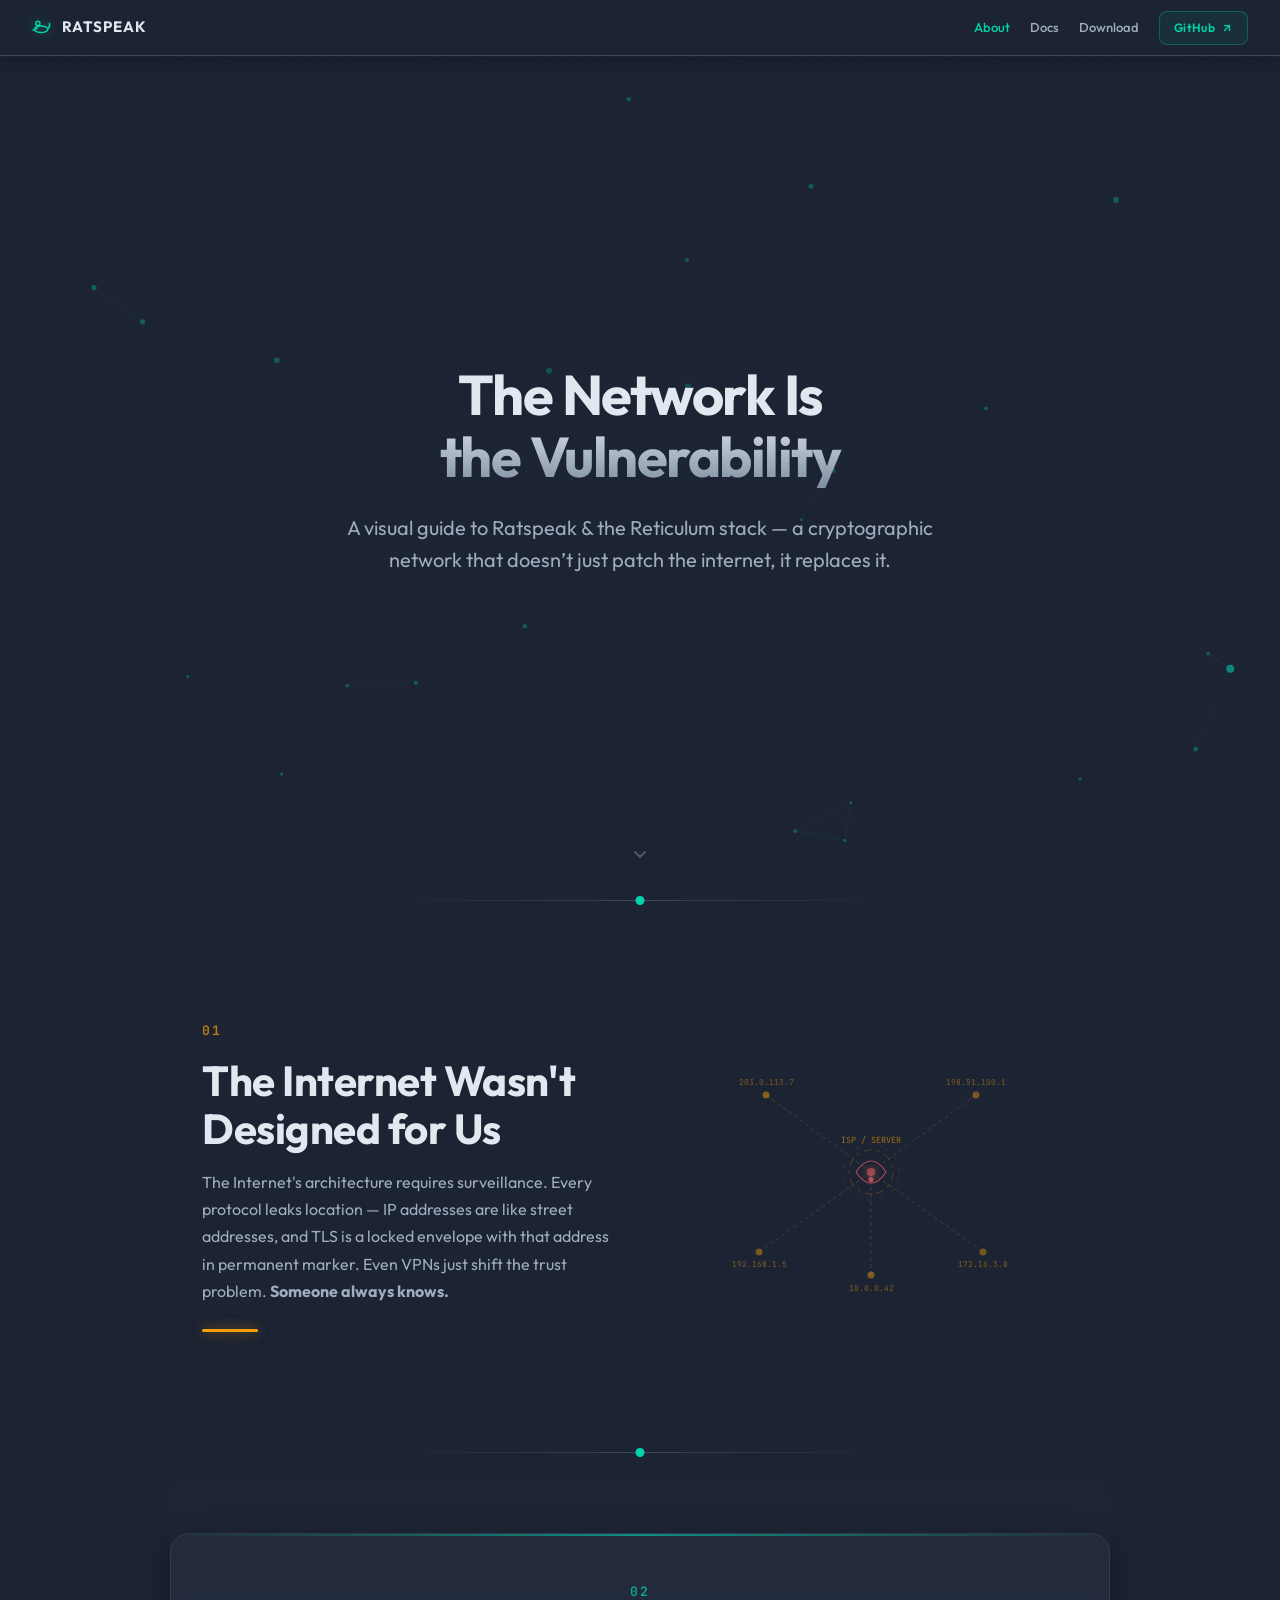
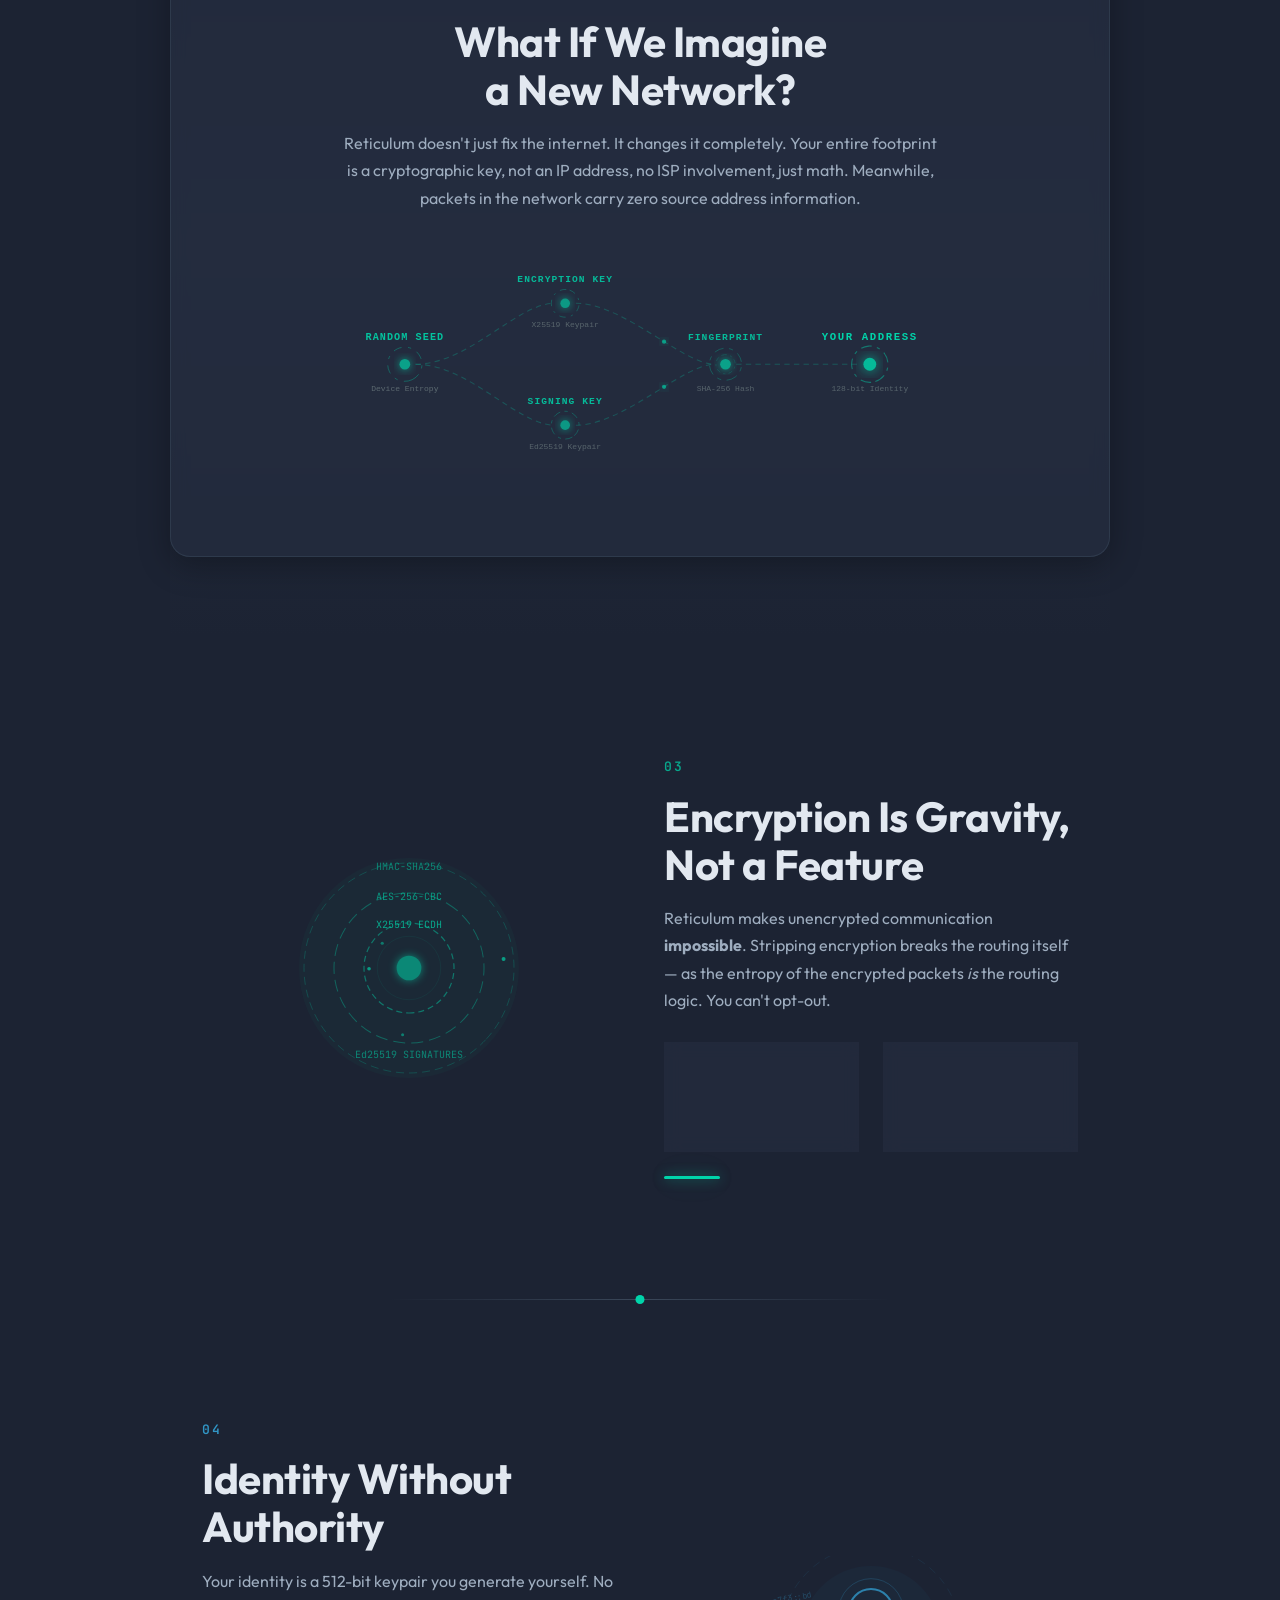
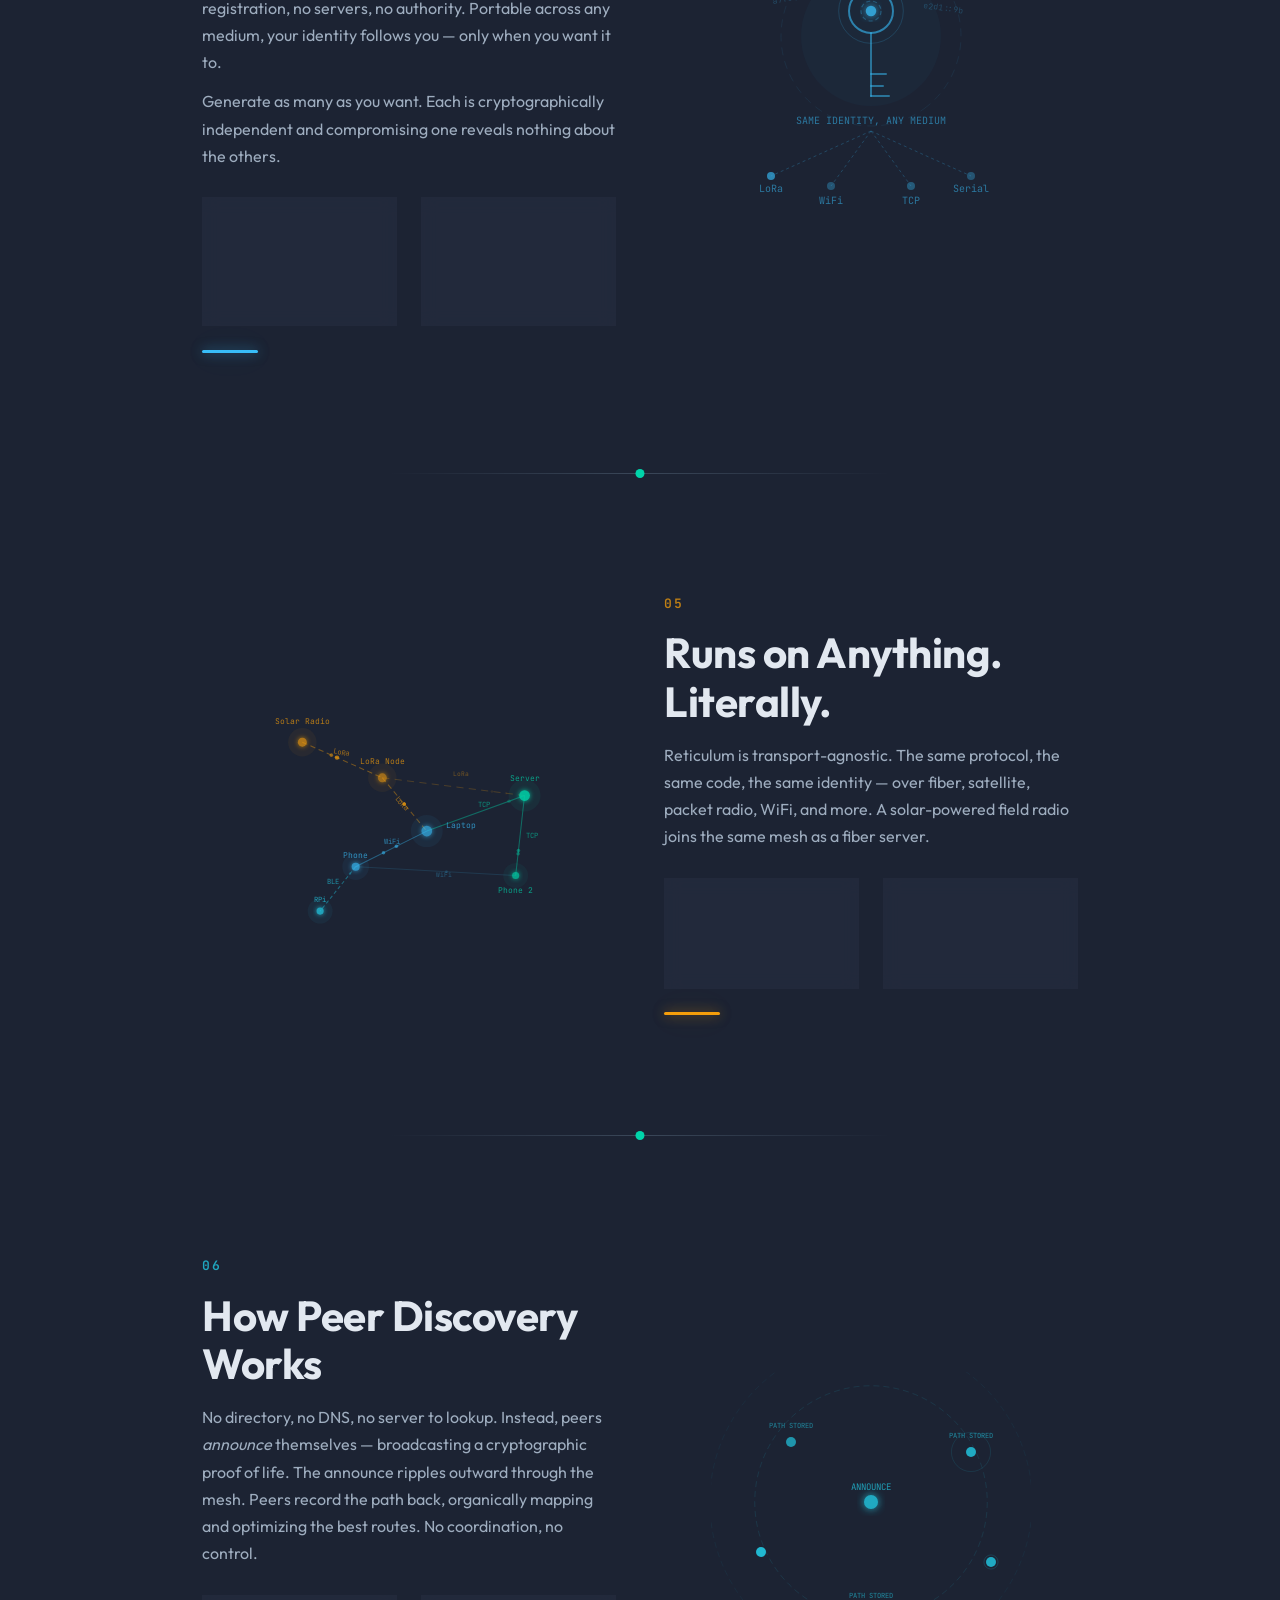
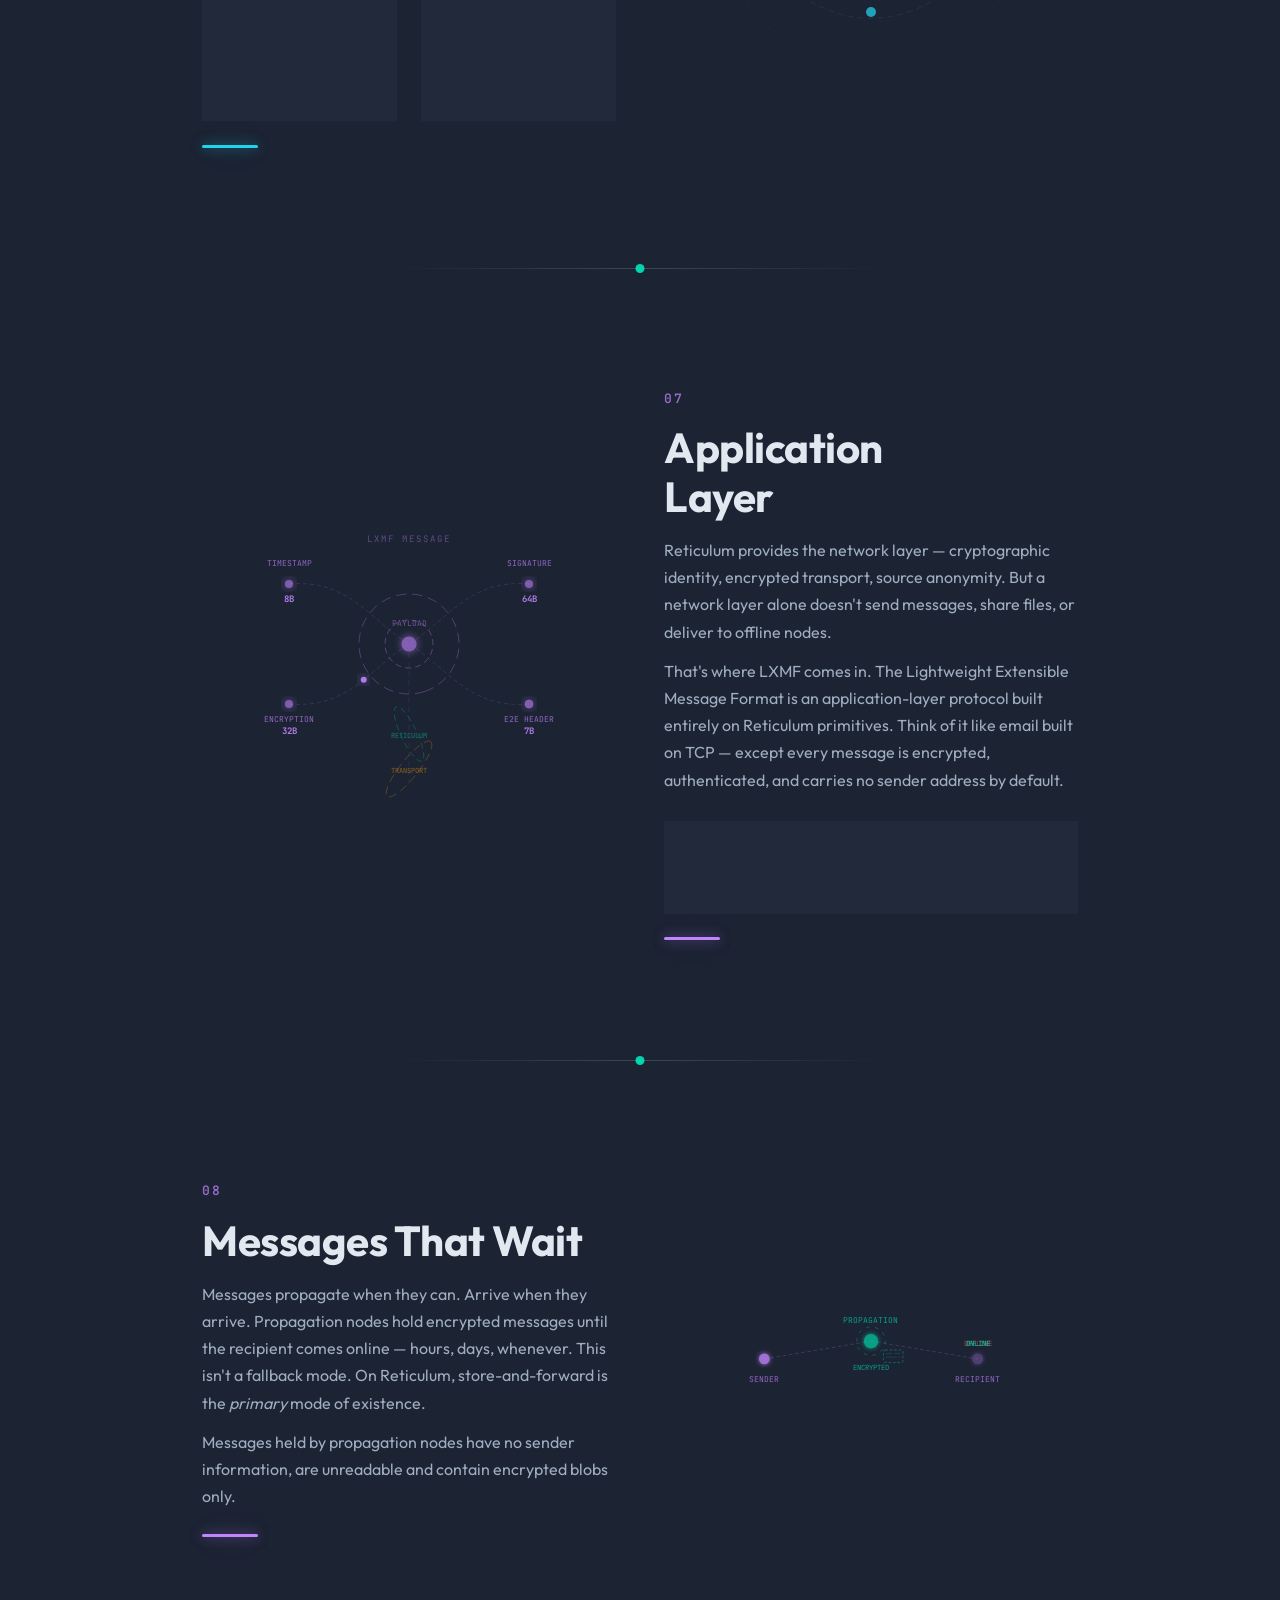
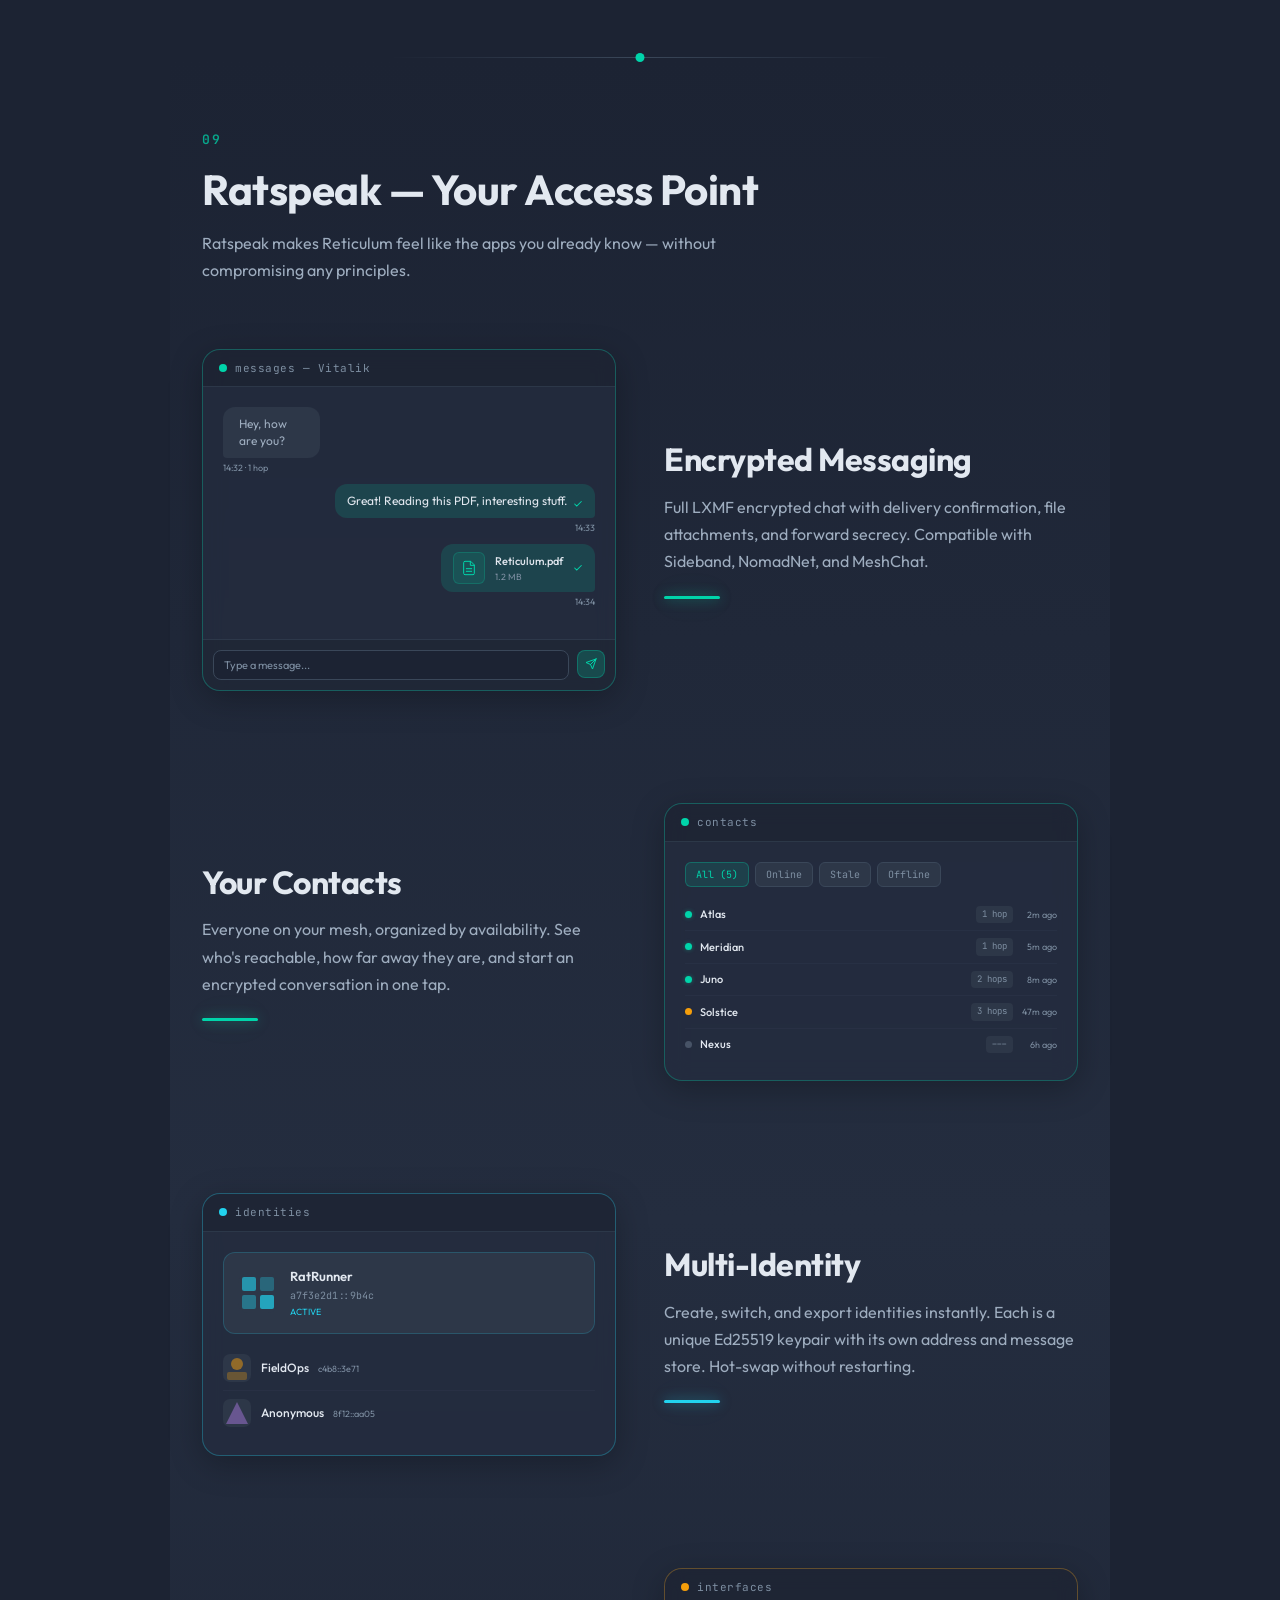
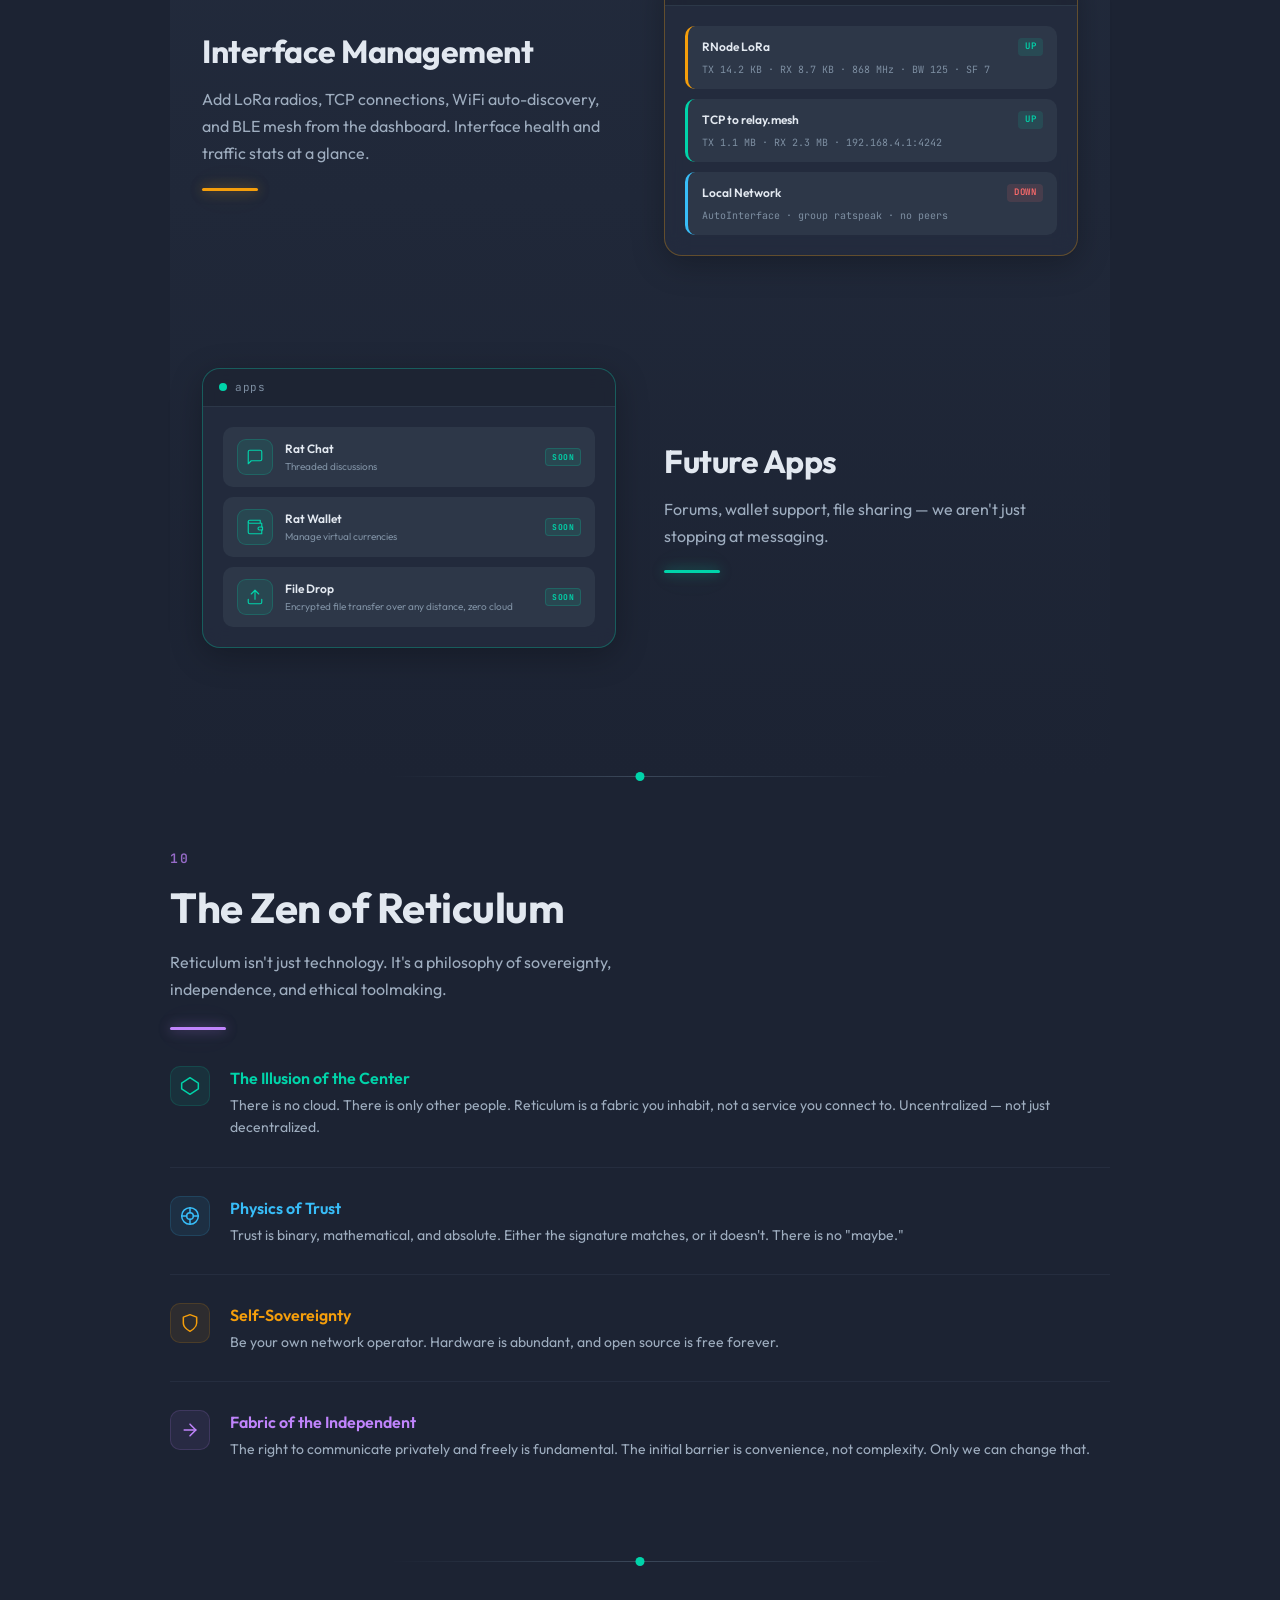
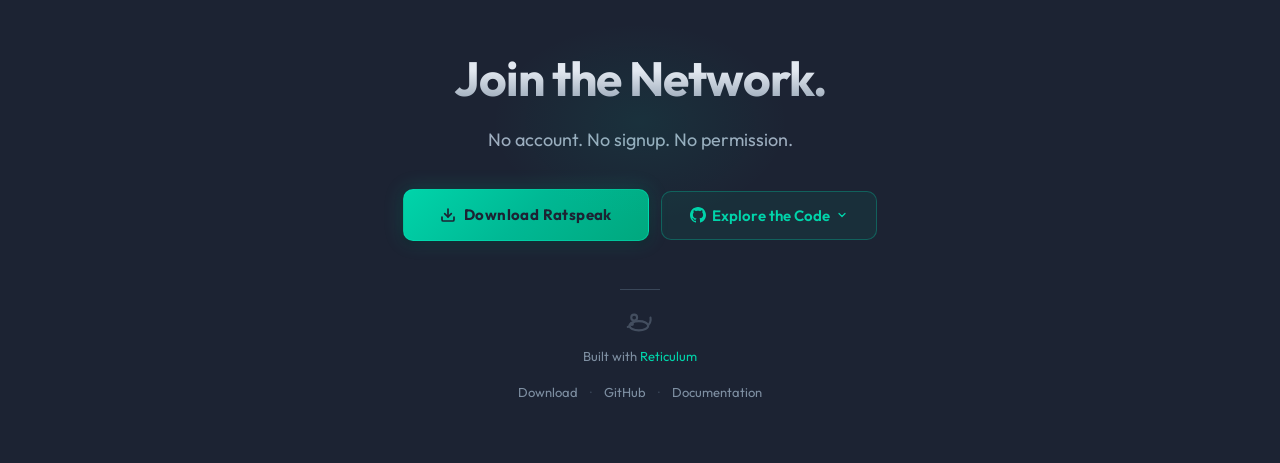
==== about.html @ ed73d6cc "Rename Flash to Download, update navbar and page text" ====
<!DOCTYPE html>
<html lang="en">
<head>
    <meta charset="UTF-8">
    <meta name="viewport" content="width=device-width, initial-scale=1.0">
    <title>The Network Is the Vulnerability — Ratspeak + Reticulum Explainer</title>
    <meta name="description" content="A visual guide to Ratspeak &amp; the Reticulum stack -- a cryptographic network that doesn't just patch the internet, it replaces it.">
    <link rel="preconnect" href="https://fonts.googleapis.com">
    <link rel="preconnect" href="https://fonts.gstatic.com" crossorigin>
    <link href="https://fonts.googleapis.com/css2?family=Outfit:wght@400;500;600;700&family=JetBrains+Mono:wght@400;500;600&display=swap" rel="stylesheet">
    <style>
        :root {
            --bg-primary:    #1c2333;
            --bg-secondary:  #242d3f;
            --bg-tertiary:   #2d3748;
            --border:        #3a4759;
            --border-light:  #4a5a6e;
            --text-primary:  #e2e8f0;
            --text-secondary:#9eadbf;
            --text-muted:    #7e8fa2;
            --green:         #00D4AA;
            --green-dim:     #00A080;
            --red:           #FF6B6B;
            --blue:          #38BDF8;
            --purple:        #C084FC;
            --orange:        #F59E0B;
            --cyan:          #22D3EE;
            --font-mono:     'JetBrains Mono', 'SF Mono', 'Menlo', 'Monaco', 'Consolas', monospace;
            --font-sans:     'Outfit', -apple-system, BlinkMacSystemFont, 'Segoe UI', Helvetica, Arial, sans-serif;
            --glass-bg:      rgba(36, 45, 63, 0.75);
            --glass-border:  rgba(58, 71, 89, 0.55);
        }

        * { box-sizing: border-box; margin: 0; padding: 0; }
        html { scroll-behavior: smooth; }

        body {
            background: var(--bg-primary);
            color: var(--text-primary);
            font-family: var(--font-sans);
            font-size: 14px;
            line-height: 1.5;
            overflow-x: hidden;
        }

        /* Noise texture */
        body::after {
            content: '';
            position: fixed;
            top: 0; left: 0; width: 100%; height: 100%;
            pointer-events: none;
            z-index: 99999;
            opacity: 0.015;
            background-image: url("data:image/svg+xml,%3Csvg viewBox='0 0 256 256' xmlns='http://www.w3.org/2000/svg'%3E%3Cfilter id='noise'%3E%3CfeTurbulence type='fractalNoise' baseFrequency='0.9' numOctaves='4' stitchTiles='stitch'/%3E%3C/filter%3E%3Crect width='100%25' height='100%25' filter='url(%23noise)'/%3E%3C/svg%3E");
            background-repeat: repeat;
            background-size: 256px 256px;
        }

        /* ── Animations ─────────────────────────────── */
        @keyframes glowPulse {
            0%, 100% { box-shadow: 0 0 8px var(--green), 0 0 16px rgba(0, 212, 170, 0.2); }
            50%      { box-shadow: 0 0 12px var(--green), 0 0 24px rgba(0, 212, 170, 0.35); }
        }
        @keyframes fadeSlideUp {
            from { opacity: 0; transform: translateY(24px); }
            to   { opacity: 1; transform: translateY(0); }
        }
        @keyframes breathe {
            0%, 100% { opacity: 0.5; }
            50%      { opacity: 0.9; }
        }

        .fade-in {
            opacity: 0;
            transform: translateY(24px);
            transition: opacity 0.7s cubic-bezier(0.16, 1, 0.3, 1),
                        transform 0.7s cubic-bezier(0.16, 1, 0.3, 1);
        }
        .fade-in.visible {
            opacity: 1;
            transform: translateY(0);
        }

        /* ── Layout ─────────────────────────────────── */
        .container {
            max-width: 940px;
            margin: 0 auto;
            padding: 0 32px;
        }

        .section-divider {
            position: relative;
            height: 1px;
            background: linear-gradient(90deg, transparent 0%, var(--border) 50%, transparent 100%);
            max-width: 500px;
            margin: 0 auto;
        }
        .section-divider::after {
            content: '';
            position: absolute;
            top: -4px; left: 50%;
            transform: translateX(-50%);
            width: 9px; height: 9px;
            border-radius: 50%;
            background: var(--green);
            animation: glowPulse 2.5s ease-in-out infinite;
        }

        /* ── Section Numbers ────────────────────────── */
        .section-num {
            font-family: var(--font-mono);
            font-size: 13px;
            font-weight: 600;
            letter-spacing: 2px;
            display: block;
            margin-bottom: 16px;
            opacity: 0.75;
        }
        .section-num--green  { color: var(--green); }
        .section-num--orange { color: var(--orange); }
        .section-num--blue   { color: var(--blue); }
        .section-num--purple { color: var(--purple); }
        .section-num--cyan   { color: var(--cyan); }
        .section-num--red    { color: var(--red); }

        .section-title {
            font-family: var(--font-sans);
            font-weight: 700;
            font-size: clamp(28px, 4vw, 42px);
            color: var(--text-primary);
            line-height: 1.15;
            margin-bottom: 16px;
            letter-spacing: -0.5px;
        }

        .section-body {
            font-size: 16px;
            color: var(--text-secondary);
            line-height: 1.7;
            max-width: 540px;
        }

        .accent-line {
            width: 56px;
            height: 3px;
            margin-top: 24px;
            border-radius: 2px;
        }
        .accent-line--green  { background: var(--green); box-shadow: 0 0 12px rgba(0, 212, 170, 0.5), 0 0 28px rgba(0, 212, 170, 0.2); }
        .accent-line--orange { background: var(--orange); box-shadow: 0 0 12px rgba(245, 158, 11, 0.5), 0 0 28px rgba(245, 158, 11, 0.2); }
        .accent-line--blue   { background: var(--blue); box-shadow: 0 0 12px rgba(56, 189, 248, 0.5), 0 0 28px rgba(56, 189, 248, 0.2); }
        .accent-line--purple { background: var(--purple); box-shadow: 0 0 12px rgba(192, 132, 252, 0.5), 0 0 28px rgba(192, 132, 252, 0.2); }
        .accent-line--cyan   { background: var(--cyan); box-shadow: 0 0 12px rgba(34, 211, 238, 0.5), 0 0 28px rgba(34, 211, 238, 0.2); }

        /* ── Navbar ────────────────────────────────────── */

        .navbar {
            position: fixed;
            top: 0;
            left: 0;
            right: 0;
            z-index: 100;
            display: flex;
            align-items: center;
            justify-content: space-between;
            padding: 0 32px;
            height: 56px;
            background: linear-gradient(180deg, rgba(28, 35, 51, 0.95) 0%, rgba(28, 35, 51, 0.9) 100%);
            backdrop-filter: blur(16px);
            border-bottom: 1px solid var(--border);
            box-shadow: 0 1px 0 rgba(0, 212, 170, 0.05), 0 4px 24px rgba(0, 0, 0, 0.3);
            transition: border-color 0.3s ease, box-shadow 0.3s ease;
        }

        .navbar.scrolled {
            border-bottom-color: var(--border-light);
            box-shadow: 0 1px 0 rgba(0, 212, 170, 0.08), 0 8px 32px rgba(0, 0, 0, 0.5);
        }

        .navbar-left {
            display: flex;
            align-items: center;
            gap: 10px;
        }

        .navbar-left a {
            display: flex;
            align-items: center;
            gap: 10px;
            text-decoration: none;
        }

        .navbar-logo {
            flex-shrink: 0;
            filter: drop-shadow(0 0 6px rgba(0, 212, 170, 0.4));
        }

        .navbar-title {
            font-size: 15px;
            font-weight: 700;
            color: var(--text-primary);
            letter-spacing: 1px;
            text-transform: uppercase;
        }

        .navbar-right {
            display: flex;
            align-items: center;
            gap: 20px;
        }

        .navbar-link {
            color: var(--text-secondary);
            text-decoration: none;
            font-size: 13px;
            font-weight: 500;
            transition: color 0.2s;
        }

        .navbar-link:hover {
            color: var(--text-primary);
        }

        .navbar-link--active {
            color: var(--green);
        }

        .nr-btn {
            background: rgba(0, 160, 128, 0.1);
            color: var(--green);
            border: 1px solid rgba(0, 212, 170, 0.3);
            border-radius: 8px;
            padding: 7px 14px;
            font-size: 12px;
            font-weight: 600;
            cursor: pointer;
            font-family: var(--font-sans);
            transition: all 0.25s ease;
            white-space: nowrap;
            letter-spacing: 0.3px;
            text-decoration: none;
            display: inline-flex;
            align-items: center;
            gap: 6px;
        }

        .nr-btn:hover {
            background: rgba(0, 160, 128, 0.2);
            border-color: rgba(0, 212, 170, 0.5);
            color: var(--green);
            box-shadow: 0 0 20px rgba(0, 212, 170, 0.15);
        }

        /* ── Hero / Title Banner ────────────────────── */
        .hero-banner {
            position: relative;
            min-height: 100vh;
            display: flex;
            align-items: center;
            justify-content: center;
            text-align: center;
            padding: 120px 32px 80px;
            overflow: hidden;
        }
        .hero-banner canvas {
            position: absolute;
            top: 0; left: 0;
            width: 100%; height: 100%;
            opacity: 0.6;
        }
        .hero-content {
            position: relative;
            z-index: 2;
            max-width: 720px;
            background: radial-gradient(ellipse at center, rgba(28, 35, 51, 0.6) 0%, transparent 70%);
            padding: 48px;
        }
        .hero-title {
            font-family: var(--font-sans);
            font-weight: 700;
            font-size: clamp(36px, 6vw, 56px);
            line-height: 1.1;
            letter-spacing: -1.5px;
            margin-bottom: 24px;
            background: linear-gradient(180deg, var(--text-primary) 40%, var(--text-muted) 100%);
            -webkit-background-clip: text;
            -webkit-text-fill-color: transparent;
            background-clip: text;
        }
        .hero-subtitle {
            font-size: clamp(16px, 2.2vw, 20px);
            color: var(--text-secondary);
            line-height: 1.6;
            max-width: 600px;
            margin: 0 auto;
        }
        .scroll-hint {
            position: absolute;
            bottom: 28px;
            left: 50%;
            transform: translateX(-50%);
            color: var(--text-muted);
            opacity: 0.5;
            animation: scrollBounce 2s ease-in-out infinite;
        }
        .scroll-hint svg { width: 24px; height: 24px; }
        @keyframes scrollBounce {
            0%, 100% { transform: translateX(-50%) translateY(0); }
            50% { transform: translateX(-50%) translateY(6px); }
        }

        /* ── Two-Column Feature ─────────────────────── */
        .feature-row {
            display: grid;
            grid-template-columns: 1fr 1fr;
            gap: 48px;
            align-items: center;
            padding: 72px 0;
        }
        .feature-row--reverse .feature-visual { order: -1; }

        .feature-visual {
            display: flex;
            align-items: center;
            justify-content: center;
            position: relative;
        }
        .feature-visual svg {
            width: 100%;
            max-width: 320px;
            height: auto;
        }

        /* ── Stat Callouts ──────────────────────────── */
        .stat-row {
            display: flex;
            gap: 24px;
            margin-top: 28px;
            flex-wrap: wrap;
        }
        .stat-card {
            background: var(--glass-bg);
            border: 1px solid var(--glass-border);
            border-radius: 12px;
            padding: 16px 20px;
            backdrop-filter: blur(8px);
            flex: 1;
            min-width: 140px;
        }
        .stat-card__num {
            font-family: var(--font-mono);
            font-weight: 600;
            font-size: 32px;
            color: var(--green);
            line-height: 1.1;
        }
        .stat-card__label {
            font-size: 13px;
            color: var(--text-secondary);
            margin-top: 4px;
            line-height: 1.4;
        }

        /* ── Centerpiece Diamond ────────────────────── */
        .centerpiece {
            padding: 80px 0;
        }
        .centerpiece-inner {
            background: var(--glass-bg);
            border: 1px solid var(--glass-border);
            border-radius: 20px;
            padding: 48px;
            backdrop-filter: blur(8px);
            position: relative;
            overflow: hidden;
            box-shadow: 0 8px 32px rgba(0, 0, 0, 0.3);
        }
        .centerpiece-inner::before {
            content: '';
            position: absolute;
            top: -1px; left: 0; right: 0;
            height: 3px;
            background: linear-gradient(90deg, transparent, var(--green), transparent);
            opacity: 0.6;
        }
        .centerpiece-header {
            text-align: center;
            margin-bottom: 40px;
        }
        .centerpiece-flow {
            display: flex;
            align-items: center;
            justify-content: center;
            gap: 16px;
            flex-wrap: nowrap;
            margin: 32px 0;
        }
        .centerpiece-stats {
            display: flex;
            gap: 24px;
            justify-content: center;
            margin-top: 36px;
            flex-wrap: wrap;
        }
        .cp-stat {
            text-align: center;
        }
        .cp-stat__num {
            font-family: var(--font-mono);
            font-weight: 600;
            font-size: 36px;
            color: var(--green);
        }
        .cp-stat__label {
            font-size: 13px;
            color: var(--text-secondary);
            max-width: 160px;
            margin: 4px auto 0;
        }

        /* ── Pull Quote ─────────────────────────────── */
        .pull-quote {
            text-align: center;
            padding: 32px 32px;
            max-width: 700px;
            margin: 0 auto;
        }
        .pull-quote__text {
            font-family: var(--font-sans);
            font-weight: 500;
            font-size: clamp(20px, 3vw, 28px);
            color: var(--text-secondary);
            line-height: 1.5;
            font-style: italic;
        }
        .pull-quote__text em {
            color: var(--green);
            font-style: italic;
        }
        .pull-quote__source {
            font-size: 14px;
            color: var(--text-muted);
            margin-top: 16px;
        }

        /* ── Comparison Table ───────────────────────── */
        .comparison-section {
            padding: 72px 0;
        }
        .comparison-table-wrap {
            overflow-x: auto;
            -webkit-overflow-scrolling: touch;
            margin-top: 32px;
            background: var(--glass-bg);
            border: 1px solid var(--glass-border);
            border-radius: 14px;
            padding: 4px;
            backdrop-filter: blur(8px);
            overflow: hidden;
        }
        .comparison-table {
            width: 100%;
            border-collapse: separate;
            border-spacing: 0;
            font-size: 13px;
            min-width: 600px;
        }
        .comparison-table thead th {
            padding: 14px 16px;
            text-align: left;
            font-weight: 600;
            color: var(--text-primary);
            border-bottom: 2px solid var(--border);
            white-space: nowrap;
            vertical-align: bottom;
        }
        .comparison-table thead th:first-child {
            width: 130px;
        }
        .comparison-table thead th .col-icon {
            display: block;
            margin-bottom: 6px;
            opacity: 0.7;
        }
        .comparison-table thead th.highlight-col {
            background: rgba(0, 212, 170, 0.05);
            border-bottom-color: var(--green);
            color: var(--green);
        }
        .comparison-table tbody td {
            padding: 12px 16px;
            border-bottom: 1px solid rgba(58, 71, 89, 0.3);
            color: var(--text-secondary);
            vertical-align: top;
        }
        .comparison-table tbody td:first-child {
            font-weight: 600;
            color: var(--text-primary);
            font-size: 12px;
        }
        .comparison-table tbody td.highlight-col {
            background: rgba(0, 212, 170, 0.04);
            color: var(--green);
            font-weight: 500;
        }
        .comparison-table tbody tr:last-child td {
            border-bottom: none;
        }
        .comparison-table tbody tr:hover td {
            background: rgba(255, 255, 255, 0.02);
        }
        .cmp-yes { color: var(--green); }
        .cmp-no  { color: var(--red); opacity: 0.7; }
        .cmp-partial { color: var(--orange); }

        /* ── Feature Grid ───────────────────────────── */
        .feature-grid {
            display: grid;
            grid-template-columns: repeat(3, 1fr);
            gap: 16px;
            margin-top: 32px;
        }
        .fcard {
            background: var(--glass-bg);
            border: 1px solid var(--glass-border);
            border-radius: 14px;
            padding: 24px;
            backdrop-filter: blur(8px);
            position: relative;
            overflow: hidden;
            transition: border-color 0.3s, box-shadow 0.3s;
        }
        .fcard:hover {
            border-color: var(--border-light);
            box-shadow: 0 4px 24px rgba(0, 0, 0, 0.2);
        }
        .fcard::before {
            content: '';
            position: absolute;
            top: -1px; left: 20%; right: 20%;
            height: 2px;
            border-radius: 0 0 2px 2px;
            opacity: 0.7;
        }
        .fcard--green::before  { background: var(--green); box-shadow: 0 0 8px rgba(0, 212, 170, 0.3); }
        .fcard--blue::before   { background: var(--blue); box-shadow: 0 0 8px rgba(56, 189, 248, 0.3); }
        .fcard--purple::before { background: var(--purple); box-shadow: 0 0 8px rgba(192, 132, 252, 0.3); }
        .fcard--orange::before { background: var(--orange); box-shadow: 0 0 8px rgba(245, 158, 11, 0.3); }
        .fcard--cyan::before   { background: var(--cyan); box-shadow: 0 0 8px rgba(34, 211, 238, 0.3); }
        .fcard--red::before    { background: var(--red); box-shadow: 0 0 8px rgba(255, 107, 107, 0.3); }

        .fcard__icon {
            width: 36px;
            height: 36px;
            margin-bottom: 14px;
            opacity: 0.85;
        }
        .fcard--green  .fcard__icon { color: var(--green); }
        .fcard--blue   .fcard__icon { color: var(--blue); }
        .fcard--purple .fcard__icon { color: var(--purple); }
        .fcard--orange .fcard__icon { color: var(--orange); }
        .fcard--cyan   .fcard__icon { color: var(--cyan); }
        .fcard--red    .fcard__icon { color: var(--red); }

        .fcard__title {
            font-weight: 700;
            font-size: 15px;
            color: var(--text-primary);
            margin-bottom: 6px;
        }
        .fcard__desc {
            font-size: 13px;
            color: var(--text-secondary);
            line-height: 1.5;
        }

        /* ── Zen Pillars ────────────────────────────── */
        .zen-section {
            padding: 72px 0;
        }
        .zen-pillar {
            display: flex;
            align-items: flex-start;
            gap: 20px;
            padding: 28px 0;
            border-bottom: 1px solid rgba(58, 71, 89, 0.3);
        }
        .zen-pillar:last-child { border-bottom: none; }
        .zen-pillar__icon {
            flex-shrink: 0;
            width: 40px;
            height: 40px;
            display: flex;
            align-items: center;
            justify-content: center;
            border-radius: 10px;
            background: rgba(0, 212, 170, 0.08);
            border: 1px solid rgba(0, 212, 170, 0.15);
            color: var(--green);
        }
        .zen-pillar__icon svg { width: 20px; height: 20px; }
        /* Zen pillar color differentiation */
        .zen-pillar--green .zen-pillar__icon { background: rgba(0, 212, 170, 0.08); border-color: rgba(0, 212, 170, 0.15); color: var(--green); }
        .zen-pillar--green .zen-pillar__title { color: var(--green); }
        .zen-pillar--blue .zen-pillar__icon { background: rgba(56, 189, 248, 0.08); border-color: rgba(56, 189, 248, 0.15); color: var(--blue); }
        .zen-pillar--blue .zen-pillar__title { color: var(--blue); }
        .zen-pillar--orange .zen-pillar__icon { background: rgba(245, 158, 11, 0.08); border-color: rgba(245, 158, 11, 0.15); color: var(--orange); }
        .zen-pillar--orange .zen-pillar__title { color: var(--orange); }
        .zen-pillar--purple .zen-pillar__icon { background: rgba(192, 132, 252, 0.08); border-color: rgba(192, 132, 252, 0.15); color: var(--purple); }
        .zen-pillar--purple .zen-pillar__title { color: var(--purple); }
        .zen-pillar__title {
            font-weight: 600;
            font-size: 16px;
            color: var(--green);
            margin-bottom: 4px;
        }
        .zen-pillar__desc {
            font-size: 14px;
            color: var(--text-secondary);
            line-height: 1.6;
        }

        /* ── CTA Footer ─────────────────────────────── */
        .cta-footer {
            text-align: center;
            padding: 80px 32px 60px;
        }
        .cta-dot {
            width: 9px; height: 9px;
            border-radius: 50%;
            background: var(--green);
            margin: 0 auto 28px;
            animation: glowPulse 2.5s ease-in-out infinite;
        }
        .cta-title {
            font-family: var(--font-sans);
            font-weight: 700;
            font-size: clamp(32px, 5vw, 48px);
            letter-spacing: -1px;
            margin-bottom: 12px;
            background: linear-gradient(180deg, var(--text-primary) 40%, var(--text-muted) 100%);
            -webkit-background-clip: text;
            -webkit-text-fill-color: transparent;
            background-clip: text;
            position: relative;
        }
        .cta-footer::before {
            content: '';
            position: absolute;
            top: 60px; left: 50%;
            transform: translateX(-50%);
            width: 300px; height: 200px;
            background: radial-gradient(ellipse, rgba(0, 212, 170, 0.08) 0%, transparent 70%);
            pointer-events: none;
        }
        .cta-footer { position: relative; }
        .cta-subtitle {
            font-size: 18px;
            color: var(--text-secondary);
            margin-bottom: 36px;
        }
        .cta-buttons {
            display: flex;
            align-items: center;
            justify-content: center;
            gap: 12px;
            flex-wrap: wrap;
            margin-bottom: 48px;
        }
        .btn-primary {
            display: inline-flex;
            align-items: center;
            gap: 8px;
            padding: 14px 36px;
            font-size: 15px;
            font-weight: 700;
            font-family: var(--font-sans);
            border-radius: 10px;
            background: linear-gradient(135deg, #00D4AA 0%, #00B894 50%, #00A87E 100%);
            color: var(--bg-primary);
            border: 1px solid rgba(0, 232, 186, 0.4);
            cursor: pointer;
            text-decoration: none;
            letter-spacing: 0.4px;
            box-shadow: 0 0 20px rgba(0, 212, 170, 0.2), 0 2px 8px rgba(0, 0, 0, 0.3);
            transition: all 0.25s ease;
        }
        .btn-primary:hover {
            background: linear-gradient(135deg, #00e8ba 0%, #00D4AA 50%, #00B894 100%);
            box-shadow: 0 0 32px rgba(0, 212, 170, 0.35), 0 4px 16px rgba(0, 0, 0, 0.3);
            transform: translateY(-2px);
        }
        .btn-secondary {
            display: inline-flex;
            align-items: center;
            gap: 6px;
            background: rgba(0, 160, 128, 0.1);
            color: var(--green);
            border: 1px solid rgba(0, 212, 170, 0.3);
            border-radius: 10px;
            padding: 14px 28px;
            font-size: 15px;
            font-weight: 600;
            font-family: var(--font-sans);
            cursor: pointer;
            text-decoration: none;
            transition: all 0.25s ease;
        }
        .btn-secondary:hover {
            background: rgba(0, 160, 128, 0.2);
            border-color: rgba(0, 212, 170, 0.5);
            box-shadow: 0 0 20px rgba(0, 212, 170, 0.15);
        }

        .repo-dropdown {
            position: relative;
            display: inline-block;
        }
        .repo-dropdown .btn-secondary {
            font-family: var(--font-sans);
        }
        .repo-dropdown__menu {
            position: absolute;
            top: calc(100% + 6px);
            left: 50%;
            transform: translateX(-50%);
            min-width: 180px;
            background: var(--glass-bg);
            border: 1px solid var(--glass-border);
            border-radius: 10px;
            padding: 6px;
            backdrop-filter: blur(16px);
            opacity: 0;
            visibility: hidden;
            transition: opacity 0.2s ease, visibility 0.2s ease;
        }
        .repo-dropdown.open .repo-dropdown__menu {
            opacity: 1;
            visibility: visible;
        }
        .repo-dropdown.open .btn-secondary svg:last-child {
            transform: rotate(180deg);
        }
        .repo-dropdown__item {
            display: flex;
            align-items: center;
            gap: 8px;
            padding: 10px 14px;
            font-family: var(--font-mono);
            font-size: 13px;
            color: var(--green);
            text-decoration: none;
            border-radius: 6px;
            transition: background 0.15s ease;
        }
        .repo-dropdown__item:hover {
            background: rgba(0, 212, 170, 0.1);
        }
        .footer-divider {
            width: 40px;
            height: 1px;
            background: var(--border);
            margin: 40px auto 20px;
        }
        .footer-logo {
            display: block;
            width: 28px;
            height: 28px;
            margin: 0 auto 8px;
            opacity: 0.4;
        }
        .footer-built {
            font-size: 13px;
            color: var(--text-muted);
        }
        .footer-built a {
            color: var(--green);
            text-decoration: none;
            border-bottom: 1px solid transparent;
            transition: border-color 0.2s;
        }
        .footer-built a:hover { border-bottom-color: var(--green); }
        .footer-links {
            margin-top: 16px;
            display: flex;
            align-items: center;
            justify-content: center;
            gap: 12px;
            font-size: 13px;
        }
        .footer-links a {
            color: var(--text-muted);
            text-decoration: none;
            transition: color 0.2s;
        }
        .footer-links a:hover { color: var(--text-primary); }
        .dot-sep { color: var(--border); }

        /* ── Gradient Background Bands ─────────────── */
        .gradient-band {
            background: linear-gradient(180deg, var(--bg-primary) 0%, var(--bg-secondary) 50%, var(--bg-primary) 100%);
        }

        /* ── Staggered Fade-in ─────────────────────── */
        .fade-in-stagger .fcard,
        .fade-in-stagger .zen-pillar {
            opacity: 0;
            transform: translateY(24px);
            transition: opacity 0.7s cubic-bezier(0.16, 1, 0.3, 1),
                        transform 0.7s cubic-bezier(0.16, 1, 0.3, 1);
            transition-delay: calc(var(--step-index, 0) * 0.08s);
        }
        .fade-in-stagger.visible .fcard,
        .fade-in-stagger.visible .zen-pillar {
            opacity: 1;
            transform: translateY(0);
        }

        /* ── Showcase Segments ──────────────────────── */
        .showcase-row {
            display: grid;
            grid-template-columns: 1fr 1fr;
            gap: 48px;
            align-items: center;
            padding: 56px 0;
        }
        .showcase-row--reverse .showcase-frame { order: -1; }

        .showcase-frame {
            background: var(--glass-bg);
            border: 1px solid var(--glass-border);
            border-radius: 18px;
            backdrop-filter: blur(10px);
            overflow: hidden;
            box-shadow: 0 8px 32px rgba(0, 0, 0, 0.25);
        }
        .showcase-frame--green  { border-color: rgba(0, 212, 170, 0.3); }
        .showcase-frame--purple { border-color: rgba(192, 132, 252, 0.3); }
        .showcase-frame--blue   { border-color: rgba(56, 189, 248, 0.3); }
        .showcase-frame--cyan   { border-color: rgba(34, 211, 238, 0.3); }
        .showcase-frame--orange { border-color: rgba(245, 158, 11, 0.3); }

        .showcase-titlebar {
            display: flex;
            align-items: center;
            gap: 8px;
            padding: 10px 16px;
            border-bottom: 1px solid var(--glass-border);
            background: rgba(0, 0, 0, 0.15);
        }
        .showcase-titlebar__dot {
            width: 8px; height: 8px;
            border-radius: 50%;
        }
        .showcase-titlebar__title {
            font-family: var(--font-mono);
            font-size: 11px;
            color: var(--text-muted);
            letter-spacing: 0.5px;
        }
        .showcase-body {
            padding: 20px;
        }

        /* Mock chat messages */
        .mock-msg {
            display: flex;
            gap: 8px;
            margin-bottom: 10px;
            align-items: flex-end;
        }
        .mock-msg--out { justify-content: flex-end; }
        .mock-msg__bubble {
            padding: 8px 12px;
            border-radius: 12px;
            font-size: 12px;
            line-height: 1.45;
            max-width: 75%;
        }
        .mock-msg--in .mock-msg__bubble {
            background: var(--bg-tertiary);
            color: var(--text-secondary);
            border-bottom-left-radius: 4px;
        }
        .mock-msg--out .mock-msg__bubble {
            background: rgba(0, 212, 170, 0.15);
            color: var(--text-primary);
            border-bottom-right-radius: 4px;
        }
        .mock-msg__meta {
            font-size: 9px;
            color: var(--text-muted);
            margin-top: 3px;
            display: flex;
            align-items: center;
            gap: 4px;
        }
        .mock-input-bar {
            display: flex;
            gap: 8px;
            padding: 10px;
            border-top: 1px solid var(--glass-border);
            background: rgba(0, 0, 0, 0.1);
        }
        .mock-input-field {
            flex: 1;
            background: var(--bg-primary);
            border: 1px solid var(--border);
            border-radius: 8px;
            padding: 6px 10px;
            font-size: 11px;
            color: var(--text-muted);
        }
        .mock-send-btn {
            width: 28px; height: 28px;
            border-radius: 8px;
            background: rgba(0, 212, 170, 0.2);
            border: 1px solid rgba(0, 212, 170, 0.3);
            display: flex;
            align-items: center;
            justify-content: center;
        }

        /* Mock connection rows */
        .mock-filter-bar {
            display: flex;
            gap: 6px;
            margin-bottom: 12px;
        }
        .mock-filter-pill {
            padding: 4px 10px;
            border-radius: 6px;
            font-size: 10px;
            font-family: var(--font-mono);
            background: var(--bg-tertiary);
            color: var(--text-muted);
            border: 1px solid var(--border);
        }
        .mock-filter-pill--active {
            background: rgba(0, 212, 170, 0.12);
            color: var(--green);
            border-color: rgba(0, 212, 170, 0.3);
        }
        .mock-conn-row {
            display: flex;
            align-items: center;
            gap: 8px;
            padding: 7px 0;
            border-bottom: 1px solid rgba(58, 71, 89, 0.2);
            font-size: 11px;
        }
        .mock-conn-row:last-child { border-bottom: none; }
        .mock-conn-dot {
            width: 7px; height: 7px;
            border-radius: 50%;
            flex-shrink: 0;
        }
        .mock-conn-dot--online  { background: var(--green); box-shadow: 0 0 4px rgba(0,212,170,0.4); }
        .mock-conn-dot--stale   { background: var(--orange); }
        .mock-conn-dot--offline { background: var(--text-muted); opacity: 0.4; }
        .mock-conn-name {
            flex: 1;
            color: var(--text-secondary);
            font-family: var(--font-mono);
            font-size: 11px;
        }
        .mock-conn-hops {
            font-size: 9px;
            padding: 2px 6px;
            border-radius: 4px;
            background: var(--bg-tertiary);
            color: var(--text-muted);
            font-family: var(--font-mono);
        }
        .mock-conn-time {
            font-size: 9px;
            color: var(--text-muted);
            min-width: 36px;
            text-align: right;
        }

        /* Mock identity cards */
        .mock-identity-card {
            display: flex;
            align-items: center;
            gap: 12px;
            padding: 14px;
            background: var(--bg-tertiary);
            border-radius: 12px;
            margin-bottom: 12px;
            border: 1px solid rgba(34, 211, 238, 0.2);
        }
        .mock-identity-avatar {
            width: 40px; height: 40px;
            border-radius: 10px;
            flex-shrink: 0;
            overflow: hidden;
        }
        .mock-identity-name {
            font-weight: 600;
            font-size: 13px;
            color: var(--text-primary);
        }
        .mock-identity-hash {
            font-family: var(--font-mono);
            font-size: 10px;
            color: var(--text-muted);
            margin-top: 2px;
        }
        .mock-identity-list-item {
            display: flex;
            align-items: center;
            gap: 10px;
            padding: 8px 0;
            border-bottom: 1px solid rgba(58, 71, 89, 0.2);
            font-size: 12px;
        }
        .mock-identity-list-item:last-child { border-bottom: none; }
        .mock-identity-list-avatar {
            width: 28px; height: 28px;
            border-radius: 7px;
            flex-shrink: 0;
            overflow: hidden;
        }

        /* Mock interface cards */
        .mock-iface-card {
            background: var(--bg-tertiary);
            border-radius: 10px;
            padding: 12px 14px;
            margin-bottom: 10px;
            border-left: 3px solid var(--border);
        }
        .mock-iface-card:last-child { margin-bottom: 0; }
        .mock-iface-card--lora  { border-left-color: var(--orange); }
        .mock-iface-card--tcp   { border-left-color: var(--green); }
        .mock-iface-card--auto  { border-left-color: var(--blue); }
        .mock-iface-header {
            display: flex;
            align-items: center;
            justify-content: space-between;
            margin-bottom: 6px;
        }
        .mock-iface-name {
            font-weight: 600;
            font-size: 12px;
            color: var(--text-primary);
        }
        .mock-iface-status {
            font-size: 9px;
            padding: 2px 7px;
            border-radius: 4px;
            font-weight: 600;
            font-family: var(--font-mono);
            letter-spacing: 0.5px;
        }
        .mock-iface-status--up {
            background: rgba(0, 212, 170, 0.12);
            color: var(--green);
        }
        .mock-iface-status--down {
            background: rgba(255, 107, 107, 0.12);
            color: var(--red);
        }
        .mock-iface-stats {
            font-size: 10px;
            color: var(--text-muted);
            font-family: var(--font-mono);
        }

        /* ── Sparklines (Network Health) ───────────── */
        .mock-sparkline {
            width: 48px;
            height: 16px;
            flex-shrink: 0;
        }

        /* ── App Cards (Future Apps) ──────────────── */
        .mock-app-card { display: flex; align-items: center; gap: 12px; padding: 12px 14px; background: var(--bg-tertiary); border-radius: 10px; margin-bottom: 10px; }
        .mock-app-card__icon { width: 36px; height: 36px; border-radius: 9px; border: 1px solid; display: flex; align-items: center; justify-content: center; flex-shrink: 0; }
        .mock-app-card__info { flex: 1; }
        .mock-app-card__name { font-weight: 600; font-size: 12px; color: var(--text-primary); margin-bottom: 2px; }
        .mock-app-card__desc { font-size: 10px; color: var(--text-muted); line-height: 1.4; }
        .mock-app-card__badge { font-family: var(--font-mono); font-size: 8px; font-weight: 700; letter-spacing: 0.5px; color: var(--green); background: rgba(0, 212, 170, 0.1); border: 1px solid rgba(0, 212, 170, 0.2); border-radius: 4px; padding: 2px 6px; flex-shrink: 0; }

        /* ── Announce Visual ───────────────────────── */
        .announce-visual svg {
            max-width: 320px;
        }

        /* ── Responsive ─────────────────────────────── */
        @media (max-width: 768px) {
            .container { padding: 0 20px; }
            .feature-row {
                grid-template-columns: 1fr;
                gap: 32px;
                padding: 48px 0;
            }
            .feature-row--reverse .feature-visual { order: 0; }
            .feature-visual { order: -1 !important; }
            .feature-visual svg { max-width: 240px; }
            .centerpiece-inner { padding: 28px 20px; }
            .feature-grid {
                grid-template-columns: 1fr;
            }
            .stat-row { flex-direction: column; }
            .stat-card { min-width: unset; }
            .comparison-table { font-size: 12px; }
            .showcase-row {
                grid-template-columns: 1fr;
                gap: 28px;
                padding: 40px 0;
            }
            .showcase-row--reverse .showcase-frame { order: 0; }
            .showcase-frame { order: -1 !important; }

            .hero-title { letter-spacing: -0.5px; }
        }
        @media (min-width: 481px) and (max-width: 768px) {
            .feature-grid {
                grid-template-columns: repeat(2, 1fr);
            }
        }
        @media (max-width: 480px) {
            .hero-banner { padding: 100px 20px 60px; }
            .centerpiece-stats { flex-direction: column; align-items: center; }
        }
    </style>
</head>
<body>

<!-- ══════════════════════════════════════════════════════
     SECTION 0: TITLE BANNER
     ══════════════════════════════════════════════════════ -->
<nav class="navbar" id="navbar">
    <div class="navbar-left">
        <a href="index.html">
            <svg class="navbar-logo" viewBox="0 0 24 24" fill="none" stroke="var(--green)" stroke-width="1.8" stroke-linecap="round" stroke-linejoin="round" width="20" height="20">
                <ellipse cx="11" cy="13.5" rx="8" ry="4"/>
                <circle cx="7" cy="6.5" r="2.5"/>
                <circle cx="5" cy="12" r="0.9"/>
                <path d="M3 14l-1.5.5"/>
                <path d="M19 13c1.5-1 2.5-4 2-6.5"/>
            </svg>
            <span class="navbar-title">Ratspeak</span>
        </a>
    </div>
    <div class="navbar-right">
        <a href="about.html" class="navbar-link navbar-link--active">About</a>
        <a href="docs.html" class="navbar-link">Docs</a>
        <a href="download.html" class="navbar-link">Download</a>
        <a href="#" class="nr-btn" target="_blank" rel="noopener noreferrer">
            GitHub
            <svg width="12" height="12" viewBox="0 0 24 24" fill="none" stroke="currentColor" stroke-width="2.5" stroke-linecap="round" stroke-linejoin="round"><path d="M7 17l10-10"/><path d="M7 7h10v10"/></svg>
        </a>
    </div>
</nav>

<section class="hero-banner" id="top">
    <canvas id="meshCanvas"></canvas>
    <div class="hero-content">
        <h1 class="hero-title">The Network Is<br>the Vulnerability</h1>
        <p class="hero-subtitle">A visual guide to Ratspeak &amp; the Reticulum stack &mdash; a cryptographic network that doesn&rsquo;t just patch the internet, it replaces it.</p>
    </div>
    <div class="scroll-hint">
        <svg viewBox="0 0 24 24" fill="none" stroke="currentColor" stroke-width="2" stroke-linecap="round" stroke-linejoin="round"><path d="M7 10l5 5 5-5"/></svg>
    </div>
</section>

<div class="section-divider"></div>

<!-- ══════════════════════════════════════════════════════
     SECTION 1: THE INTERNET WAS NEVER DESIGNED FOR YOU
     ══════════════════════════════════════════════════════ -->
<section class="container" style="padding-top: 48px; padding-bottom: 48px;">
    <div class="feature-row fade-in">
        <div>
            <span class="section-num section-num--orange">01</span>
            <h2 class="section-title">The Internet Wasn't<br>Designed for Us</h2>
            <p class="section-body">The Internet's architecture requires surveillance. Every protocol leaks location &mdash; IP addresses are like street addresses, and TLS is a locked envelope with that address in permanent marker. Even VPNs just shift the trust problem. <strong>Someone always knows.</strong></p>
            <div class="accent-line accent-line--orange"></div>
        </div>
        <div class="feature-visual">
            <!-- Hub-and-spoke surveillance diagram -->
            <svg viewBox="0 0 320 240" fill="none" xmlns="http://www.w3.org/2000/svg">
                <defs>
                    <filter id="glow-s1" x="-50%" y="-50%" width="200%" height="200%">
                        <feGaussianBlur stdDeviation="3" result="blur"/>
                        <feMerge><feMergeNode in="blur"/><feMergeNode in="SourceGraphic"/></feMerge>
                    </filter>
                    <filter id="glow-s1-bright" x="-50%" y="-50%" width="200%" height="200%">
                        <feGaussianBlur stdDeviation="5" result="blur"/>
                        <feMerge><feMergeNode in="blur"/><feMergeNode in="SourceGraphic"/></feMerge>
                    </filter>
                    <!-- Particle paths: curved Béziers from each user toward hub -->
                    <path id="spoke-tl" d="M55,38 C80,65 120,90 160,115"/>
                    <path id="spoke-tr" d="M265,38 C240,65 200,90 160,115"/>
                    <path id="spoke-bl" d="M48,195 C78,170 118,140 160,115"/>
                    <path id="spoke-bc" d="M160,218 C160,180 160,150 160,115"/>
                    <path id="spoke-br" d="M272,195 C242,170 202,140 160,115"/>
                </defs>

                <!-- Dashed spoke lines -->
                <line x1="55" y1="38" x2="160" y2="115" stroke="var(--orange)" stroke-width="0.8" stroke-dasharray="4,3" opacity="0.25"/>
                <line x1="265" y1="38" x2="160" y2="115" stroke="var(--orange)" stroke-width="0.8" stroke-dasharray="4,3" opacity="0.25"/>
                <line x1="48" y1="195" x2="160" y2="115" stroke="var(--orange)" stroke-width="0.8" stroke-dasharray="4,3" opacity="0.25"/>
                <line x1="160" y1="218" x2="160" y2="115" stroke="var(--orange)" stroke-width="0.8" stroke-dasharray="4,3" opacity="0.25"/>
                <line x1="272" y1="195" x2="160" y2="115" stroke="var(--orange)" stroke-width="0.8" stroke-dasharray="4,3" opacity="0.25"/>

                <!-- Rotating surveillance rings -->
                <circle cx="160" cy="115" r="22" fill="none" stroke="var(--orange)" stroke-width="0.8" stroke-dasharray="8,5,3,5" opacity="0.3">
                    <animateTransform attributeName="transform" type="rotate" from="0 160 115" to="360 160 115" dur="15s" repeatCount="indefinite"/>
                </circle>
                <circle cx="160" cy="115" r="28" fill="none" stroke="var(--orange)" stroke-width="0.6" stroke-dasharray="5,8,3,8" opacity="0.2">
                    <animateTransform attributeName="transform" type="rotate" from="360 160 115" to="0 160 115" dur="22s" repeatCount="indefinite"/>
                </circle>

                <!-- Hub eye — almond outline + pulsing pupil -->
                <path d="M145,115 Q152,104 160,104 Q168,104 175,115 Q168,126 160,126 Q152,126 145,115" stroke="var(--red)" stroke-width="1.2" fill="none" opacity="0.6"/>
                <circle cx="160" cy="115" r="4" fill="var(--red)" filter="url(#glow-s1)" opacity="0.5">
                    <animate attributeName="opacity" values="0.5;1;0.5" dur="1.8s" repeatCount="indefinite"/>
                    <animate attributeName="r" values="4;5.5;4" dur="1.8s" repeatCount="indefinite"/>
                </circle>

                <!-- Hub reception flash -->
                <circle cx="160" cy="115" r="4" fill="none" stroke="var(--red)" stroke-width="1" opacity="0">
                    <animate attributeName="r" values="4;18;18" keyTimes="0;0.25;1" dur="2.2s" repeatCount="indefinite"/>
                    <animate attributeName="opacity" values="0.35;0;0" keyTimes="0;0.25;1" dur="2.2s" repeatCount="indefinite"/>
                </circle>

                <!-- Flowing data particles (user → hub, independent random timing) -->
                <!-- TL particle: fires every 4.7s -->
                <circle r="2.5" fill="var(--red)" filter="url(#glow-s1-bright)" opacity="0">
                    <animateMotion dur="4.7s" repeatCount="indefinite" calcMode="linear"
                        keyPoints="0;1;1" keyTimes="0;0.32;1">
                        <mpath href="#spoke-tl"/>
                    </animateMotion>
                    <animate attributeName="opacity" dur="4.7s" repeatCount="indefinite"
                        values="0;0.9;0.9;0;0" keyTimes="0;0.02;0.29;0.34;1"/>
                </circle>
                <!-- TR particle: fires every 6.3s -->
                <circle r="2.5" fill="var(--red)" filter="url(#glow-s1-bright)" opacity="0">
                    <animateMotion dur="6.3s" begin="1.3s" repeatCount="indefinite" calcMode="linear"
                        keyPoints="0;1;1" keyTimes="0;0.29;1">
                        <mpath href="#spoke-tr"/>
                    </animateMotion>
                    <animate attributeName="opacity" dur="6.3s" begin="1.3s" repeatCount="indefinite"
                        values="0;0.9;0.9;0;0" keyTimes="0;0.02;0.26;0.31;1"/>
                </circle>
                <!-- BL particle: fires every 3.8s -->
                <circle r="2.5" fill="var(--red)" filter="url(#glow-s1-bright)" opacity="0">
                    <animateMotion dur="3.8s" begin="0.7s" repeatCount="indefinite" calcMode="linear"
                        keyPoints="0;1;1" keyTimes="0;0.37;1">
                        <mpath href="#spoke-bl"/>
                    </animateMotion>
                    <animate attributeName="opacity" dur="3.8s" begin="0.7s" repeatCount="indefinite"
                        values="0;0.9;0.9;0;0" keyTimes="0;0.02;0.34;0.39;1"/>
                </circle>
                <!-- BC particle: fires every 7.1s -->
                <circle r="2.5" fill="var(--red)" filter="url(#glow-s1-bright)" opacity="0">
                    <animateMotion dur="7.1s" begin="2.0s" repeatCount="indefinite" calcMode="linear"
                        keyPoints="0;1;1" keyTimes="0;0.24;1">
                        <mpath href="#spoke-bc"/>
                    </animateMotion>
                    <animate attributeName="opacity" dur="7.1s" begin="2.0s" repeatCount="indefinite"
                        values="0;0.9;0.9;0;0" keyTimes="0;0.02;0.21;0.26;1"/>
                </circle>
                <!-- BR particle: fires every 5.2s -->
                <circle r="2.5" fill="var(--red)" filter="url(#glow-s1-bright)" opacity="0">
                    <animateMotion dur="5.2s" begin="1.8s" repeatCount="indefinite" calcMode="linear"
                        keyPoints="0;1;1" keyTimes="0;0.31;1">
                        <mpath href="#spoke-br"/>
                    </animateMotion>
                    <animate attributeName="opacity" dur="5.2s" begin="1.8s" repeatCount="indefinite"
                        values="0;0.9;0.9;0;0" keyTimes="0;0.02;0.28;0.33;1"/>
                </circle>

                <!-- User nodes — passive victims with gentle idle pulse -->
                <circle cx="55" cy="38" r="3.5" fill="var(--orange)" opacity="0.5">
                    <animate attributeName="opacity" values="0.4;0.6;0.4" dur="3s" repeatCount="indefinite"/>
                </circle>
                <circle cx="265" cy="38" r="3.5" fill="var(--orange)" opacity="0.5">
                    <animate attributeName="opacity" values="0.4;0.6;0.4" dur="3.4s" repeatCount="indefinite"/>
                </circle>
                <circle cx="48" cy="195" r="3.5" fill="var(--orange)" opacity="0.5">
                    <animate attributeName="opacity" values="0.4;0.6;0.4" dur="3.7s" repeatCount="indefinite"/>
                </circle>
                <circle cx="160" cy="218" r="3.5" fill="var(--orange)" opacity="0.5">
                    <animate attributeName="opacity" values="0.4;0.6;0.4" dur="3.2s" repeatCount="indefinite"/>
                </circle>
                <circle cx="272" cy="195" r="3.5" fill="var(--orange)" opacity="0.5">
                    <animate attributeName="opacity" values="0.4;0.6;0.4" dur="3.5s" repeatCount="indefinite"/>
                </circle>

                <!-- IP address labels -->
                <text x="55" y="28" font-family="var(--font-mono)" font-size="8" fill="var(--orange)" text-anchor="middle" opacity="0.45">203.0.113.7</text>
                <text x="265" y="28" font-family="var(--font-mono)" font-size="8" fill="var(--orange)" text-anchor="middle" opacity="0.45">198.51.100.1</text>
                <text x="48" y="210" font-family="var(--font-mono)" font-size="8" fill="var(--orange)" text-anchor="middle" opacity="0.45">192.168.1.5</text>
                <text x="160" y="234" font-family="var(--font-mono)" font-size="8" fill="var(--orange)" text-anchor="middle" opacity="0.45">10.0.0.42</text>
                <text x="272" y="210" font-family="var(--font-mono)" font-size="8" fill="var(--orange)" text-anchor="middle" opacity="0.45">172.16.3.8</text>

                <!-- ISP / SERVER label -->
                <text x="160" y="86" font-family="var(--font-mono)" font-size="8.5" fill="var(--orange)" text-anchor="middle" opacity="0.6">ISP / SERVER</text>
            </svg>
        </div>
    </div>
</section>

<div class="section-divider"></div>

<!-- ══════════════════════════════════════════════════════
     SECTION 2: WHAT IF THE NETWORK WAS DIFFERENT?
     ══════════════════════════════════════════════════════ -->
<section class="container centerpiece gradient-band">
    <div class="centerpiece-inner fade-in">
        <div class="centerpiece-header">
            <span class="section-num section-num--green">02</span>
            <h2 class="section-title" style="text-align: center;">What If We Imagine<br>a New Network?</h2>
            <p class="section-body" style="text-align: center; max-width: 600px; margin: 0 auto;">Reticulum doesn't just fix the internet. It changes it completely. Your entire footprint is a cryptographic key, not an IP address, no ISP involvement, just math. Meanwhile, packets in the network carry zero source address information.</p>
        </div>

        <!-- Identity Forge: horizontal diamond-flow SVG animation
             8s cycle: seed(0s) → keys(2s) → hash(4.5s) → address(6s) → rest(8s)
             Particles fade in/out at nodes; nodes flash only on arrival -->
        <div class="centerpiece-flow">
        <svg viewBox="0 0 580 210" xmlns="http://www.w3.org/2000/svg" style="width:100%;max-width:620px;height:auto;display:block;margin:0 auto;">
            <defs>
                <filter id="glow-id" x="-50%" y="-50%" width="200%" height="200%">
                    <feGaussianBlur stdDeviation="4" result="blur"/>
                    <feMerge><feMergeNode in="blur"/><feMergeNode in="SourceGraphic"/></feMerge>
                </filter>
                <filter id="glow-id-bright" x="-50%" y="-50%" width="200%" height="200%">
                    <feGaussianBlur stdDeviation="6" result="blur"/>
                    <feMerge><feMergeNode in="blur"/><feMergeNode in="SourceGraphic"/></feMerge>
                </filter>
                <path id="path-e-x"  d="M80,105 C130,105 175,48 210,48"/>
                <path id="path-e-ed" d="M80,105 C130,105 175,162 210,162"/>
                <path id="path-x-s"  d="M230,48 C275,48 330,105 360,105"/>
                <path id="path-ed-s" d="M230,162 C275,162 330,105 360,105"/>
                <path id="path-s-a"  d="M380,105 L495,105"/>
            </defs>

            <!-- ═══ Dashed connection paths ═══ -->
            <path d="M80,105 C130,105 175,48 210,48" fill="none" stroke="#00D4AA" stroke-width="1" stroke-dasharray="5 4" opacity="0.25"/>
            <path d="M80,105 C130,105 175,162 210,162" fill="none" stroke="#00D4AA" stroke-width="1" stroke-dasharray="5 4" opacity="0.25"/>
            <path d="M230,48 C275,48 330,105 360,105" fill="none" stroke="#00D4AA" stroke-width="1" stroke-dasharray="5 4" opacity="0.25"/>
            <path d="M230,162 C275,162 330,105 360,105" fill="none" stroke="#00D4AA" stroke-width="1" stroke-dasharray="5 4" opacity="0.25"/>
            <line x1="380" y1="105" x2="495" y2="105" stroke="#00D4AA" stroke-width="1" stroke-dasharray="5 4" opacity="0.25"/>

            <!-- ═══ Rotating rings (independent decorative timing) ═══ -->
            <circle cx="70" cy="105" r="16" fill="none" stroke="#00D4AA" stroke-width="0.8" stroke-dasharray="8 6 3 6" opacity="0.35">
                <animateTransform attributeName="transform" type="rotate" from="0 70 105" to="360 70 105" dur="20s" repeatCount="indefinite"/>
            </circle>
            <circle cx="220" cy="48" r="13" fill="none" stroke="#00D4AA" stroke-width="0.8" stroke-dasharray="6 5 2 5" opacity="0.3">
                <animateTransform attributeName="transform" type="rotate" from="360 220 48" to="0 220 48" dur="18s" repeatCount="indefinite"/>
            </circle>
            <circle cx="220" cy="162" r="13" fill="none" stroke="#00D4AA" stroke-width="0.8" stroke-dasharray="7 4 3 4" opacity="0.3">
                <animateTransform attributeName="transform" type="rotate" from="0 220 162" to="360 220 162" dur="22s" repeatCount="indefinite"/>
            </circle>
            <circle cx="370" cy="105" r="15" fill="none" stroke="#00D4AA" stroke-width="0.8" stroke-dasharray="9 5 4 5" opacity="0.3">
                <animateTransform attributeName="transform" type="rotate" from="0 370 105" to="360 370 105" dur="25s" repeatCount="indefinite"/>
            </circle>
            <circle cx="370" cy="105" r="9" fill="none" stroke="#00D4AA" stroke-width="0.6" stroke-dasharray="4 3 2 3" opacity="0.25">
                <animateTransform attributeName="transform" type="rotate" from="360 370 105" to="0 370 105" dur="12s" repeatCount="indefinite"/>
            </circle>
            <circle cx="505" cy="105" r="17" fill="none" stroke="#00D4AA" stroke-width="1" stroke-dasharray="10 5 3 5" opacity="0.45">
                <animateTransform attributeName="transform" type="rotate" from="0 505 105" to="360 505 105" dur="15s" repeatCount="indefinite"/>
            </circle>

            <!-- ═══ Cascading particles (8s cycle, keyPoints control)
                 Seed emits at 0s → Keys at 2s → SHA at 4.5s → Address at 6s → rest → repeat
                 Particles fade out at destination, fade in at source — no teleport ═══ -->

            <!-- Seed → X25519: transit 0–2s -->
            <circle r="2" fill="#00D4AA" filter="url(#glow-id)">
                <animateMotion dur="8s" repeatCount="indefinite" calcMode="linear"
                    keyPoints="0;1;1" keyTimes="0;0.25;1">
                    <mpath href="#path-e-x"/>
                </animateMotion>
                <animate attributeName="opacity" dur="8s" repeatCount="indefinite"
                    values="0.7;0.7;0;0" keyTimes="0;0.23;0.27;1"/>
            </circle>

            <!-- Seed → Ed25519: transit 0–2s (parallel with above) -->
            <circle r="2" fill="#00D4AA" filter="url(#glow-id)">
                <animateMotion dur="8s" repeatCount="indefinite" calcMode="linear"
                    keyPoints="0;1;1" keyTimes="0;0.25;1">
                    <mpath href="#path-e-ed"/>
                </animateMotion>
                <animate attributeName="opacity" dur="8s" repeatCount="indefinite"
                    values="0.7;0.7;0;0" keyTimes="0;0.23;0.27;1"/>
            </circle>

            <!-- X25519 → SHA: transit 2–4.5s (slightly slower) -->
            <circle r="2" fill="#00D4AA" filter="url(#glow-id)">
                <animateMotion dur="8s" repeatCount="indefinite" calcMode="linear"
                    keyPoints="0;0;1;1" keyTimes="0;0.25;0.5625;1">
                    <mpath href="#path-x-s"/>
                </animateMotion>
                <animate attributeName="opacity" dur="8s" repeatCount="indefinite"
                    values="0;0;0.65;0.65;0;0" keyTimes="0;0.23;0.26;0.54;0.58;1"/>
            </circle>

            <!-- Ed25519 → SHA: transit 2–4.5s (parallel, converging) -->
            <circle r="2" fill="#00D4AA" filter="url(#glow-id)">
                <animateMotion dur="8s" repeatCount="indefinite" calcMode="linear"
                    keyPoints="0;0;1;1" keyTimes="0;0.25;0.5625;1">
                    <mpath href="#path-ed-s"/>
                </animateMotion>
                <animate attributeName="opacity" dur="8s" repeatCount="indefinite"
                    values="0;0;0.65;0.65;0;0" keyTimes="0;0.23;0.26;0.54;0.58;1"/>
            </circle>

            <!-- SHA → Address: transit 4.5–6s (fastest, straight line) -->
            <circle r="2" fill="#00D4AA" filter="url(#glow-id)">
                <animateMotion dur="8s" repeatCount="indefinite" calcMode="linear"
                    keyPoints="0;0;1;1" keyTimes="0;0.5625;0.75;1">
                    <mpath href="#path-s-a"/>
                </animateMotion>
                <animate attributeName="opacity" dur="8s" repeatCount="indefinite"
                    values="0;0;0.8;0.8;0;0" keyTimes="0;0.54;0.57;0.73;0.77;1"/>
            </circle>

            <!-- ═══ Reception rings (staggered — each fires only when its particle arrives) ═══ -->

            <!-- Seed: fires at t=0 (departure) -->
            <circle cx="70" cy="105" r="6" fill="none" stroke="#00D4AA" stroke-width="1.5" opacity="0">
                <animate attributeName="r" values="6;22;22" keyTimes="0;0.1;1" dur="8s" repeatCount="indefinite"/>
                <animate attributeName="opacity" values="0.4;0;0" keyTimes="0;0.1;1" dur="8s" repeatCount="indefinite"/>
            </circle>

            <!-- X25519: fires at t=2s -->
            <circle cx="220" cy="48" r="5" fill="none" stroke="#00D4AA" stroke-width="1.2" opacity="0">
                <animate attributeName="r" values="5;5;5;18;18" keyTimes="0;0.24;0.25;0.35;1" dur="8s" repeatCount="indefinite"/>
                <animate attributeName="opacity" values="0;0;0.35;0;0" keyTimes="0;0.24;0.25;0.35;1" dur="8s" repeatCount="indefinite"/>
            </circle>

            <!-- Ed25519: fires at t=2s -->
            <circle cx="220" cy="162" r="5" fill="none" stroke="#00D4AA" stroke-width="1.2" opacity="0">
                <animate attributeName="r" values="5;5;5;18;18" keyTimes="0;0.24;0.25;0.35;1" dur="8s" repeatCount="indefinite"/>
                <animate attributeName="opacity" values="0;0;0.35;0;0" keyTimes="0;0.24;0.25;0.35;1" dur="8s" repeatCount="indefinite"/>
            </circle>

            <!-- SHA-256: fires at t=4.5s -->
            <circle cx="370" cy="105" r="6" fill="none" stroke="#00D4AA" stroke-width="1.2" opacity="0">
                <animate attributeName="r" values="6;6;6;22;22" keyTimes="0;0.55;0.5625;0.66;1" dur="8s" repeatCount="indefinite"/>
                <animate attributeName="opacity" values="0;0;0.4;0;0" keyTimes="0;0.55;0.5625;0.66;1" dur="8s" repeatCount="indefinite"/>
            </circle>

            <!-- Address: fires at t=6s -->
            <circle cx="505" cy="105" r="7" fill="none" stroke="#00D4AA" stroke-width="1.5" opacity="0">
                <animate attributeName="r" values="7;7;7;24;24" keyTimes="0;0.74;0.75;0.85;1" dur="8s" repeatCount="indefinite"/>
                <animate attributeName="opacity" values="0;0;0.5;0;0" keyTimes="0;0.74;0.75;0.85;1" dur="8s" repeatCount="indefinite"/>
            </circle>

            <!-- ═══ Core nodes (each flashes only at its moment in the cascade) ═══ -->

            <!-- Seed: flashes at t=0 -->
            <circle cx="70" cy="105" r="5" fill="#00D4AA" filter="url(#glow-id)">
                <animate attributeName="r" values="5;9;5;5" keyTimes="0;0.03;0.1;1" dur="8s" repeatCount="indefinite"/>
                <animate attributeName="opacity" values="0.7;1;0.7;0.7" keyTimes="0;0.03;0.1;1" dur="8s" repeatCount="indefinite"/>
            </circle>

            <!-- X25519: flashes at t=2s -->
            <circle cx="220" cy="48" r="4.5" fill="#00D4AA" filter="url(#glow-id)">
                <animate attributeName="r" values="4.5;4.5;8;4.5;4.5" keyTimes="0;0.24;0.28;0.34;1" dur="8s" repeatCount="indefinite"/>
                <animate attributeName="opacity" values="0.65;0.65;1;0.65;0.65" keyTimes="0;0.24;0.28;0.34;1" dur="8s" repeatCount="indefinite"/>
            </circle>

            <!-- Ed25519: flashes at t=2s -->
            <circle cx="220" cy="162" r="4.5" fill="#00D4AA" filter="url(#glow-id)">
                <animate attributeName="r" values="4.5;4.5;8;4.5;4.5" keyTimes="0;0.24;0.28;0.34;1" dur="8s" repeatCount="indefinite"/>
                <animate attributeName="opacity" values="0.65;0.65;1;0.65;0.65" keyTimes="0;0.24;0.28;0.34;1" dur="8s" repeatCount="indefinite"/>
            </circle>

            <!-- SHA-256: flashes at t=4.5s -->
            <circle cx="370" cy="105" r="5" fill="#00D4AA" filter="url(#glow-id)">
                <animate attributeName="r" values="5;5;9;5;5" keyTimes="0;0.55;0.59;0.65;1" dur="8s" repeatCount="indefinite"/>
                <animate attributeName="opacity" values="0.7;0.7;1;0.7;0.7" keyTimes="0;0.55;0.59;0.65;1" dur="8s" repeatCount="indefinite"/>
            </circle>

            <!-- Address: flashes at t=6s -->
            <circle cx="505" cy="105" r="6" fill="#00D4AA" filter="url(#glow-id-bright)">
                <animate attributeName="r" values="6;6;10;6;6" keyTimes="0;0.74;0.78;0.84;1" dur="8s" repeatCount="indefinite"/>
                <animate attributeName="opacity" values="0.85;0.85;1;0.85;0.85" keyTimes="0;0.74;0.78;0.84;1" dur="8s" repeatCount="indefinite"/>
            </circle>

            <!-- ═══ Text labels ═══ -->
            <text x="70" y="82" text-anchor="middle" fill="#00D4AA" font-family="'IBM Plex Mono',monospace" font-size="9.5" font-weight="600" letter-spacing="1" opacity="0.9">RANDOM SEED</text>
            <text x="70" y="130" text-anchor="middle" fill="#7a8a8a" font-family="'IBM Plex Mono',monospace" font-size="7.5" opacity="0.65">Device Entropy</text>

            <text x="220" y="28" text-anchor="middle" fill="#00D4AA" font-family="'IBM Plex Mono',monospace" font-size="9" font-weight="600" letter-spacing="1" opacity="0.85">ENCRYPTION KEY</text>
            <text x="220" y="70" text-anchor="middle" fill="#7a8a8a" font-family="'IBM Plex Mono',monospace" font-size="7.5" opacity="0.6">X25519 Keypair</text>

            <text x="220" y="142" text-anchor="middle" fill="#00D4AA" font-family="'IBM Plex Mono',monospace" font-size="9" font-weight="600" letter-spacing="1" opacity="0.85">SIGNING KEY</text>
            <text x="220" y="184" text-anchor="middle" fill="#7a8a8a" font-family="'IBM Plex Mono',monospace" font-size="7.5" opacity="0.6">Ed25519 Keypair</text>

            <text x="370" y="82" text-anchor="middle" fill="#00D4AA" font-family="'IBM Plex Mono',monospace" font-size="9" font-weight="600" letter-spacing="1" opacity="0.85">FINGERPRINT</text>
            <text x="370" y="130" text-anchor="middle" fill="#7a8a8a" font-family="'IBM Plex Mono',monospace" font-size="7.5" opacity="0.6">SHA-256 Hash</text>

            <text x="505" y="82" text-anchor="middle" fill="#00D4AA" font-family="'IBM Plex Mono',monospace" font-size="10" font-weight="600" letter-spacing="1.5" opacity="1">YOUR ADDRESS</text>
            <text x="505" y="130" text-anchor="middle" fill="#7a8a8a" font-family="'IBM Plex Mono',monospace" font-size="7.5" opacity="0.6">128-bit Identity</text>
        </svg>
        </div>
    </div>
</section>

<!-- ══════════════════════════════════════════════════════
     SECTION 3: ENCRYPTION IS GRAVITY
     ══════════════════════════════════════════════════════ -->
<section class="container" style="padding-top: 48px; padding-bottom: 48px;">
    <div class="feature-row feature-row--reverse fade-in">
        <div>
            <span class="section-num section-num--green">03</span>
            <h2 class="section-title">Encryption Is Gravity,<br>Not a Feature</h2>
            <p class="section-body">Reticulum makes unencrypted communication <strong>impossible</strong>. Stripping encryption breaks the routing itself &mdash; as the entropy of the encrypted packets <em>is</em> the routing logic. You can't opt-out.</p>
            <div class="stat-row">
                <div class="stat-card">
                    <div class="stat-card__num">3</div>
                    <div class="stat-card__label">Packets to establish a fully encrypted link</div>
                </div>
                <div class="stat-card">
                    <div class="stat-card__num">297</div>
                    <div class="stat-card__label">Total bytes for link establishment</div>
                </div>
            </div>
            <div class="accent-line accent-line--green"></div>
        </div>
        <div class="feature-visual">
            <!-- Concentric encryption rings -->
            <svg viewBox="0 0 320 280" fill="none" xmlns="http://www.w3.org/2000/svg">
                <defs>
                    <filter id="glow-g" x="-50%" y="-50%" width="200%" height="200%">
                        <feGaussianBlur stdDeviation="4" result="blur"/>
                        <feComposite in="SourceGraphic" in2="blur" operator="over"/>
                    </filter>
                </defs>
                <circle cx="160" cy="140" r="110" fill="var(--green)" opacity="0.03"/>
                <!-- Outer ring: HMAC -->
                <circle cx="160" cy="140" r="105" stroke="var(--green)" stroke-width="0.8" fill="none" opacity="0.25" stroke-dasharray="8,5">
                    <animateTransform attributeName="transform" type="rotate" values="0 160 140;360 160 140" dur="30s" repeatCount="indefinite"/>
                </circle>
                <text x="160" y="42" font-family="var(--font-mono)" font-size="10" fill="var(--green)" text-anchor="middle" opacity="0.55">HMAC-SHA256</text>
                <!-- Middle ring: AES -->
                <circle cx="160" cy="140" r="75" stroke="var(--green)" stroke-width="1" fill="none" opacity="0.35" stroke-dasharray="12,6">
                    <animateTransform attributeName="transform" type="rotate" values="360 160 140;0 160 140" dur="22s" repeatCount="indefinite"/>
                </circle>
                <text x="160" y="72" font-family="var(--font-mono)" font-size="10" fill="var(--green)" text-anchor="middle" opacity="0.65">AES-256-CBC</text>
                <!-- Inner ring: ECDH -->
                <circle cx="160" cy="140" r="45" stroke="var(--green)" stroke-width="1.2" fill="none" opacity="0.45" stroke-dasharray="6,4">
                    <animateTransform attributeName="transform" type="rotate" values="0 160 140;360 160 140" dur="15s" repeatCount="indefinite"/>
                </circle>
                <text x="160" y="100" font-family="var(--font-mono)" font-size="10" fill="var(--green)" text-anchor="middle" opacity="0.75">X25519 ECDH</text>
                <!-- Gravity-well ring -->
                <circle cx="160" cy="140" r="30" stroke="var(--green)" stroke-width="0.6" fill="none">
                    <animate attributeName="r" values="33;27;33" dur="4s" repeatCount="indefinite"/>
                    <animate attributeName="opacity" values="0.08;0.20;0.08" dur="4s" repeatCount="indefinite"/>
                </circle>
                <!-- Center glow pulse -->
                <circle cx="160" cy="140" r="12" fill="var(--green)" filter="url(#glow-g)">
                    <animate attributeName="r" values="10;16;10" dur="3s" repeatCount="indefinite"/>
                    <animate attributeName="opacity" values="0.4;0.8;0.4" dur="3s" repeatCount="indefinite"/>
                </circle>
                <!-- Ed25519 signature label -->
                <text x="160" y="230" font-family="var(--font-mono)" font-size="10" fill="var(--green)" text-anchor="middle" opacity="0.55">Ed25519 SIGNATURES</text>
                <!-- Inward particles (curved paths — gravitational pull) -->
                <circle r="2" fill="var(--green)" opacity="0.8">
                    <animateMotion dur="3.2s" repeatCount="indefinite" path="M265,140 C230,100 190,165 160,140"/>
                    <animate attributeName="opacity" values="0.8;0.3;0" dur="3.2s" repeatCount="indefinite"/>
                </circle>
                <circle r="1.8" fill="var(--green)" opacity="0">
                    <animateMotion dur="3.8s" repeatCount="indefinite" begin="1.2s" path="M55,140 C90,180 130,115 160,140"/>
                    <animate attributeName="opacity" values="0;0.8;0.3" dur="3.8s" repeatCount="indefinite" begin="1.2s"/>
                </circle>
                <circle r="1.5" fill="var(--green)" opacity="0">
                    <animateMotion dur="3.0s" repeatCount="indefinite" begin="2.5s" path="M160,245 C130,210 190,165 160,140"/>
                    <animate attributeName="opacity" values="0;0.7;0.2" dur="3.0s" repeatCount="indefinite" begin="2.5s"/>
                </circle>
                <circle r="1.6" fill="var(--green)" opacity="0">
                    <animateMotion dur="4.0s" repeatCount="indefinite" begin="0.7s" path="M70,45 C105,85 140,125 160,140"/>
                    <animate attributeName="opacity" values="0;0.7;0.2" dur="4.0s" repeatCount="indefinite" begin="0.7s"/>
                </circle>
            </svg>
        </div>
    </div>
</section>

<div class="section-divider"></div>

<!-- ══════════════════════════════════════════════════════
     SECTION 4: IDENTITY WITHOUT AUTHORITY
     ══════════════════════════════════════════════════════ -->
<section class="container" style="padding-top: 48px; padding-bottom: 48px;">
    <div class="feature-row fade-in">
        <div>
            <span class="section-num section-num--blue">04</span>
            <h2 class="section-title">Identity Without Authority</h2>
            <p class="section-body">Your identity is a 512-bit keypair you generate yourself. No registration, no servers, no authority. Portable across any medium, your identity follows you &mdash; only when you want it to.</p>
            <p class="section-body" style="margin-top: 12px;">Generate as many as you want. Each is cryptographically independent and compromising one reveals nothing about the others.</p>
            <div class="stat-row">
                <div class="stat-card">
                    <div class="stat-card__num">0</div>
                    <div class="stat-card__label">Servers, tokens, or accounts required</div>
                </div>
                <div class="stat-card">
                    <div class="stat-card__num">&infin;</div>
                    <div class="stat-card__label">Identities &mdash; like wallets, use different ones for different purposes</div>
                </div>
            </div>
            <div class="accent-line accent-line--blue"></div>
        </div>
        <div class="feature-visual">
            <!-- Key + portability diagram -->
            <svg viewBox="0 0 320 260" fill="none" xmlns="http://www.w3.org/2000/svg">
                <defs>
                    <filter id="glow-b" x="-50%" y="-50%" width="200%" height="200%">
                        <feGaussianBlur stdDeviation="4" result="blur"/>
                        <feComposite in="SourceGraphic" in2="blur" operator="over"/>
                    </filter>
                </defs>
                <circle cx="160" cy="80" r="70" fill="var(--blue)" opacity="0.03"/>
                <!-- Key bow -->
                <circle cx="160" cy="55" r="22" stroke="var(--blue)" stroke-width="2" fill="none" opacity="0.6"/>
                <circle cx="160" cy="55" r="10" stroke="var(--blue)" stroke-width="1.2" fill="none" opacity="0.3" stroke-dasharray="4,3"/>
                <circle cx="160" cy="55" r="4" fill="var(--blue)" opacity="0.8" filter="url(#glow-b)">
                    <animate attributeName="r" values="3.5;5.5;3.5" dur="2.5s" repeatCount="indefinite"/>
                </circle>
                <!-- Key shaft -->
                <line x1="160" y1="77" x2="160" y2="140" stroke="var(--blue)" stroke-width="2" opacity="0.5" stroke-linecap="round"/>
                <line x1="160" y1="118" x2="175" y2="118" stroke="var(--blue)" stroke-width="2" opacity="0.5" stroke-linecap="round"/>
                <line x1="160" y1="130" x2="172" y2="130" stroke="var(--blue)" stroke-width="2" opacity="0.5" stroke-linecap="round"/>
                <line x1="160" y1="140" x2="178" y2="140" stroke="var(--blue)" stroke-width="2" opacity="0.5" stroke-linecap="round"/>
                <!-- Hash fragments -->
                <text x="62" y="48" font-family="var(--font-mono)" font-size="8" fill="var(--blue)" opacity="0.25" transform="rotate(-10, 62, 48)">a7f3::bd</text>
                <text x="212" y="52" font-family="var(--font-mono)" font-size="8" fill="var(--blue)" opacity="0.25" transform="rotate(8, 212, 52)">e2d1::9b</text>
                <!-- Pulsing identity ring -->
                <circle cx="160" cy="55" r="32" stroke="var(--blue)" stroke-width="0.8" fill="none" opacity="0.15">
                    <animate attributeName="r" values="30;36;30" dur="3s" repeatCount="indefinite"/>
                    <animate attributeName="opacity" values="0.15;0.35;0.15" dur="3s" repeatCount="indefinite"/>
                </circle>
                <!-- Scanning ring -->
                <circle cx="160" cy="80" r="90" stroke="var(--blue)" stroke-width="0.6" fill="none" opacity="0.12" stroke-dasharray="8,6">
                    <animateTransform attributeName="transform" type="rotate" values="0 160 80;360 160 80" dur="25s" repeatCount="indefinite"/>
                </circle>
                <!-- Transport portability: same hash connects to all -->
                <text x="160" y="168" font-family="var(--font-mono)" font-size="10" fill="var(--blue)" text-anchor="middle" opacity="0.55">SAME IDENTITY, ANY MEDIUM</text>
                <!-- Transport icons row -->
                <line x1="160" y1="175" x2="60" y2="220" stroke="var(--blue)" stroke-width="0.8" stroke-dasharray="3,3" opacity="0.3"/>
                <line x1="160" y1="175" x2="120" y2="230" stroke="var(--blue)" stroke-width="0.8" stroke-dasharray="3,3" opacity="0.3"/>
                <line x1="160" y1="175" x2="200" y2="230" stroke="var(--blue)" stroke-width="0.8" stroke-dasharray="3,3" opacity="0.3"/>
                <line x1="160" y1="175" x2="260" y2="220" stroke="var(--blue)" stroke-width="0.8" stroke-dasharray="3,3" opacity="0.3"/>
                <text x="60" y="236" font-family="var(--font-mono)" font-size="10" fill="var(--blue)" text-anchor="middle" opacity="0.55">LoRa</text>
                <text x="120" y="248" font-family="var(--font-mono)" font-size="10" fill="var(--blue)" text-anchor="middle" opacity="0.55">WiFi</text>
                <text x="200" y="248" font-family="var(--font-mono)" font-size="10" fill="var(--blue)" text-anchor="middle" opacity="0.55">TCP</text>
                <text x="260" y="236" font-family="var(--font-mono)" font-size="10" fill="var(--blue)" text-anchor="middle" opacity="0.55">Serial</text>
                <circle cx="60" cy="220" r="4" fill="var(--blue)" opacity="0.5">
                    <animate attributeName="opacity" values="0.3;0.7;0.3" dur="2.5s" repeatCount="indefinite"/>
                </circle>
                <circle cx="120" cy="230" r="4" fill="var(--blue)" opacity="0.5">
                    <animate attributeName="opacity" values="0.3;0.7;0.3" dur="3s" repeatCount="indefinite" begin="0.5s"/>
                </circle>
                <circle cx="200" cy="230" r="4" fill="var(--blue)" opacity="0.5">
                    <animate attributeName="opacity" values="0.3;0.7;0.3" dur="2.8s" repeatCount="indefinite" begin="1s"/>
                </circle>
                <circle cx="260" cy="220" r="4" fill="var(--blue)" opacity="0.5">
                    <animate attributeName="opacity" values="0.3;0.7;0.3" dur="3.2s" repeatCount="indefinite" begin="0.3s"/>
                </circle>
            </svg>
        </div>
    </div>
</section>

<div class="section-divider"></div>

<!-- ══════════════════════════════════════════════════════
     SECTION 5: RUNS ON ANYTHING
     ══════════════════════════════════════════════════════ -->
<section class="container" style="padding-top: 48px; padding-bottom: 48px;">
    <div class="feature-row feature-row--reverse fade-in">
        <div>
            <span class="section-num section-num--orange">05</span>
            <h2 class="section-title">Runs on Anything.<br>Literally.</h2>
            <p class="section-body">Reticulum is transport-agnostic. The same protocol, the same code, the same identity &mdash; over fiber, satellite, packet radio, WiFi, and more. A solar-powered field radio joins the same mesh as a fiber server.</p>
            <div class="stat-row">
                <div class="stat-card">
                    <div class="stat-card__num">5 bps</div>
                    <div class="stat-card__label">Minimum bandwidth &mdash; a solar radio is enough</div>
                </div>
                <div class="stat-card">
                    <div class="stat-card__num">1 Gbps</div>
                    <div class="stat-card__label">Same protocol, same code, no changes</div>
                </div>
            </div>
            <div class="accent-line accent-line--orange"></div>
        </div>
        <div class="feature-visual">
            <!-- Heterogeneous mesh topology diagram -->
            <svg viewBox="0 0 360 280" fill="none" xmlns="http://www.w3.org/2000/svg">
                <defs>
                    <filter id="glow-mesh" x="-50%" y="-50%" width="200%" height="200%">
                        <feGaussianBlur stdDeviation="3" result="blur"/>
                        <feComposite in="SourceGraphic" in2="blur" operator="over"/>
                    </filter>
                </defs>

                <!-- Connection lines with transport labels -->
                <!-- Solar Radio --[LoRa]--> LoRa Node -->
                <line x1="60" y1="70" x2="150" y2="110" stroke="var(--orange)" stroke-width="1.2" opacity="0.4" stroke-dasharray="6,4"/>
                <text x="95" y="82" font-family="var(--font-mono)" font-size="8" fill="var(--orange)" opacity="0.6" transform="rotate(12, 95, 82)">LoRa</text>

                <!-- LoRa Node --[LoRa]--> Laptop -->
                <line x1="150" y1="110" x2="200" y2="170" stroke="var(--orange)" stroke-width="1.2" opacity="0.4" stroke-dasharray="6,4"/>
                <text x="164" y="134" font-family="var(--font-mono)" font-size="8" fill="var(--orange)" opacity="0.6" transform="rotate(48, 164, 134)">LoRa</text>

                <!-- Laptop --[WiFi]--> Phone -->
                <line x1="200" y1="170" x2="120" y2="210" stroke="var(--blue)" stroke-width="1.2" opacity="0.4"/>
                <text x="152" y="184" font-family="var(--font-mono)" font-size="8" fill="var(--blue)" opacity="0.6">WiFi</text>

                <!-- Laptop --[TCP]--> Server -->
                <line x1="200" y1="170" x2="310" y2="130" stroke="var(--green)" stroke-width="1.2" opacity="0.4"/>
                <text x="258" y="143" font-family="var(--font-mono)" font-size="8" fill="var(--green)" opacity="0.6">TCP</text>

                <!-- Phone --[BLE]--> Raspberry Pi -->
                <line x1="120" y1="210" x2="80" y2="260" stroke="var(--cyan)" stroke-width="1.2" opacity="0.4" stroke-dasharray="4,3"/>
                <text x="88" y="230" font-family="var(--font-mono)" font-size="8" fill="var(--cyan)" opacity="0.6">BLE</text>

                <!-- Server --[TCP]--> Phone 2 -->
                <line x1="310" y1="130" x2="300" y2="220" stroke="var(--green)" stroke-width="1.2" opacity="0.4"/>
                <text x="312" y="178" font-family="var(--font-mono)" font-size="8" fill="var(--green)" opacity="0.6">TCP</text>

                <!-- LoRa Node --[LoRa]--> Server (redundant long-range link) -->
                <line x1="150" y1="110" x2="310" y2="130" stroke="var(--orange)" stroke-width="1" opacity="0.25" stroke-dasharray="8,6"/>
                <text x="230" y="108" font-family="var(--font-mono)" font-size="7" fill="var(--orange)" opacity="0.4">LoRa</text>

                <!-- Phone --[WiFi]--> Phone 2 (path diversity) -->
                <line x1="120" y1="210" x2="300" y2="220" stroke="var(--blue)" stroke-width="0.8" opacity="0.2"/>
                <text x="210" y="222" font-family="var(--font-mono)" font-size="7" fill="var(--blue)" opacity="0.35">WiFi</text>

                <!-- Faint packets on redundant LoRa link -->
                <circle r="1.5" fill="var(--orange)" opacity="0">
                    <animateMotion dur="4s" repeatCount="indefinite" begin="0.5s" path="M150,110 L310,130"/>
                    <animate attributeName="opacity" values="0;0.25;0" dur="4s" repeatCount="indefinite" begin="0.5s"/>
                </circle>
                <circle r="1.5" fill="var(--orange)" opacity="0">
                    <animateMotion dur="4.5s" repeatCount="indefinite" begin="3s" path="M310,130 L150,110"/>
                    <animate attributeName="opacity" values="0;0.25;0" dur="4.5s" repeatCount="indefinite" begin="3s"/>
                </circle>
                <!-- Faint packets on redundant WiFi link -->
                <circle r="1.5" fill="var(--blue)" opacity="0">
                    <animateMotion dur="4.2s" repeatCount="indefinite" begin="1.2s" path="M120,210 L300,220"/>
                    <animate attributeName="opacity" values="0;0.2;0" dur="4.2s" repeatCount="indefinite" begin="1.2s"/>
                </circle>
                <circle r="1.5" fill="var(--blue)" opacity="0">
                    <animateMotion dur="4.8s" repeatCount="indefinite" begin="3.5s" path="M300,220 L120,210"/>
                    <animate attributeName="opacity" values="0;0.2;0" dur="4.8s" repeatCount="indefinite" begin="3.5s"/>
                </circle>

                <!-- Device nodes -->
                <!-- Solar Radio -->
                <circle cx="60" cy="70" r="16" fill="var(--orange)" opacity="0.06"/>
                <circle cx="60" cy="70" r="5" fill="var(--orange)" opacity="0.7" filter="url(#glow-mesh)">
                    <animate attributeName="opacity" values="0.5;0.9;0.5" dur="3s" repeatCount="indefinite"/>
                </circle>
                <text x="60" y="50" font-family="var(--font-mono)" font-size="9" fill="var(--orange)" text-anchor="middle" opacity="0.7">Solar Radio</text>

                <!-- LoRa Node -->
                <circle cx="150" cy="110" r="16" fill="var(--orange)" opacity="0.06"/>
                <circle cx="150" cy="110" r="5" fill="var(--orange)" opacity="0.7" filter="url(#glow-mesh)">
                    <animate attributeName="opacity" values="0.5;0.9;0.5" dur="2.8s" repeatCount="indefinite" begin="0.5s"/>
                </circle>
                <text x="150" y="94" font-family="var(--font-mono)" font-size="9" fill="var(--orange)" text-anchor="middle" opacity="0.7">LoRa Node</text>

                <!-- Laptop -->
                <circle cx="200" cy="170" r="18" fill="var(--blue)" opacity="0.06"/>
                <circle cx="200" cy="170" r="6" fill="var(--blue)" opacity="0.7" filter="url(#glow-mesh)">
                    <animate attributeName="opacity" values="0.5;0.9;0.5" dur="3.2s" repeatCount="indefinite" begin="1s"/>
                </circle>
                <text x="222" y="167" font-family="var(--font-mono)" font-size="9" fill="var(--blue)" opacity="0.7">Laptop</text>

                <!-- Phone -->
                <circle cx="120" cy="210" r="15" fill="var(--blue)" opacity="0.06"/>
                <circle cx="120" cy="210" r="4.5" fill="var(--blue)" opacity="0.7" filter="url(#glow-mesh)"/>
                <text x="120" y="200" font-family="var(--font-mono)" font-size="9" fill="var(--blue)" text-anchor="middle" opacity="0.7">Phone</text>

                <!-- Raspberry Pi -->
                <circle cx="80" cy="260" r="14" fill="var(--cyan)" opacity="0.06"/>
                <circle cx="80" cy="260" r="4" fill="var(--cyan)" opacity="0.7" filter="url(#glow-mesh)"/>
                <text x="80" y="250" font-family="var(--font-mono)" font-size="8" fill="var(--cyan)" text-anchor="middle" opacity="0.7">RPi</text>

                <!-- Server -->
                <circle cx="310" cy="130" r="18" fill="var(--green)" opacity="0.06"/>
                <circle cx="310" cy="130" r="6" fill="var(--green)" opacity="0.7" filter="url(#glow-mesh)">
                    <animate attributeName="opacity" values="0.6;1;0.6" dur="2.5s" repeatCount="indefinite" begin="0.3s"/>
                </circle>
                <text x="310" y="114" font-family="var(--font-mono)" font-size="9" fill="var(--green)" text-anchor="middle" opacity="0.7">Server</text>

                <!-- Phone 2 -->
                <circle cx="300" cy="220" r="14" fill="var(--green)" opacity="0.06"/>
                <circle cx="300" cy="220" r="4" fill="var(--green)" opacity="0.7" filter="url(#glow-mesh)"/>
                <text x="300" y="240" font-family="var(--font-mono)" font-size="9" fill="var(--green)" text-anchor="middle" opacity="0.7">Phone 2</text>

                <!-- Animated packets — bidirectional across all peers -->
                <!-- Solar Radio → LoRa Node -->
                <circle r="2.5" fill="var(--orange)" opacity="0">
                    <animateMotion dur="2.5s" repeatCount="indefinite" path="M60,70 L150,110"/>
                    <animate attributeName="opacity" values="0;0.8;0" dur="2.5s" repeatCount="indefinite"/>
                </circle>
                <!-- LoRa Node → Solar Radio -->
                <circle r="2" fill="var(--orange)" opacity="0">
                    <animateMotion dur="2.8s" repeatCount="indefinite" begin="1.8s" path="M150,110 L60,70"/>
                    <animate attributeName="opacity" values="0;0.7;0" dur="2.8s" repeatCount="indefinite" begin="1.8s"/>
                </circle>
                <!-- LoRa Node → Laptop -->
                <circle r="2" fill="var(--orange)" opacity="0">
                    <animateMotion dur="2s" repeatCount="indefinite" begin="0.6s" path="M150,110 L200,170"/>
                    <animate attributeName="opacity" values="0;0.8;0" dur="2s" repeatCount="indefinite" begin="0.6s"/>
                </circle>
                <!-- Laptop → Server -->
                <circle r="2" fill="var(--green)" opacity="0">
                    <animateMotion dur="2.2s" repeatCount="indefinite" begin="1.4s" path="M200,170 L310,130"/>
                    <animate attributeName="opacity" values="0;0.8;0" dur="2.2s" repeatCount="indefinite" begin="1.4s"/>
                </circle>
                <!-- Server → Laptop -->
                <circle r="2" fill="var(--green)" opacity="0">
                    <animateMotion dur="2.4s" repeatCount="indefinite" begin="3.2s" path="M310,130 L200,170"/>
                    <animate attributeName="opacity" values="0;0.8;0" dur="2.4s" repeatCount="indefinite" begin="3.2s"/>
                </circle>
                <!-- Phone → Laptop -->
                <circle r="2" fill="var(--blue)" opacity="0">
                    <animateMotion dur="2s" repeatCount="indefinite" begin="0.8s" path="M120,210 L200,170"/>
                    <animate attributeName="opacity" values="0;0.7;0" dur="2s" repeatCount="indefinite" begin="0.8s"/>
                </circle>
                <!-- Laptop → Phone -->
                <circle r="2" fill="var(--blue)" opacity="0">
                    <animateMotion dur="2.3s" repeatCount="indefinite" begin="2.6s" path="M200,170 L120,210"/>
                    <animate attributeName="opacity" values="0;0.7;0" dur="2.3s" repeatCount="indefinite" begin="2.6s"/>
                </circle>
                <!-- Phone → RPi -->
                <circle r="1.5" fill="var(--cyan)" opacity="0">
                    <animateMotion dur="1.8s" repeatCount="indefinite" begin="1.5s" path="M120,210 L80,260"/>
                    <animate attributeName="opacity" values="0;0.6;0" dur="1.8s" repeatCount="indefinite" begin="1.5s"/>
                </circle>
                <!-- Phone 2 → Server -->
                <circle r="2" fill="var(--green)" opacity="0">
                    <animateMotion dur="2.5s" repeatCount="indefinite" begin="0.4s" path="M300,220 L310,130"/>
                    <animate attributeName="opacity" values="0;0.7;0" dur="2.5s" repeatCount="indefinite" begin="0.4s"/>
                </circle>
                <!-- Server → Phone 2 -->
                <circle r="2" fill="var(--green)" opacity="0">
                    <animateMotion dur="2.3s" repeatCount="indefinite" begin="2.0s" path="M310,130 L300,220"/>
                    <animate attributeName="opacity" values="0;0.7;0" dur="2.3s" repeatCount="indefinite" begin="2.0s"/>
                </circle>
            </svg>
        </div>
    </div>
</section>

<div class="section-divider"></div>

<!-- ══════════════════════════════════════════════════════
     SECTION 6: HOW NODES FIND EACH OTHER
     ══════════════════════════════════════════════════════ -->
<section class="container" style="padding-top: 48px; padding-bottom: 48px;">
    <div class="feature-row fade-in">
        <div>
            <span class="section-num section-num--cyan">06</span>
            <h2 class="section-title">How Peer Discovery Works</h2>
            <p class="section-body">No directory, no DNS, no server to lookup. Instead, peers <em>announce</em> themselves &mdash; broadcasting a cryptographic proof of life. The announce ripples outward through the mesh. Peers record the path back, organically mapping and optimizing the best routes. No coordination, no control.</p>
            <div class="stat-row">
                <div class="stat-card">
                    <div class="stat-card__num" style="color: var(--cyan);">128</div>
                    <div class="stat-card__label">Maximum announce hops*</div>
                    <div style="font-size: 8px; opacity: 0.35; margin-top: 4px; font-family: var(--font-mono);">*Compared to Meshtastic's 7</div>
                </div>
                <div class="stat-card">
                    <div class="stat-card__num" style="color: var(--cyan);">2%</div>
                    <div class="stat-card__label">Maximum bandwidth used for announces</div>
                </div>
            </div>
            <div class="accent-line accent-line--cyan"></div>
        </div>
        <div class="feature-visual announce-visual">
            <!-- Announce Ripple Animation -->
            <svg viewBox="0 0 320 260" fill="none" xmlns="http://www.w3.org/2000/svg">
                <defs>
                    <filter id="glow-ann" x="-50%" y="-50%" width="200%" height="200%">
                        <feGaussianBlur stdDeviation="4" result="blur"/>
                        <feComposite in="SourceGraphic" in2="blur" operator="over"/>
                    </filter>
                </defs>

                <!-- Central announcing node -->
                <circle cx="160" cy="130" r="7" fill="var(--cyan)" opacity="0.9" filter="url(#glow-ann)">
                    <animate attributeName="opacity" values="0.7;1;0.7" dur="4s" repeatCount="indefinite"/>
                </circle>
                <text x="160" y="118" font-family="var(--font-mono)" font-size="9" fill="var(--cyan)" text-anchor="middle" opacity="0.7">ANNOUNCE</text>

                <!-- Expanding ripple ring 1 -->
                <circle cx="160" cy="130" r="0" stroke="var(--cyan)" stroke-width="1" fill="none" stroke-dasharray="6,4">
                    <animate attributeName="r" values="0;180" dur="4s" repeatCount="indefinite"/>
                    <animate attributeName="opacity" values="0.5;0" dur="4s" repeatCount="indefinite"/>
                </circle>

                <!-- Expanding ripple ring 2 (staggered) -->
                <circle cx="160" cy="130" r="0" stroke="var(--cyan)" stroke-width="0.8" fill="none" stroke-dasharray="6,4">
                    <animate attributeName="r" values="0;180" dur="4s" repeatCount="indefinite" begin="1s"/>
                    <animate attributeName="opacity" values="0.4;0" dur="4s" repeatCount="indefinite" begin="1s"/>
                </circle>

                <!-- Transport node 1 (top-left) -->
                <circle cx="80" cy="70" r="5" fill="var(--cyan)" opacity="0.3">
                    <animate attributeName="opacity" values="0.3;0.9;0.6" dur="1.5s" begin="2.2s" repeatCount="indefinite"/>
                </circle>
                <text x="80" y="56" font-family="var(--font-mono)" font-size="7" fill="var(--cyan)" text-anchor="middle" opacity="0">
                    PATH STORED
                    <animate attributeName="opacity" values="0;0.6;0.5" dur="1.5s" begin="2.5s" repeatCount="indefinite"/>
                </text>

                <!-- Transport node 2 (top-right) -->
                <circle cx="260" cy="80" r="5" fill="var(--cyan)" opacity="0.3">
                    <animate attributeName="opacity" values="0.3;0.9;0.6" dur="1.5s" begin="2.5s" repeatCount="indefinite"/>
                </circle>
                <text x="260" y="66" font-family="var(--font-mono)" font-size="7" fill="var(--cyan)" text-anchor="middle" opacity="0">
                    PATH STORED
                    <animate attributeName="opacity" values="0;0.6;0.5" dur="1.5s" begin="2.8s" repeatCount="indefinite"/>
                </text>
                <!-- Secondary ripple from node 2 -->
                <circle cx="260" cy="80" r="0" stroke="var(--cyan)" stroke-width="0.6" fill="none" opacity="0">
                    <animate attributeName="r" values="0;50" dur="2s" begin="2.8s" repeatCount="indefinite"/>
                    <animate attributeName="opacity" values="0.3;0" dur="2s" begin="2.8s" repeatCount="indefinite"/>
                </circle>

                <!-- Transport node 3 (bottom-left) -->
                <circle cx="50" cy="180" r="5" fill="var(--cyan)" opacity="0.3">
                    <animate attributeName="opacity" values="0.3;0.9;0.6" dur="1.5s" begin="2.7s" repeatCount="indefinite"/>
                </circle>

                <!-- Transport node 4 (bottom-right) -->
                <circle cx="280" cy="190" r="5" fill="var(--cyan)" opacity="0.3">
                    <animate attributeName="opacity" values="0.3;0.9;0.6" dur="1.5s" begin="3.0s" repeatCount="indefinite"/>
                </circle>
                <!-- Secondary ripple from node 4 -->
                <circle cx="280" cy="190" r="0" stroke="var(--cyan)" stroke-width="0.6" fill="none" opacity="0">
                    <animate attributeName="r" values="0;50" dur="2s" begin="3.3s" repeatCount="indefinite"/>
                    <animate attributeName="opacity" values="0.3;0" dur="2s" begin="3.3s" repeatCount="indefinite"/>
                </circle>

                <!-- Transport node 5 (bottom-center) -->
                <circle cx="160" cy="240" r="5" fill="var(--cyan)" opacity="0.3">
                    <animate attributeName="opacity" values="0.3;0.9;0.6" dur="1.5s" begin="2.4s" repeatCount="indefinite"/>
                </circle>
                <text x="160" y="226" font-family="var(--font-mono)" font-size="7" fill="var(--cyan)" text-anchor="middle" opacity="0">
                    PATH STORED
                    <animate attributeName="opacity" values="0;0.6;0.5" dur="1.5s" begin="2.7s" repeatCount="indefinite"/>
                </text>
            </svg>
        </div>
    </div>
</section>

<div class="section-divider"></div>

<!-- ══════════════════════════════════════════════════════
     SECTION 7: FROM NETWORK TO APPLICATION (LXMF BRIDGE)
     ══════════════════════════════════════════════════════ -->
<section class="container" style="padding-top: 48px; padding-bottom: 48px;">
    <div class="feature-row feature-row--reverse fade-in">
        <div>
            <span class="section-num section-num--purple">07</span>
            <h2 class="section-title">Application<br>Layer</h2>
            <p class="section-body">Reticulum provides the network layer &mdash; cryptographic identity, encrypted transport, source anonymity. But a network layer alone doesn't send messages, share files, or deliver to offline nodes.</p>
            <p class="section-body" style="margin-top: 12px;">That's where LXMF comes in. The Lightweight Extensible Message Format is an application-layer protocol built entirely on Reticulum primitives. Think of it like email built on TCP &mdash; except every message is encrypted, authenticated, and carries no sender address by default.</p>
            <div class="stat-row">
                <div class="stat-card">
                    <div class="stat-card__num">111</div>
                    <div class="stat-card__label">Bytes total overhead per encrypted message</div>
                </div>
            </div>
            <div class="accent-line accent-line--purple"></div>
        </div>
        <div class="feature-visual">
            <!-- Four-corner convergence: message assembly animation -->
            <svg viewBox="0 0 320 280" fill="none" xmlns="http://www.w3.org/2000/svg">
                <defs>
                    <filter id="glow-lxmf" x="-50%" y="-50%" width="200%" height="200%">
                        <feGaussianBlur stdDeviation="4" result="blur"/>
                        <feMerge><feMergeNode in="blur"/><feMergeNode in="SourceGraphic"/></feMerge>
                    </filter>
                    <filter id="glow-lxmf-bright" x="-50%" y="-50%" width="200%" height="200%">
                        <feGaussianBlur stdDeviation="6" result="blur"/>
                        <feMerge><feMergeNode in="blur"/><feMergeNode in="SourceGraphic"/></feMerge>
                    </filter>
                    <!-- Corner-to-center Bezier paths -->
                    <path id="lxmf-tl" d="M40,60 C100,55 120,95 160,120"/>
                    <path id="lxmf-tr" d="M280,60 C220,55 200,95 160,120"/>
                    <path id="lxmf-bl" d="M40,180 C100,185 120,145 160,120"/>
                    <path id="lxmf-br" d="M280,180 C220,185 200,145 160,120"/>
                    <!-- Launch path (center → bottom) -->
                    <path id="lxmf-launch" d="M160,120 L160,260"/>
                </defs>

                <!-- Top label -->
                <text x="160" y="18" text-anchor="middle" font-family="var(--font-mono)" font-size="9" fill="#C084FC" opacity="0.4" letter-spacing="2">LXMF MESSAGE</text>

                <!-- Dashed structural lines (corners → center) -->
                <path d="M40,60 C100,55 120,95 160,120" stroke="#C084FC" stroke-width="0.8" stroke-dasharray="4,3" opacity="0.2"/>
                <path d="M280,60 C220,55 200,95 160,120" stroke="#C084FC" stroke-width="0.8" stroke-dasharray="4,3" opacity="0.2"/>
                <path d="M40,180 C100,185 120,145 160,120" stroke="#C084FC" stroke-width="0.8" stroke-dasharray="4,3" opacity="0.2"/>
                <path d="M280,180 C220,185 200,145 160,120" stroke="#C084FC" stroke-width="0.8" stroke-dasharray="4,3" opacity="0.2"/>
                <!-- Dashed vertical line (center → bottom) -->
                <line x1="160" y1="120" x2="160" y2="260" stroke="#C084FC" stroke-width="0.8" stroke-dasharray="5,4" opacity="0.15"/>

                <!-- Corner stations -->
                <!-- Timestamp (top-left) -->
                <circle cx="40" cy="60" r="4" fill="#C084FC" filter="url(#glow-lxmf)" opacity="0.6"/>
                <text x="40" y="42" text-anchor="middle" font-family="var(--font-mono)" font-size="8" fill="#C084FC" opacity="0.7">TIMESTAMP</text>
                <text x="40" y="78" text-anchor="middle" font-family="var(--font-mono)" font-size="9" font-weight="bold" fill="#C084FC" opacity="0.9">8B</text>
                <!-- Signature (top-right) -->
                <circle cx="280" cy="60" r="4" fill="#C084FC" filter="url(#glow-lxmf)" opacity="0.6"/>
                <text x="280" y="42" text-anchor="middle" font-family="var(--font-mono)" font-size="8" fill="#C084FC" opacity="0.7">SIGNATURE</text>
                <text x="280" y="78" text-anchor="middle" font-family="var(--font-mono)" font-size="9" font-weight="bold" fill="#C084FC" opacity="0.9">64B</text>
                <!-- Encryption (bottom-left) -->
                <circle cx="40" cy="180" r="4" fill="#C084FC" filter="url(#glow-lxmf)" opacity="0.6"/>
                <text x="40" y="198" text-anchor="middle" font-family="var(--font-mono)" font-size="8" fill="#C084FC" opacity="0.7">ENCRYPTION</text>
                <text x="40" y="210" text-anchor="middle" font-family="var(--font-mono)" font-size="9" font-weight="bold" fill="#C084FC" opacity="0.9">32B</text>
                <!-- E2E Header (bottom-right) -->
                <circle cx="280" cy="180" r="4" fill="#C084FC" filter="url(#glow-lxmf)" opacity="0.6"/>
                <text x="280" y="198" text-anchor="middle" font-family="var(--font-mono)" font-size="8" fill="#C084FC" opacity="0.7">E2E HEADER</text>
                <text x="280" y="210" text-anchor="middle" font-family="var(--font-mono)" font-size="9" font-weight="bold" fill="#C084FC" opacity="0.9">7B</text>

                <!-- Central payload core (idle pulse) -->
                <text x="160" y="102" text-anchor="middle" font-family="var(--font-mono)" font-size="8" fill="#C084FC" opacity="0.5">PAYLOAD</text>
                <circle cx="160" cy="120" r="6" fill="#C084FC" filter="url(#glow-lxmf)" opacity="0.5">
                    <animate attributeName="r" values="6;10;6" dur="3s" repeatCount="indefinite"/>
                    <animate attributeName="opacity" values="0.5;0.8;0.5" dur="3s" repeatCount="indefinite"/>
                </circle>

                <!-- Station flash rings (expand on particle departure) -->
                <!-- Timestamp flash (t=0s) -->
                <circle cx="40" cy="60" r="4" fill="none" stroke="#C084FC" stroke-width="1" opacity="0">
                    <animate attributeName="r" dur="10s" repeatCount="indefinite" values="4;18;18;18" keyTimes="0;0.04;0.06;1"/>
                    <animate attributeName="opacity" dur="10s" repeatCount="indefinite" values="0.4;0;0;0" keyTimes="0;0.05;0.06;1"/>
                </circle>
                <!-- Signature flash (t=1.5s) -->
                <circle cx="280" cy="60" r="4" fill="none" stroke="#C084FC" stroke-width="1" opacity="0">
                    <animate attributeName="r" dur="10s" repeatCount="indefinite" values="4;4;18;18;18" keyTimes="0;0.15;0.19;0.21;1"/>
                    <animate attributeName="opacity" dur="10s" repeatCount="indefinite" values="0;0.4;0;0;0" keyTimes="0;0.15;0.20;0.21;1"/>
                </circle>
                <!-- Encryption flash (t=3.0s) -->
                <circle cx="40" cy="180" r="4" fill="none" stroke="#C084FC" stroke-width="1" opacity="0">
                    <animate attributeName="r" dur="10s" repeatCount="indefinite" values="4;4;18;18;18" keyTimes="0;0.30;0.34;0.36;1"/>
                    <animate attributeName="opacity" dur="10s" repeatCount="indefinite" values="0;0.4;0;0;0" keyTimes="0;0.30;0.35;0.36;1"/>
                </circle>
                <!-- E2E flash (t=4.5s) -->
                <circle cx="280" cy="180" r="4" fill="none" stroke="#C084FC" stroke-width="1" opacity="0">
                    <animate attributeName="r" dur="10s" repeatCount="indefinite" values="4;4;18;18;18" keyTimes="0;0.45;0.49;0.51;1"/>
                    <animate attributeName="opacity" dur="10s" repeatCount="indefinite" values="0;0.4;0;0;0" keyTimes="0;0.45;0.50;0.51;1"/>
                </circle>

                <!-- Traveling particles (corners → center) -->
                <!-- Timestamp particle (0s → 1s) -->
                <circle r="3" fill="#C084FC" filter="url(#glow-lxmf-bright)" opacity="0">
                    <animateMotion dur="10s" repeatCount="indefinite" calcMode="linear" keyPoints="0;1;1" keyTimes="0;0.10;1">
                        <mpath href="#lxmf-tl"/>
                    </animateMotion>
                    <animate attributeName="opacity" dur="10s" repeatCount="indefinite" values="0;0.9;0.9;0;0" keyTimes="0;0.01;0.09;0.11;1"/>
                </circle>
                <!-- Signature particle (1.5s → 2.5s) -->
                <circle r="3" fill="#C084FC" filter="url(#glow-lxmf-bright)" opacity="0">
                    <animateMotion dur="10s" repeatCount="indefinite" calcMode="linear" keyPoints="0;0;1;1" keyTimes="0;0.15;0.25;1">
                        <mpath href="#lxmf-tr"/>
                    </animateMotion>
                    <animate attributeName="opacity" dur="10s" repeatCount="indefinite" values="0;0;0.9;0.9;0;0" keyTimes="0;0.14;0.16;0.24;0.26;1"/>
                </circle>
                <!-- Encryption particle (3s → 4s) -->
                <circle r="3" fill="#C084FC" filter="url(#glow-lxmf-bright)" opacity="0">
                    <animateMotion dur="10s" repeatCount="indefinite" calcMode="linear" keyPoints="0;0;1;1" keyTimes="0;0.30;0.40;1">
                        <mpath href="#lxmf-bl"/>
                    </animateMotion>
                    <animate attributeName="opacity" dur="10s" repeatCount="indefinite" values="0;0;0.9;0.9;0;0" keyTimes="0;0.29;0.31;0.39;0.41;1"/>
                </circle>
                <!-- E2E particle (4.5s → 5.5s) -->
                <circle r="3" fill="#C084FC" filter="url(#glow-lxmf-bright)" opacity="0">
                    <animateMotion dur="10s" repeatCount="indefinite" calcMode="linear" keyPoints="0;0;1;1" keyTimes="0;0.45;0.55;1">
                        <mpath href="#lxmf-br"/>
                    </animateMotion>
                    <animate attributeName="opacity" dur="10s" repeatCount="indefinite" values="0;0;0.9;0.9;0;0" keyTimes="0;0.44;0.46;0.54;0.56;1"/>
                </circle>

                <!-- Concentric assembly rings (materialize on particle arrival) -->
                <!-- Timestamp ring r=24 (arrives t=1s) -->
                <circle cx="160" cy="120" r="24" fill="none" stroke="#C084FC" stroke-width="0.8" stroke-dasharray="6,4" opacity="0">
                    <animate attributeName="opacity" dur="10s" repeatCount="indefinite" values="0;0;0.4;0.4;0;0" keyTimes="0;0.09;0.12;0.83;0.86;1"/>
                    <animateTransform attributeName="transform" type="rotate" from="0 160 120" to="-360 160 120" dur="12s" repeatCount="indefinite"/>
                </circle>
                <!-- Signature ring r=50 (arrives t=2.5s) -->
                <circle cx="160" cy="120" r="50" fill="none" stroke="#C084FC" stroke-width="0.8" stroke-dasharray="10,6" opacity="0">
                    <animate attributeName="opacity" dur="10s" repeatCount="indefinite" values="0;0;0.35;0.35;0;0" keyTimes="0;0.24;0.27;0.83;0.86;1"/>
                    <animateTransform attributeName="transform" type="rotate" from="0 160 120" to="360 160 120" dur="18s" repeatCount="indefinite"/>
                </circle>
                <!-- Encryption ring r=36 (arrives t=4s) -->
                <circle cx="160" cy="120" r="36" fill="none" stroke="#C084FC" stroke-width="0.8" stroke-dasharray="8,5" opacity="0">
                    <animate attributeName="opacity" dur="10s" repeatCount="indefinite" values="0;0;0.4;0.4;0;0" keyTimes="0;0.39;0.42;0.83;0.86;1"/>
                    <animateTransform attributeName="transform" type="rotate" from="0 160 120" to="-360 160 120" dur="15s" repeatCount="indefinite"/>
                </circle>
                <!-- E2E ring r=16 (arrives t=5.5s) -->
                <circle cx="160" cy="120" r="16" fill="none" stroke="#C084FC" stroke-width="0.8" stroke-dasharray="4,4" opacity="0">
                    <animate attributeName="opacity" dur="10s" repeatCount="indefinite" values="0;0;0.45;0.45;0;0" keyTimes="0;0.54;0.57;0.83;0.86;1"/>
                    <animateTransform attributeName="transform" type="rotate" from="0 160 120" to="360 160 120" dur="9s" repeatCount="indefinite"/>
                </circle>

                <!-- Assembly completion (t=6s) -->
                <!-- Center flash ring -->
                <circle cx="160" cy="120" r="6" fill="none" stroke="#C084FC" stroke-width="1.5" opacity="0">
                    <animate attributeName="r" dur="10s" repeatCount="indefinite" values="6;6;30;30;30" keyTimes="0;0.59;0.63;0.65;1"/>
                    <animate attributeName="opacity" dur="10s" repeatCount="indefinite" values="0;0;0.5;0;0" keyTimes="0;0.59;0.60;0.64;1"/>
                </circle>
                <!-- Core brightens -->
                <circle cx="160" cy="120" r="6" fill="#C084FC" filter="url(#glow-lxmf-bright)" opacity="0">
                    <animate attributeName="opacity" dur="10s" repeatCount="indefinite" values="0;0;0.7;0.7;0;0" keyTimes="0;0.59;0.62;0.83;0.86;1"/>
                </circle>
                <!-- "111 BYTES" hero label -->
                <text x="160" y="142" text-anchor="middle" font-family="var(--font-mono)" font-size="11" font-weight="bold" fill="#C084FC" opacity="0">
                    <animate attributeName="opacity" dur="10s" repeatCount="indefinite" values="0;0;1;1;0;0" keyTimes="0;0.59;0.62;0.83;0.86;1"/>
                    111 BYTES
                </text>

                <!-- Protocol layer ellipses -->
                <!-- Reticulum (green) -->
                <ellipse cx="160" cy="210" rx="30" ry="8" fill="none" stroke="#00D4AA" stroke-width="0.8" stroke-dasharray="6,4" opacity="0.3">
                    <animateTransform attributeName="transform" type="rotate" from="0 160 210" to="360 160 210" dur="20s" repeatCount="indefinite"/>
                </ellipse>
                <text x="160" y="214" text-anchor="middle" font-family="var(--font-mono)" font-size="7" fill="#00D4AA" opacity="0.5">RETICULUM</text>
                <!-- Reticulum flash (t=7.5s) -->
                <ellipse cx="160" cy="210" rx="30" ry="8" fill="none" stroke="#00D4AA" stroke-width="2" opacity="0">
                    <animate attributeName="opacity" dur="10s" repeatCount="indefinite" values="0;0;0.7;0;0" keyTimes="0;0.74;0.76;0.79;1"/>
                    <animate attributeName="rx" dur="10s" repeatCount="indefinite" values="30;30;40;40;30" keyTimes="0;0.74;0.78;0.79;1"/>
                    <animate attributeName="ry" dur="10s" repeatCount="indefinite" values="8;8;12;12;8" keyTimes="0;0.74;0.78;0.79;1"/>
                </ellipse>
                <!-- Transport (orange) -->
                <ellipse cx="160" cy="245" rx="35" ry="9" fill="none" stroke="#F59E0B" stroke-width="0.8" stroke-dasharray="8,5" opacity="0.3">
                    <animateTransform attributeName="transform" type="rotate" from="360 160 245" to="0 160 245" dur="25s" repeatCount="indefinite"/>
                </ellipse>
                <text x="160" y="249" text-anchor="middle" font-family="var(--font-mono)" font-size="7" fill="#F59E0B" opacity="0.5">TRANSPORT</text>
                <!-- Transport flash (t=8.0s) -->
                <ellipse cx="160" cy="245" rx="35" ry="9" fill="none" stroke="#F59E0B" stroke-width="2" opacity="0">
                    <animate attributeName="opacity" dur="10s" repeatCount="indefinite" values="0;0;0.7;0;0" keyTimes="0;0.79;0.81;0.84;1"/>
                    <animate attributeName="rx" dur="10s" repeatCount="indefinite" values="35;35;45;45;35" keyTimes="0;0.79;0.83;0.84;1"/>
                    <animate attributeName="ry" dur="10s" repeatCount="indefinite" values="9;9;13;13;9" keyTimes="0;0.79;0.83;0.84;1"/>
                </ellipse>

                <!-- Launch particle (t=7s → 8s, travels center → bottom through both rings) -->
                <circle r="3" fill="#C084FC" filter="url(#glow-lxmf-bright)" opacity="0">
                    <animateMotion dur="10s" repeatCount="indefinite" calcMode="linear" keyPoints="0;0;1;1" keyTimes="0;0.70;0.80;1">
                        <mpath href="#lxmf-launch"/>
                    </animateMotion>
                    <animate attributeName="opacity" dur="10s" repeatCount="indefinite" values="0;0;0.9;0.9;0;0" keyTimes="0;0.69;0.71;0.79;0.81;1"/>
                </circle>
            </svg>
        </div>
    </div>
</section>

<div class="section-divider"></div>

<!-- ══════════════════════════════════════════════════════
     SECTION 8: MESSAGES THAT WAIT
     ══════════════════════════════════════════════════════ -->
<section class="container" style="padding-top: 48px; padding-bottom: 48px;">
    <div class="feature-row fade-in">
        <div>
            <span class="section-num section-num--purple">08</span>
            <h2 class="section-title">Messages That Wait</h2>
            <p class="section-body">Messages propagate when they can. Arrive when they arrive. Propagation nodes hold encrypted messages until the recipient comes online &mdash; hours, days, whenever. This isn't a fallback mode. On Reticulum, store-and-forward is the <em>primary</em> mode of existence.</p>
            <p class="section-body" style="margin-top: 12px;">Messages held by propagation nodes have no sender information, are unreadable and contain encrypted blobs only.</p>
            <div class="accent-line accent-line--purple"></div>
        </div>
        <div class="feature-visual">
            <!-- Store-and-Forward Timeline Animation -->
            <svg viewBox="0 0 360 200" fill="none" xmlns="http://www.w3.org/2000/svg">
                <defs>
                    <filter id="glow-saf" x="-50%" y="-50%" width="200%" height="200%">
                        <feGaussianBlur stdDeviation="3" result="blur"/>
                        <feComposite in="SourceGraphic" in2="blur" operator="over"/>
                    </filter>
                </defs>

                <!-- Connection lines -->
                <line x1="60" y1="100" x2="180" y2="80" stroke="var(--purple)" stroke-width="0.8" opacity="0.3" stroke-dasharray="4,3"/>
                <line x1="180" y1="80" x2="300" y2="100" stroke="var(--purple)" stroke-width="0.8" opacity="0.3" stroke-dasharray="4,3"/>

                <!-- Sender node -->
                <circle cx="60" cy="100" r="6" fill="var(--purple)" opacity="0.8" filter="url(#glow-saf)"/>
                <text x="60" y="126" font-family="var(--font-mono)" font-size="9" fill="var(--purple)" text-anchor="middle" opacity="0.7">SENDER</text>

                <!-- Propagation node (larger) -->
                <circle cx="180" cy="80" r="8" fill="var(--green)" opacity="0.7" filter="url(#glow-saf)"/>
                <text x="180" y="60" font-family="var(--font-mono)" font-size="9" fill="var(--green)" text-anchor="middle" opacity="0.7">PROPAGATION</text>

                <!-- Encrypted blob indicator (appears during hold phase) -->
                <rect x="194" y="90" width="22" height="14" rx="2" stroke="var(--green)" stroke-width="0.8" fill="none" stroke-dasharray="3,2" opacity="0">
                    <animate attributeName="opacity" values="0;0;0.5;0.5;0.5;0;0" dur="9s" repeatCount="indefinite" keyTimes="0;0.18;0.22;0.44;0.55;0.6;1"/>
                </rect>
                <line x1="197" y1="94" x2="204" y2="94" stroke="var(--green)" stroke-width="0.6" opacity="0">
                    <animate attributeName="opacity" values="0;0;0.35;0.35;0.35;0;0" dur="9s" repeatCount="indefinite" keyTimes="0;0.18;0.22;0.44;0.55;0.6;1"/>
                </line>
                <line x1="206" y1="94" x2="213" y2="94" stroke="var(--green)" stroke-width="0.6" opacity="0">
                    <animate attributeName="opacity" values="0;0;0.35;0.35;0.35;0;0" dur="9s" repeatCount="indefinite" keyTimes="0;0.18;0.22;0.44;0.55;0.6;1"/>
                </line>
                <line x1="197" y1="98" x2="209" y2="98" stroke="var(--green)" stroke-width="0.6" opacity="0">
                    <animate attributeName="opacity" values="0;0;0.35;0.35;0.35;0;0" dur="9s" repeatCount="indefinite" keyTimes="0;0.18;0.22;0.44;0.55;0.6;1"/>
                </line>
                <line x1="211" y1="98" x2="213" y2="98" stroke="var(--green)" stroke-width="0.6" opacity="0">
                    <animate attributeName="opacity" values="0;0;0.35;0.35;0.35;0;0" dur="9s" repeatCount="indefinite" keyTimes="0;0.18;0.22;0.44;0.55;0.6;1"/>
                </line>

                <!-- Recipient node (dims and lights up) -->
                <circle cx="300" cy="100" r="6" fill="var(--purple)" filter="url(#glow-saf)">
                    <animate attributeName="opacity" values="0.3;0.3;0.3;1.0;1.0;0.3" dur="9s" repeatCount="indefinite" keyTimes="0;0.22;0.55;0.56;0.78;1"/>
                </circle>
                <text x="300" y="126" font-family="var(--font-mono)" font-size="9" fill="var(--purple)" text-anchor="middle" opacity="0.7">RECIPIENT</text>

                <!-- "ENCRYPTED" label -->
                <text x="180" y="112" font-family="var(--font-mono)" font-size="8" fill="var(--green)" text-anchor="middle">
                    ENCRYPTED
                    <animate attributeName="opacity" values="0;0;0.7;0.7;0.7;0;0" dur="9s" repeatCount="indefinite" keyTimes="0;0.18;0.22;0.44;0.55;0.6;1"/>
                </text>

                <!-- Waiting indicator: rotating dashes -->
                <circle cx="180" cy="80" r="16" stroke="var(--green)" stroke-width="0.8" fill="none" stroke-dasharray="4,6">
                    <animate attributeName="opacity" values="0;0;0.4;0.4;0;0" dur="9s" repeatCount="indefinite" keyTimes="0;0.22;0.25;0.52;0.55;1"/>
                    <animateTransform attributeName="transform" type="rotate" values="0 180 80;360 180 80" dur="3s" repeatCount="indefinite"/>
                </circle>

                <!-- "OFFLINE" label near recipient -->
                <text x="300" y="86" font-family="var(--font-mono)" font-size="8" fill="var(--red)" text-anchor="middle">
                    OFFLINE
                    <animate attributeName="opacity" values="0;0;0.6;0.6;0;0;0" dur="9s" repeatCount="indefinite" keyTimes="0;0.1;0.15;0.52;0.55;0.56;1"/>
                </text>

                <!-- "ONLINE" label -->
                <text x="300" y="86" font-family="var(--font-mono)" font-size="8" fill="var(--green)" text-anchor="middle">
                    ONLINE
                    <animate attributeName="opacity" values="0;0;0.7;0.7;0" dur="9s" repeatCount="indefinite" keyTimes="0;0.55;0.56;0.72;0.78"/>
                </text>

                <!-- Packet: Sender → Propagation (Phase 1) -->
                <circle r="3" fill="var(--purple)" opacity="0">
                    <animateMotion dur="9s" repeatCount="indefinite" keyPoints="0;0;1;1;1;1" keyTimes="0;0.01;0.2;0.22;0.5;1" path="M60,100 L180,80"/>
                    <animate attributeName="opacity" values="0;0.9;0.9;0;0;0" dur="9s" repeatCount="indefinite" keyTimes="0;0.01;0.18;0.22;0.5;1"/>
                </circle>

                <!-- Packet: Propagation → Recipient (Phase 3) -->
                <circle r="3" fill="var(--green)" opacity="0">
                    <animateMotion dur="9s" repeatCount="indefinite" keyPoints="0;0;0;1;1;1" keyTimes="0;0.55;0.56;0.72;0.78;1" path="M180,80 L300,100"/>
                    <animate attributeName="opacity" values="0;0;0.9;0.9;0;0" dur="9s" repeatCount="indefinite" keyTimes="0;0.55;0.56;0.70;0.72;1"/>
                </circle>

                <!-- Recipient arrival flash ring -->
                <circle cx="300" cy="100" r="6" fill="none" stroke="var(--green)" stroke-width="1" opacity="0">
                    <animate attributeName="r" dur="9s" repeatCount="indefinite" values="6;6;6;20;20;20" keyTimes="0;0.55;0.70;0.76;0.78;1"/>
                    <animate attributeName="opacity" dur="9s" repeatCount="indefinite" values="0;0;0;0.5;0;0" keyTimes="0;0.55;0.70;0.72;0.77;1"/>
                </circle>
            </svg>
        </div>
    </div>
</section>

<div class="section-divider"></div>

<!-- ══════════════════════════════════════════════════════
     SECTION 9: RATSPEAK UI SHOWCASE
     ══════════════════════════════════════════════════════ -->
<section class="container gradient-band" style="padding-top: 72px; padding-bottom: 72px;">
    <div class="fade-in">
        <span class="section-num section-num--green">09</span>
        <h2 class="section-title">Ratspeak &mdash; Your Access Point</h2>
        <p class="section-body" style="margin-bottom: 8px;">Ratspeak makes Reticulum feel like the apps you already know &mdash; without compromising any principles.</p>
    </div>

    <!-- ── Showcase 1: Encrypted Messaging ── -->
    <div class="showcase-row showcase-row--reverse fade-in">
        <div>
            <h3 class="section-title" style="font-size: clamp(22px, 3vw, 32px);">Encrypted Messaging</h3>
            <p class="section-body">Full LXMF encrypted chat with delivery confirmation, file attachments, and forward secrecy. Compatible with Sideband, NomadNet, and MeshChat.</p>
            <div class="accent-line accent-line--green" style="margin-top: 20px;"></div>
        </div>
        <div class="showcase-frame showcase-frame--green">
            <div class="showcase-titlebar">
                <div class="showcase-titlebar__dot" style="background: var(--green);"></div>
                <span class="showcase-titlebar__title">messages &mdash; Vitalik</span>
            </div>
            <div class="showcase-body">
                <!-- Chat mockup -->
                <div class="mock-msg mock-msg--in">
                    <div>
                        <div class="mock-msg__bubble" style="padding: 8px 16px;">Hey, how are you?</div>
                        <div class="mock-msg__meta">14:32 &middot; 1 hop</div>
                    </div>
                </div>
                <div class="mock-msg mock-msg--out" style="display: flex; justify-content: flex-end;">
                    <div style="max-width: 75%;">
                        <div class="mock-msg__bubble" style="max-width: 100%; display: inline-flex; align-items: flex-end; gap: 6px;">
                            <span>Great! Reading this PDF, interesting stuff.</span>
                            <svg width="10" height="10" viewBox="0 0 24 24" fill="none" stroke="var(--green)" stroke-width="2.5" stroke-linecap="round" style="flex-shrink: 0; position: relative; top: -1px;"><path d="M20 6L9 17l-5-5"/></svg>
                        </div>
                        <div class="mock-msg__meta" style="justify-content: flex-end;">14:33</div>
                    </div>
                </div>
                <div class="mock-msg mock-msg--out">
                    <div>
                        <div class="mock-msg__bubble" style="max-width: 100%; display: inline-block;">
                            <div style="display: flex; align-items: center; gap: 10px;">
                                <div style="width: 32px; height: 32px; border-radius: 6px; background: rgba(0, 212, 170, 0.1); border: 1px solid rgba(0, 212, 170, 0.2); display: flex; align-items: center; justify-content: center; flex-shrink: 0;">
                                    <svg width="16" height="16" viewBox="0 0 24 24" fill="none" stroke="var(--green)" stroke-width="1.5" stroke-linecap="round" stroke-linejoin="round"><path d="M14 2H6a2 2 0 0 0-2 2v16a2 2 0 0 0 2 2h12a2 2 0 0 0 2-2V8z"/><polyline points="14 2 14 8 20 8"/><line x1="16" y1="13" x2="8" y2="13"/><line x1="16" y1="17" x2="8" y2="17"/></svg>
                                </div>
                                <div style="flex: 1; min-width: 0;">
                                    <div style="font-size: 11px; font-weight: 500; color: var(--text-primary);">Reticulum.pdf</div>
                                    <div style="font-size: 9px; color: var(--text-muted);">1.2 MB</div>
                                </div>
                                <svg width="10" height="10" viewBox="0 0 24 24" fill="none" stroke="var(--green)" stroke-width="2.5" stroke-linecap="round" style="flex-shrink: 0;"><path d="M20 6L9 17l-5-5"/></svg>
                            </div>
                        </div>
                        <div class="mock-msg__meta" style="justify-content: flex-end;">14:34</div>
                    </div>
                </div>
            </div>
            <div class="mock-input-bar">
                <div class="mock-input-field">Type a message...</div>
                <div class="mock-send-btn">
                    <svg width="12" height="12" viewBox="0 0 24 24" fill="none" stroke="var(--green)" stroke-width="2" stroke-linecap="round"><line x1="22" y1="2" x2="11" y2="13"/><polygon points="22 2 15 22 11 13 2 9 22 2"/></svg>
                </div>
            </div>
        </div>
    </div>

    <!-- ── Showcase 2: Your Contacts ── -->
    <div class="showcase-row fade-in">
        <div>
            <h3 class="section-title" style="font-size: clamp(22px, 3vw, 32px);">Your Contacts</h3>
            <p class="section-body">Everyone on your mesh, organized by availability. See who's reachable, how far away they are, and start an encrypted conversation in one tap.</p>
            <div class="accent-line accent-line--green" style="margin-top: 20px;"></div>
        </div>
        <div class="showcase-frame showcase-frame--green">
            <div class="showcase-titlebar">
                <div class="showcase-titlebar__dot" style="background: var(--green);"></div>
                <span class="showcase-titlebar__title">contacts</span>
            </div>
            <div class="showcase-body">
                <div class="mock-filter-bar">
                    <span class="mock-filter-pill mock-filter-pill--active">All (5)</span>
                    <span class="mock-filter-pill">Online</span>
                    <span class="mock-filter-pill">Stale</span>
                    <span class="mock-filter-pill">Offline</span>
                </div>
                <div class="mock-conn-row">
                    <div class="mock-conn-dot mock-conn-dot--online"></div>
                    <span class="mock-conn-name" style="font-family: var(--font-sans); font-weight: 500; color: var(--text-primary);">Atlas</span>
                    <span class="mock-conn-hops">1 hop</span>
                    <span class="mock-conn-time">2m ago</span>
                </div>
                <div class="mock-conn-row">
                    <div class="mock-conn-dot mock-conn-dot--online"></div>
                    <span class="mock-conn-name" style="font-family: var(--font-sans); font-weight: 500; color: var(--text-primary);">Meridian</span>
                    <span class="mock-conn-hops">1 hop</span>
                    <span class="mock-conn-time">5m ago</span>
                </div>
                <div class="mock-conn-row">
                    <div class="mock-conn-dot mock-conn-dot--online"></div>
                    <span class="mock-conn-name" style="font-family: var(--font-sans); font-weight: 500; color: var(--text-primary);">Juno</span>
                    <span class="mock-conn-hops">2 hops</span>
                    <span class="mock-conn-time">8m ago</span>
                </div>
                <div class="mock-conn-row">
                    <div class="mock-conn-dot mock-conn-dot--stale"></div>
                    <span class="mock-conn-name" style="font-family: var(--font-sans); font-weight: 500; color: var(--text-primary);">Solstice</span>
                    <span class="mock-conn-hops">3 hops</span>
                    <span class="mock-conn-time">47m ago</span>
                </div>
                <div class="mock-conn-row">
                    <div class="mock-conn-dot mock-conn-dot--offline"></div>
                    <span class="mock-conn-name" style="font-family: var(--font-sans); font-weight: 500; color: var(--text-primary);">Nexus</span>
                    <span class="mock-conn-hops">---</span>
                    <span class="mock-conn-time">6h ago</span>
                </div>
            </div>
        </div>
    </div>

    <!-- ── Showcase 3: Multi-Identity ── -->
    <div class="showcase-row showcase-row--reverse fade-in">
        <div>
            <h3 class="section-title" style="font-size: clamp(22px, 3vw, 32px);">Multi-Identity</h3>
            <p class="section-body">Create, switch, and export identities instantly. Each is a unique Ed25519 keypair with its own address and message store. Hot-swap without restarting.</p>
            <div class="accent-line accent-line--cyan" style="margin-top: 20px;"></div>
        </div>
        <div class="showcase-frame showcase-frame--cyan">
            <div class="showcase-titlebar">
                <div class="showcase-titlebar__dot" style="background: var(--cyan);"></div>
                <span class="showcase-titlebar__title">identities</span>
            </div>
            <div class="showcase-body">
                <!-- Active identity card -->
                <div class="mock-identity-card">
                    <div class="mock-identity-avatar">
                        <svg viewBox="0 0 40 40" width="40" height="40" xmlns="http://www.w3.org/2000/svg">
                            <rect width="40" height="40" fill="var(--bg-tertiary)"/>
                            <rect x="4" y="4" width="14" height="14" rx="2" fill="var(--cyan)" opacity="0.6"/>
                            <rect x="22" y="4" width="14" height="14" rx="2" fill="var(--cyan)" opacity="0.3"/>
                            <rect x="4" y="22" width="14" height="14" rx="2" fill="var(--cyan)" opacity="0.4"/>
                            <rect x="22" y="22" width="14" height="14" rx="2" fill="var(--cyan)" opacity="0.7"/>
                        </svg>
                    </div>
                    <div>
                        <div class="mock-identity-name">RatRunner</div>
                        <div class="mock-identity-hash">a7f3e2d1::9b4c</div>
                        <div style="font-size: 9px; color: var(--cyan); margin-top: 2px;">ACTIVE</div>
                    </div>
                </div>
                <!-- Identity list -->
                <div class="mock-identity-list-item">
                    <div class="mock-identity-list-avatar">
                        <svg viewBox="0 0 28 28" width="28" height="28" xmlns="http://www.w3.org/2000/svg">
                            <rect width="28" height="28" fill="var(--bg-tertiary)"/>
                            <circle cx="14" cy="10" r="6" fill="var(--orange)" opacity="0.5"/>
                            <rect x="4" y="18" width="20" height="8" rx="2" fill="var(--orange)" opacity="0.3"/>
                        </svg>
                    </div>
                    <div>
                        <span style="font-size: 12px; color: var(--text-primary); font-weight: 500;">FieldOps</span>
                        <span style="font-size: 9px; color: var(--text-muted); margin-left: 6px;">c4b8::3e71</span>
                    </div>
                </div>
                <div class="mock-identity-list-item">
                    <div class="mock-identity-list-avatar">
                        <svg viewBox="0 0 28 28" width="28" height="28" xmlns="http://www.w3.org/2000/svg">
                            <rect width="28" height="28" fill="var(--bg-tertiary)"/>
                            <polygon points="14,3 25,25 3,25" fill="var(--purple)" opacity="0.4"/>
                        </svg>
                    </div>
                    <div>
                        <span style="font-size: 12px; color: var(--text-primary); font-weight: 500;">Anonymous</span>
                        <span style="font-size: 9px; color: var(--text-muted); margin-left: 6px;">8f12::aa05</span>
                    </div>
                </div>
            </div>
        </div>
    </div>

    <!-- ── Showcase 4: Interface Management ── -->
    <div class="showcase-row fade-in">
        <div>
            <h3 class="section-title" style="font-size: clamp(22px, 3vw, 32px);">Interface Management</h3>
            <p class="section-body">Add LoRa radios, TCP connections, WiFi auto-discovery, and BLE mesh from the dashboard. Interface health and traffic stats at a glance.</p>
            <div class="accent-line accent-line--orange" style="margin-top: 20px;"></div>
        </div>
        <div class="showcase-frame showcase-frame--orange">
            <div class="showcase-titlebar">
                <div class="showcase-titlebar__dot" style="background: var(--orange);"></div>
                <span class="showcase-titlebar__title">interfaces</span>
            </div>
            <div class="showcase-body">
                <div class="mock-iface-card mock-iface-card--lora">
                    <div class="mock-iface-header">
                        <span class="mock-iface-name">RNode LoRa</span>
                        <span class="mock-iface-status mock-iface-status--up">UP</span>
                    </div>
                    <div class="mock-iface-stats">
                        TX 14.2 KB &middot; RX 8.7 KB &middot; 868 MHz &middot; BW 125 &middot; SF 7
                    </div>
                </div>
                <div class="mock-iface-card mock-iface-card--tcp">
                    <div class="mock-iface-header">
                        <span class="mock-iface-name">TCP to relay.mesh</span>
                        <span class="mock-iface-status mock-iface-status--up">UP</span>
                    </div>
                    <div class="mock-iface-stats">
                        TX 1.1 MB &middot; RX 2.3 MB &middot; 192.168.4.1:4242
                    </div>
                </div>
                <div class="mock-iface-card mock-iface-card--auto">
                    <div class="mock-iface-header">
                        <span class="mock-iface-name">Local Network</span>
                        <span class="mock-iface-status mock-iface-status--down">DOWN</span>
                    </div>
                    <div class="mock-iface-stats">
                        AutoInterface &middot; group ratspeak &middot; no peers
                    </div>
                </div>
            </div>
        </div>
    </div>

    <!-- ── Showcase 5: Future Apps ── -->
    <div class="showcase-row showcase-row--reverse fade-in">
        <div>
            <h3 class="section-title" style="font-size: clamp(22px, 3vw, 32px);">Future Apps</h3>
            <p class="section-body">Forums, wallet support, file sharing &mdash; we aren't just stopping at messaging.</p>
            <div class="accent-line accent-line--green" style="margin-top: 20px;"></div>
        </div>
        <div class="showcase-frame showcase-frame--green">
            <div class="showcase-titlebar">
                <div class="showcase-titlebar__dot" style="background: var(--green);"></div>
                <span class="showcase-titlebar__title">apps</span>
            </div>
            <div class="showcase-body">
                <div class="mock-app-card">
                    <div class="mock-app-card__icon" style="background: rgba(0, 212, 170, 0.1); border-color: rgba(0, 212, 170, 0.2);">
                        <svg width="18" height="18" viewBox="0 0 24 24" fill="none" stroke="var(--green)" stroke-width="1.5" stroke-linecap="round" stroke-linejoin="round"><path d="M21 15a2 2 0 0 1-2 2H7l-4 4V5a2 2 0 0 1 2-2h14a2 2 0 0 1 2 2z"/></svg>
                    </div>
                    <div class="mock-app-card__info">
                        <div class="mock-app-card__name">Rat Chat</div>
                        <div class="mock-app-card__desc">Threaded discussions</div>
                    </div>
                    <span class="mock-app-card__badge">SOON</span>
                </div>
                <div class="mock-app-card">
                    <div class="mock-app-card__icon" style="background: rgba(0, 212, 170, 0.1); border-color: rgba(0, 212, 170, 0.2);">
                        <svg width="18" height="18" viewBox="0 0 24 24" fill="none" stroke="var(--green)" stroke-width="1.5" stroke-linecap="round" stroke-linejoin="round"><path d="M21 12V7H5a2 2 0 0 1 0-4h14v4"/><path d="M3 5v14a2 2 0 0 0 2 2h16v-5"/><path d="M18 12a2 2 0 0 0 0 4h4v-4z"/></svg>
                    </div>
                    <div class="mock-app-card__info">
                        <div class="mock-app-card__name">Rat Wallet</div>
                        <div class="mock-app-card__desc">Manage virtual currencies</div>
                    </div>
                    <span class="mock-app-card__badge">SOON</span>
                </div>
                <div class="mock-app-card" style="margin-bottom: 0;">
                    <div class="mock-app-card__icon" style="background: rgba(0, 212, 170, 0.1); border-color: rgba(0, 212, 170, 0.2);">
                        <svg width="18" height="18" viewBox="0 0 24 24" fill="none" stroke="var(--green)" stroke-width="1.5" stroke-linecap="round" stroke-linejoin="round"><path d="M21 15v4a2 2 0 0 1-2 2H5a2 2 0 0 1-2-2v-4"/><polyline points="17 8 12 3 7 8"/><line x1="12" y1="3" x2="12" y2="15"/></svg>
                    </div>
                    <div class="mock-app-card__info">
                        <div class="mock-app-card__name">File Drop</div>
                        <div class="mock-app-card__desc">Encrypted file transfer over any distance, zero cloud</div>
                    </div>
                    <span class="mock-app-card__badge">SOON</span>
                </div>
            </div>
        </div>
    </div>
</section>

<div class="section-divider"></div>

<!-- ══════════════════════════════════════════════════════
     SECTION 10: ZEN OF RETICULUM
     ══════════════════════════════════════════════════════ -->
<section class="container zen-section">
    <div class="fade-in">
        <span class="section-num section-num--purple">10</span>
        <h2 class="section-title">The Zen of Reticulum</h2>
        <p class="section-body" style="margin-bottom: 16px;">Reticulum isn't just technology. It's a philosophy of sovereignty, independence, and ethical toolmaking.</p>
        <div class="accent-line accent-line--purple" style="margin-bottom: 8px;"></div>
    </div>

    <div class="fade-in fade-in-stagger">
        <div class="zen-pillar zen-pillar--green" style="--step-index: 0;">
            <div class="zen-pillar__icon">
                <svg viewBox="0 0 24 24" fill="none" stroke="currentColor" stroke-width="1.8" stroke-linecap="round" stroke-linejoin="round">
                    <polygon points="12 2 22 8.5 22 15.5 12 22 2 15.5 2 8.5 12 2"/>
                </svg>
            </div>
            <div>
                <div class="zen-pillar__title">The Illusion of the Center</div>
                <div class="zen-pillar__desc">There is no cloud. There is only other people. Reticulum is a fabric you inhabit, not a service you connect to. Uncentralized &mdash; not just decentralized.</div>
            </div>
        </div>

        <div class="zen-pillar zen-pillar--blue" style="--step-index: 1;">
            <div class="zen-pillar__icon">
                <svg viewBox="0 0 24 24" fill="none" stroke="currentColor" stroke-width="1.8" stroke-linecap="round" stroke-linejoin="round">
                    <circle cx="12" cy="12" r="10"/>
                    <circle cx="12" cy="12" r="4"/>
                    <line x1="12" y1="2" x2="12" y2="8"/>
                    <line x1="12" y1="16" x2="12" y2="22"/>
                    <line x1="2" y1="12" x2="8" y2="12"/>
                    <line x1="16" y1="12" x2="22" y2="12"/>
                </svg>
            </div>
            <div>
                <div class="zen-pillar__title">Physics of Trust</div>
                <div class="zen-pillar__desc">Trust is binary, mathematical, and absolute. Either the signature matches, or it doesn't. There is no "maybe."</div>
            </div>
        </div>

        <div class="zen-pillar zen-pillar--orange" style="--step-index: 2;">
            <div class="zen-pillar__icon">
                <svg viewBox="0 0 24 24" fill="none" stroke="currentColor" stroke-width="1.8" stroke-linecap="round" stroke-linejoin="round">
                    <path d="M12 22s8-4 8-10V5l-8-3-8 3v7c0 6 8 10 8 10z"/>
                </svg>
            </div>
            <div>
                <div class="zen-pillar__title">Self-Sovereignty</div>
                <div class="zen-pillar__desc">Be your own network operator. Hardware is abundant, and open source is free forever.</div>
            </div>
        </div>

        <div class="zen-pillar zen-pillar--purple" style="--step-index: 3;">
            <div class="zen-pillar__icon">
                <svg viewBox="0 0 24 24" fill="none" stroke="currentColor" stroke-width="1.8" stroke-linecap="round" stroke-linejoin="round">
                    <path d="M5 12h14"/>
                    <path d="M12 5l7 7-7 7"/>
                </svg>
            </div>
            <div>
                <div class="zen-pillar__title">Fabric of the Independent</div>
                <div class="zen-pillar__desc">The right to communicate privately and freely is fundamental. The initial barrier is convenience, not complexity. Only we can change that.</div>
            </div>
        </div>
    </div>
</section>

<div class="section-divider"></div>

<!-- ══════════════════════════════════════════════════════
     SECTION 12: CTA FOOTER
     ══════════════════════════════════════════════════════ -->
<section class="cta-footer">
    <h2 class="cta-title">Join the Network.</h2>
    <p class="cta-subtitle">No account. No signup. No permission.</p>

    <div class="cta-buttons">
        <a href="#" class="btn-primary">
            <svg width="16" height="16" viewBox="0 0 24 24" fill="none" stroke="currentColor" stroke-width="2.5" stroke-linecap="round" stroke-linejoin="round"><path d="M21 15v4a2 2 0 0 1-2 2H5a2 2 0 0 1-2-2v-4"/><polyline points="7 10 12 15 17 10"/><line x1="12" y1="15" x2="12" y2="3"/></svg>
            Download Ratspeak
        </a>
        <div class="repo-dropdown">
            <button class="btn-secondary" onclick="this.parentElement.classList.toggle('open')">
                <svg width="16" height="16" viewBox="0 0 24 24" fill="currentColor"><path d="M12 0c-6.626 0-12 5.373-12 12 0 5.302 3.438 9.8 8.207 11.387.599.111.793-.261.793-.577v-2.234c-3.338.726-4.033-1.416-4.033-1.416-.546-1.387-1.333-1.756-1.333-1.756-1.089-.745.083-.729.083-.729 1.205.084 1.839 1.237 1.839 1.237 1.07 1.834 2.807 1.304 3.492.997.107-.775.418-1.305.762-1.604-2.665-.305-5.467-1.334-5.467-5.931 0-1.311.469-2.381 1.236-3.221-.124-.303-.535-1.524.117-3.176 0 0 1.008-.322 3.301 1.23.957-.266 1.983-.399 3.003-.404 1.02.005 2.047.138 3.006.404 2.291-1.552 3.297-1.23 3.297-1.23.653 1.653.242 2.874.118 3.176.77.84 1.235 1.911 1.235 3.221 0 4.609-2.807 5.624-5.479 5.921.43.372.823 1.102.823 2.222v3.293c0 .319.192.694.801.576 4.765-1.589 8.199-6.086 8.199-11.386 0-6.627-5.373-12-12-12z"/></svg>
                Explore the Code
                <svg width="12" height="12" viewBox="0 0 24 24" fill="none" stroke="currentColor" stroke-width="2.5" stroke-linecap="round" stroke-linejoin="round"><polyline points="6 9 12 15 18 9"/></svg>
            </button>
            <div class="repo-dropdown__menu">
                <a href="#" class="repo-dropdown__item">
                    <svg width="14" height="14" viewBox="0 0 24 24" fill="none" stroke="currentColor" stroke-width="1.8" stroke-linecap="round" stroke-linejoin="round"><path d="M4 19.5A2.5 2.5 0 0 1 6.5 17H20"/><path d="M6.5 2H20v20H6.5A2.5 2.5 0 0 1 4 19.5v-15A2.5 2.5 0 0 1 6.5 2z"/></svg>
                    Reticulum
                </a>
                <a href="#" class="repo-dropdown__item">
                    <svg width="14" height="14" viewBox="0 0 24 24" fill="none" stroke="currentColor" stroke-width="1.8" stroke-linecap="round" stroke-linejoin="round"><path d="M4 19.5A2.5 2.5 0 0 1 6.5 17H20"/><path d="M6.5 2H20v20H6.5A2.5 2.5 0 0 1 4 19.5v-15A2.5 2.5 0 0 1 6.5 2z"/></svg>
                    Ratspeak
                </a>
            </div>
        </div>
    </div>

    <div class="footer-divider"></div>
    <svg class="footer-logo" viewBox="0 0 24 24" fill="none" stroke="var(--text-muted)" stroke-width="1.8" stroke-linecap="round" stroke-linejoin="round">
        <ellipse cx="11" cy="13.5" rx="8" ry="4"/>
        <circle cx="7" cy="6.5" r="2.5"/>
        <circle cx="5" cy="12" r="0.9"/>
        <path d="M3 14l-1.5.5"/>
        <path d="M19 13c1.5-1 2.5-4 2-6.5"/>
    </svg>
    <span class="footer-built">Built with <a href="https://reticulum.network" target="_blank" rel="noopener noreferrer">Reticulum</a></span>
    <div class="footer-links">
        <a href="#">Download</a>
        <span class="dot-sep">&middot;</span>
        <a href="#" target="_blank" rel="noopener noreferrer">GitHub</a>
        <span class="dot-sep">&middot;</span>
        <a href="docs.html">Documentation</a>
    </div>
</section>

<!-- ══════════════════════════════════════════════════════
     SCRIPTS
     ══════════════════════════════════════════════════════ -->
<script>
(function() {
    'use strict';

    // ── Navbar scroll effect ──
    var navbar = document.getElementById('navbar');
    if (navbar) {
        window.addEventListener('scroll', function() {
            if (window.scrollY > 50) navbar.classList.add('scrolled');
            else navbar.classList.remove('scrolled');
        }, { passive: true });
    }

    // ── Intersection Observer for fade-in ──
    var fadeEls = document.querySelectorAll('.fade-in');
    if ('IntersectionObserver' in window) {
        var obs = new IntersectionObserver(function(entries) {
            entries.forEach(function(e) {
                if (e.isIntersecting) {
                    e.target.classList.add('visible');
                    obs.unobserve(e.target);
                }
            });
        }, { threshold: 0.15, rootMargin: '0px 0px -40px 0px' });
        fadeEls.forEach(function(el) { obs.observe(el); });
    } else {
        fadeEls.forEach(function(el) { el.classList.add('visible'); });
    }

    // ── Scroll hint fade ──
    var hint = document.querySelector('.scroll-hint');
    if (hint) {
        window.addEventListener('scroll', function() {
            if (window.scrollY > 100) hint.style.opacity = '0';
            else hint.style.opacity = '0.5';
        }, { passive: true });
    }

    // ── Repo dropdown close on outside click ──
    document.addEventListener('click', function(e) {
        var dropdown = document.querySelector('.repo-dropdown');
        if (dropdown && !dropdown.contains(e.target)) {
            dropdown.classList.remove('open');
        }
    });

    // ── Mesh Canvas ──
    var canvas = document.getElementById('meshCanvas');
    if (!canvas) return;
    var ctx = canvas.getContext('2d');
    var w = 0, h = 0, time = 0;
    var isMobile = window.matchMedia('(max-width: 768px)').matches;
    var nodeCount = isMobile ? 14 : 24;
    var nodes = [], packets = [];
    var GREEN = '#00D4AA';

    function resize() {
        var rect = canvas.parentElement.getBoundingClientRect();
        var dpr = Math.min(window.devicePixelRatio || 1, 2);
        canvas.width = rect.width * dpr;
        canvas.height = rect.height * dpr;
        ctx.setTransform(dpr, 0, 0, dpr, 0, 0);
        w = rect.width;
        h = rect.height;
    }

    function rand(a, b) { return a + Math.random() * (b - a); }

    function initNodes() {
        nodes = [];
        for (var i = 0; i < nodeCount; i++) {
            nodes.push({
                x: rand(40, w - 40),
                y: rand(40, h - 40),
                vx: rand(-0.15, 0.15),
                vy: rand(-0.15, 0.15),
                r: i === 0 ? 4 : rand(1.5, 3)
            });
        }
    }

    function spawnPacket() {
        if (nodes.length < 2) return;
        var connDist = isMobile ? 100 : 130;
        var a = Math.floor(rand(0, nodes.length));
        // Collect neighbors within connection range
        var neighbors = [];
        for (var i = 0; i < nodes.length; i++) {
            if (i === a) continue;
            var dx = nodes[a].x - nodes[i].x;
            var dy = nodes[a].y - nodes[i].y;
            if (Math.sqrt(dx * dx + dy * dy) < connDist) neighbors.push(i);
        }
        if (neighbors.length === 0) return;
        var b = neighbors[Math.floor(rand(0, neighbors.length))];
        var dx = nodes[a].x - nodes[b].x;
        var dy = nodes[a].y - nodes[b].y;
        var dist = Math.sqrt(dx * dx + dy * dy);
        // Constant visual speed: ~60px/sec → increment = 60 / (dist * 60fps)
        var speed = 1 / (dist * 1);
        packets.push({ from: a, to: b, t: 0, speed: speed });
    }

    function draw() {
        ctx.clearRect(0, 0, w, h);
        time++;

        // Move nodes
        for (var i = 0; i < nodes.length; i++) {
            var n = nodes[i];
            n.x += n.vx;
            n.y += n.vy;
            if (n.x < 20 || n.x > w - 20) n.vx *= -1;
            if (n.y < 20 || n.y > h - 20) n.vy *= -1;
        }

        // Draw connections
        var connDist = isMobile ? 100 : 130;
        ctx.strokeStyle = GREEN;
        for (var i = 0; i < nodes.length; i++) {
            for (var j = i + 1; j < nodes.length; j++) {
                var dx = nodes[i].x - nodes[j].x;
                var dy = nodes[i].y - nodes[j].y;
                var d = Math.sqrt(dx * dx + dy * dy);
                if (d < connDist) {
                    var alpha = (1 - d / connDist) * 0.23;
                    ctx.globalAlpha = alpha;
                    ctx.lineWidth = 0.8;
                    ctx.beginPath();
                    ctx.moveTo(nodes[i].x, nodes[i].y);
                    ctx.lineTo(nodes[j].x, nodes[j].y);
                    ctx.stroke();
                }
            }
        }

        // Draw nodes
        for (var i = 0; i < nodes.length; i++) {
            var n = nodes[i];
            ctx.globalAlpha = i === 0 ? 0.95 : 0.55;
            ctx.fillStyle = GREEN;
            ctx.beginPath();
            ctx.arc(n.x, n.y, n.r, 0, Math.PI * 2);
            ctx.fill();
        }

        // Packets
        if (time % 60 === 0) spawnPacket();
        ctx.fillStyle = GREEN;
        for (var p = packets.length - 1; p >= 0; p--) {
            var pkt = packets[p];
            pkt.t += pkt.speed;
            if (pkt.t > 1) { packets.splice(p, 1); continue; }
            var from = nodes[pkt.from], to = nodes[pkt.to];
            var px = from.x + (to.x - from.x) * pkt.t;
            var py = from.y + (to.y - from.y) * pkt.t;
            ctx.globalAlpha = 0.85 * (1 - Math.abs(pkt.t - 0.5) * 2);
            ctx.beginPath();
            ctx.arc(px, py, 2, 0, Math.PI * 2);
            ctx.fill();
        }

        ctx.globalAlpha = 1;
        requestAnimationFrame(draw);
    }

    resize();
    initNodes();
    draw();
    window.addEventListener('resize', function() { resize(); initNodes(); });
})();
</script>

</body>
</html>
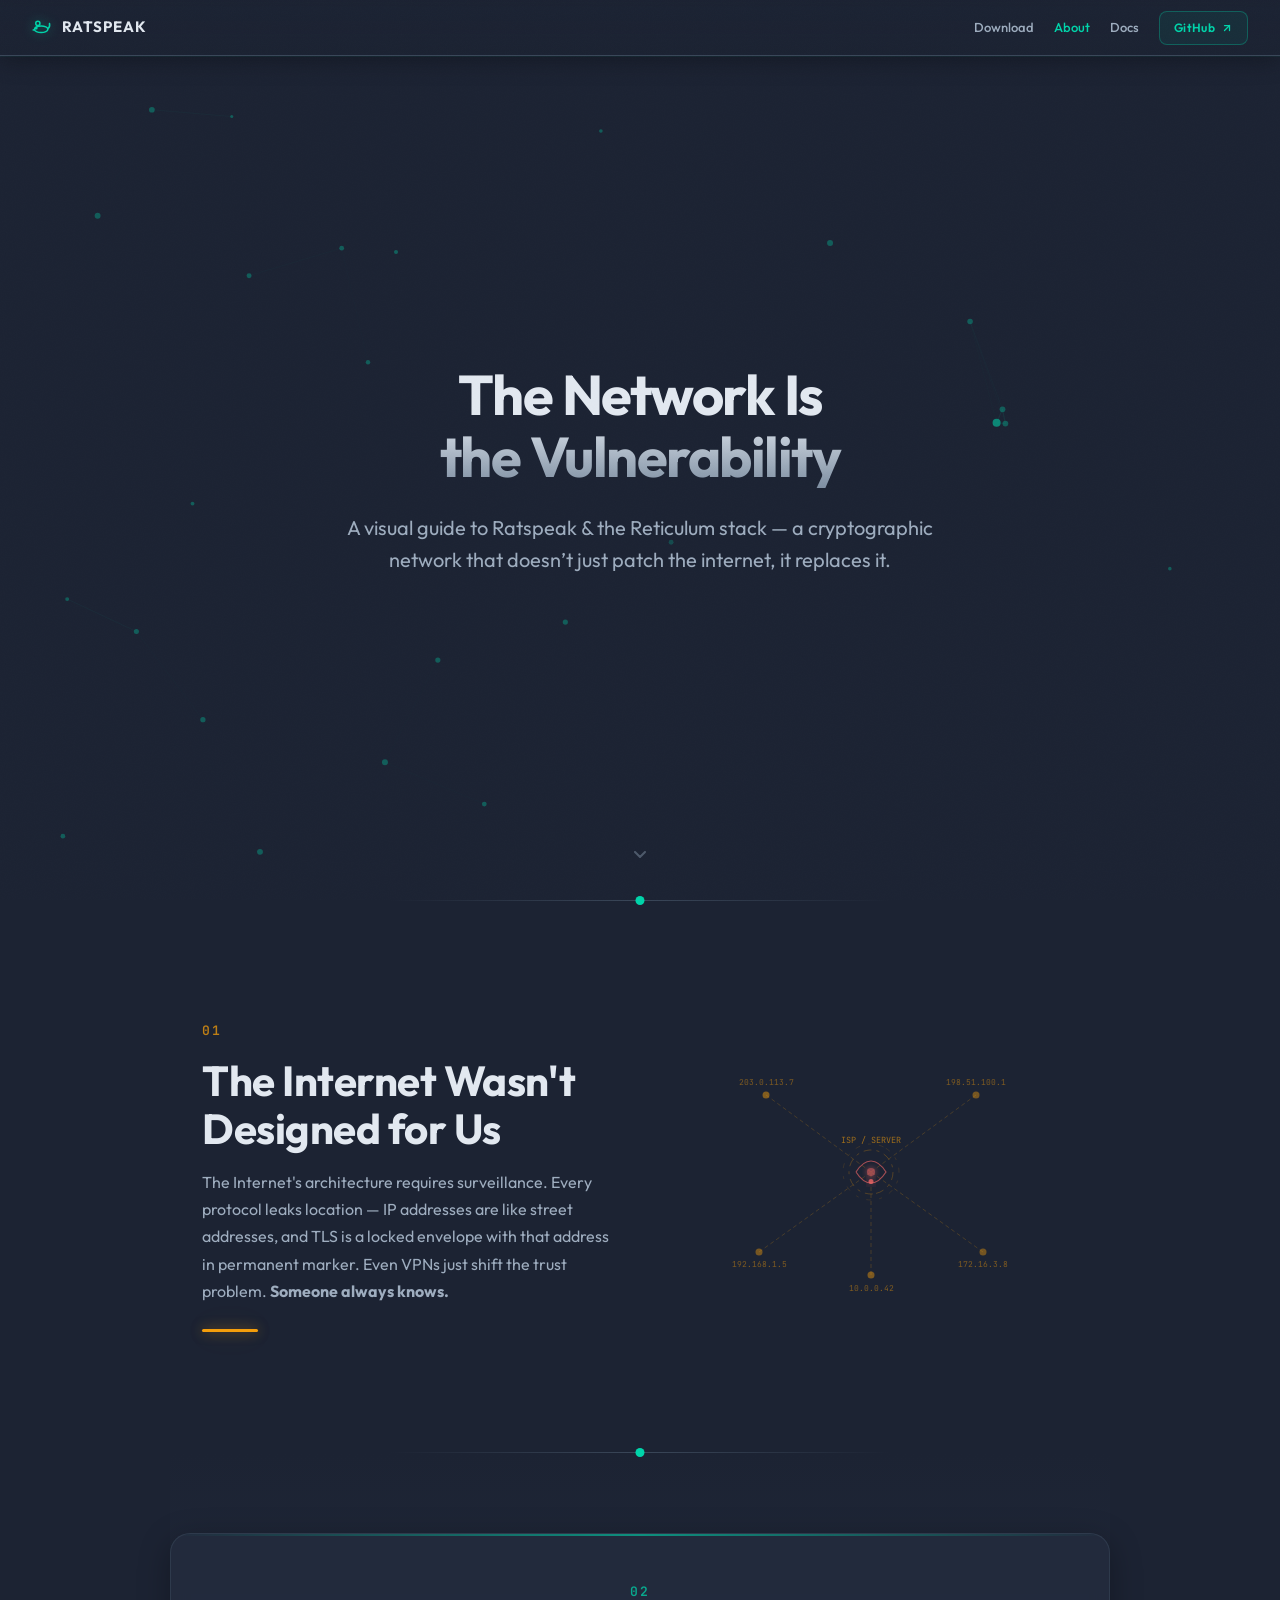
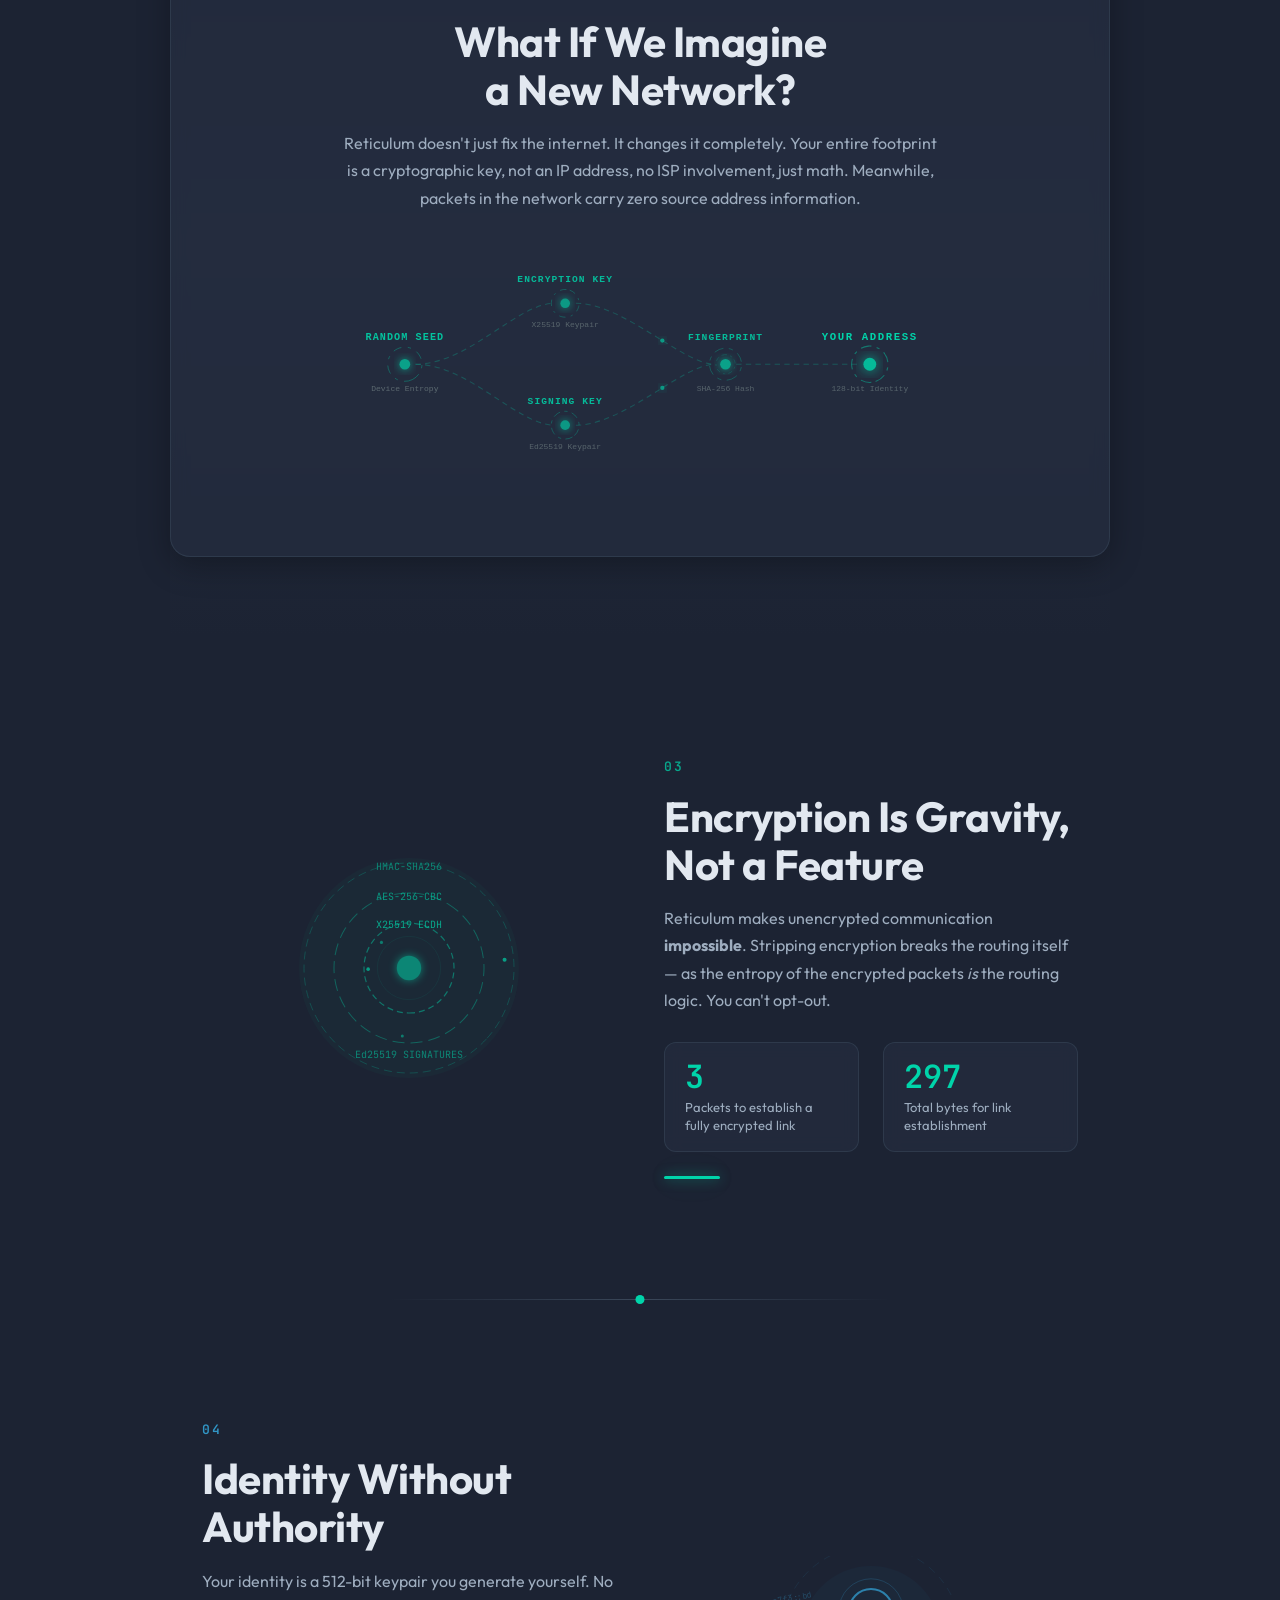
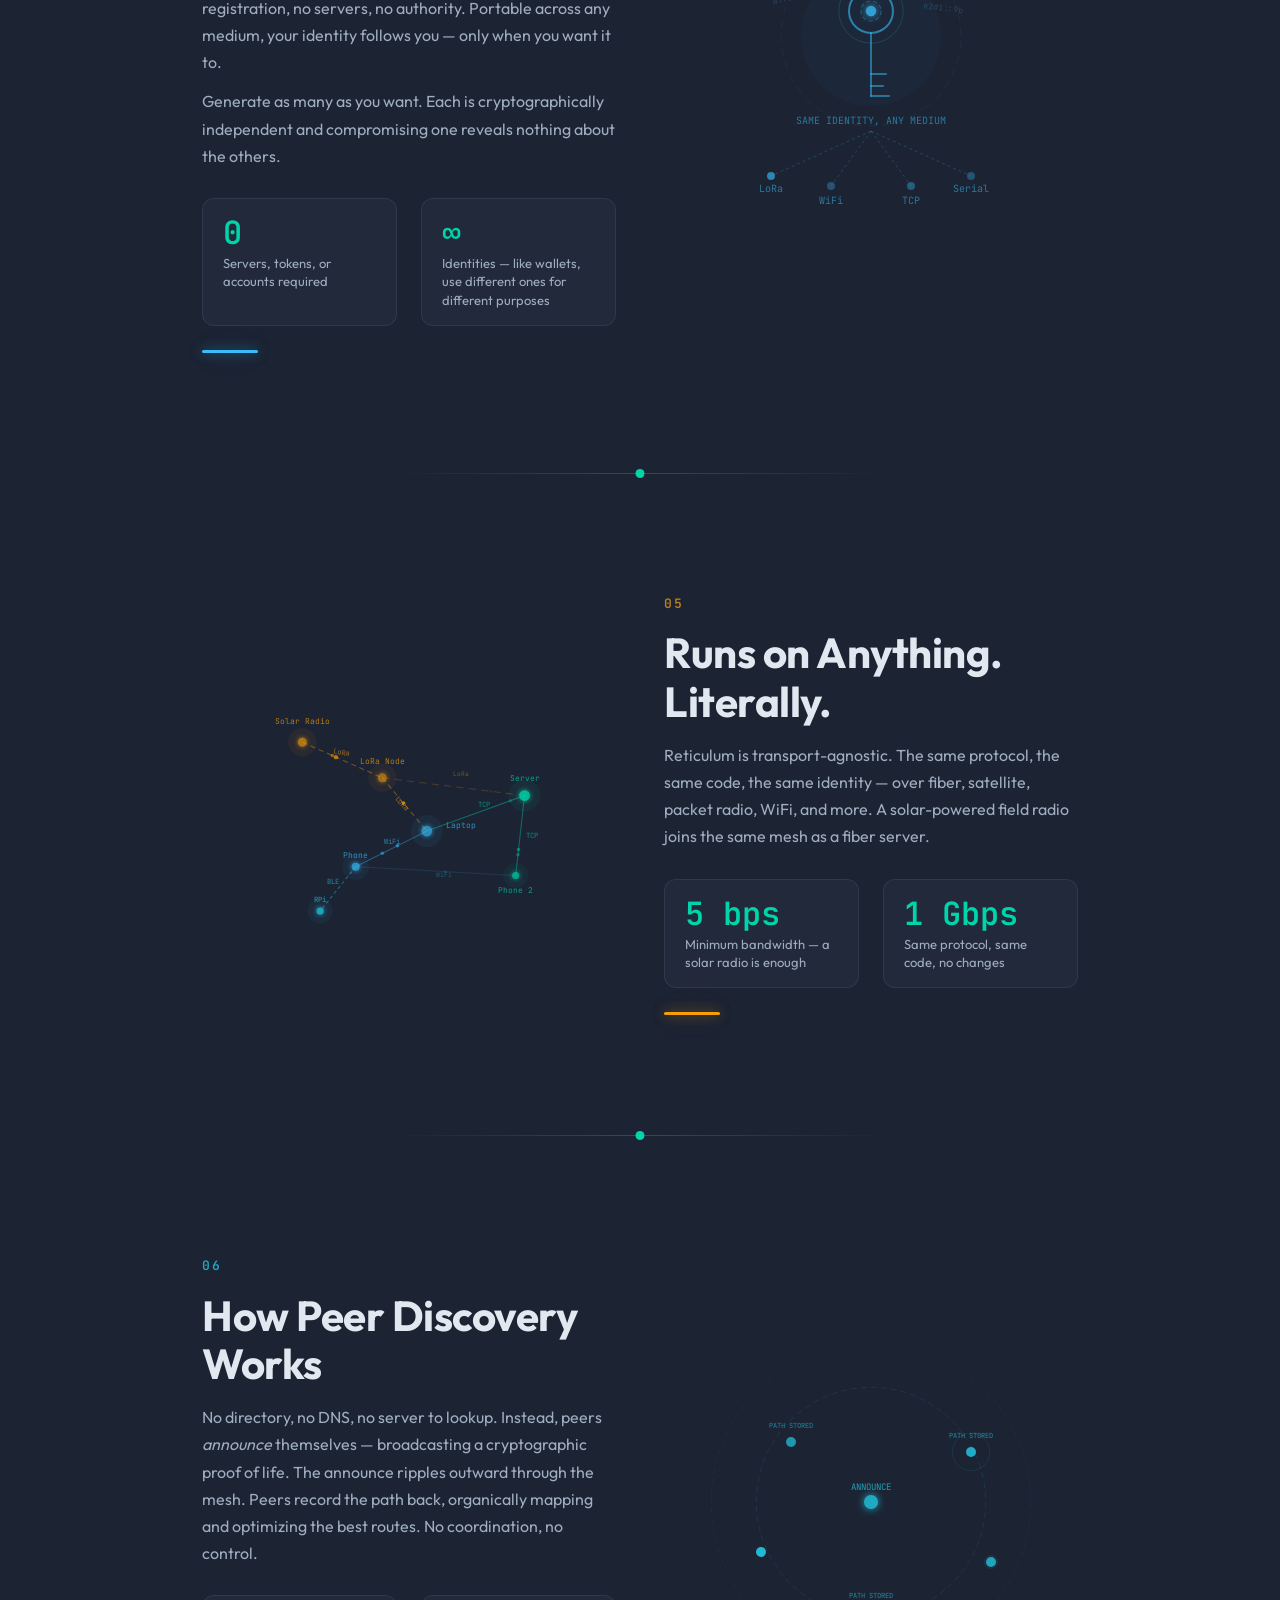
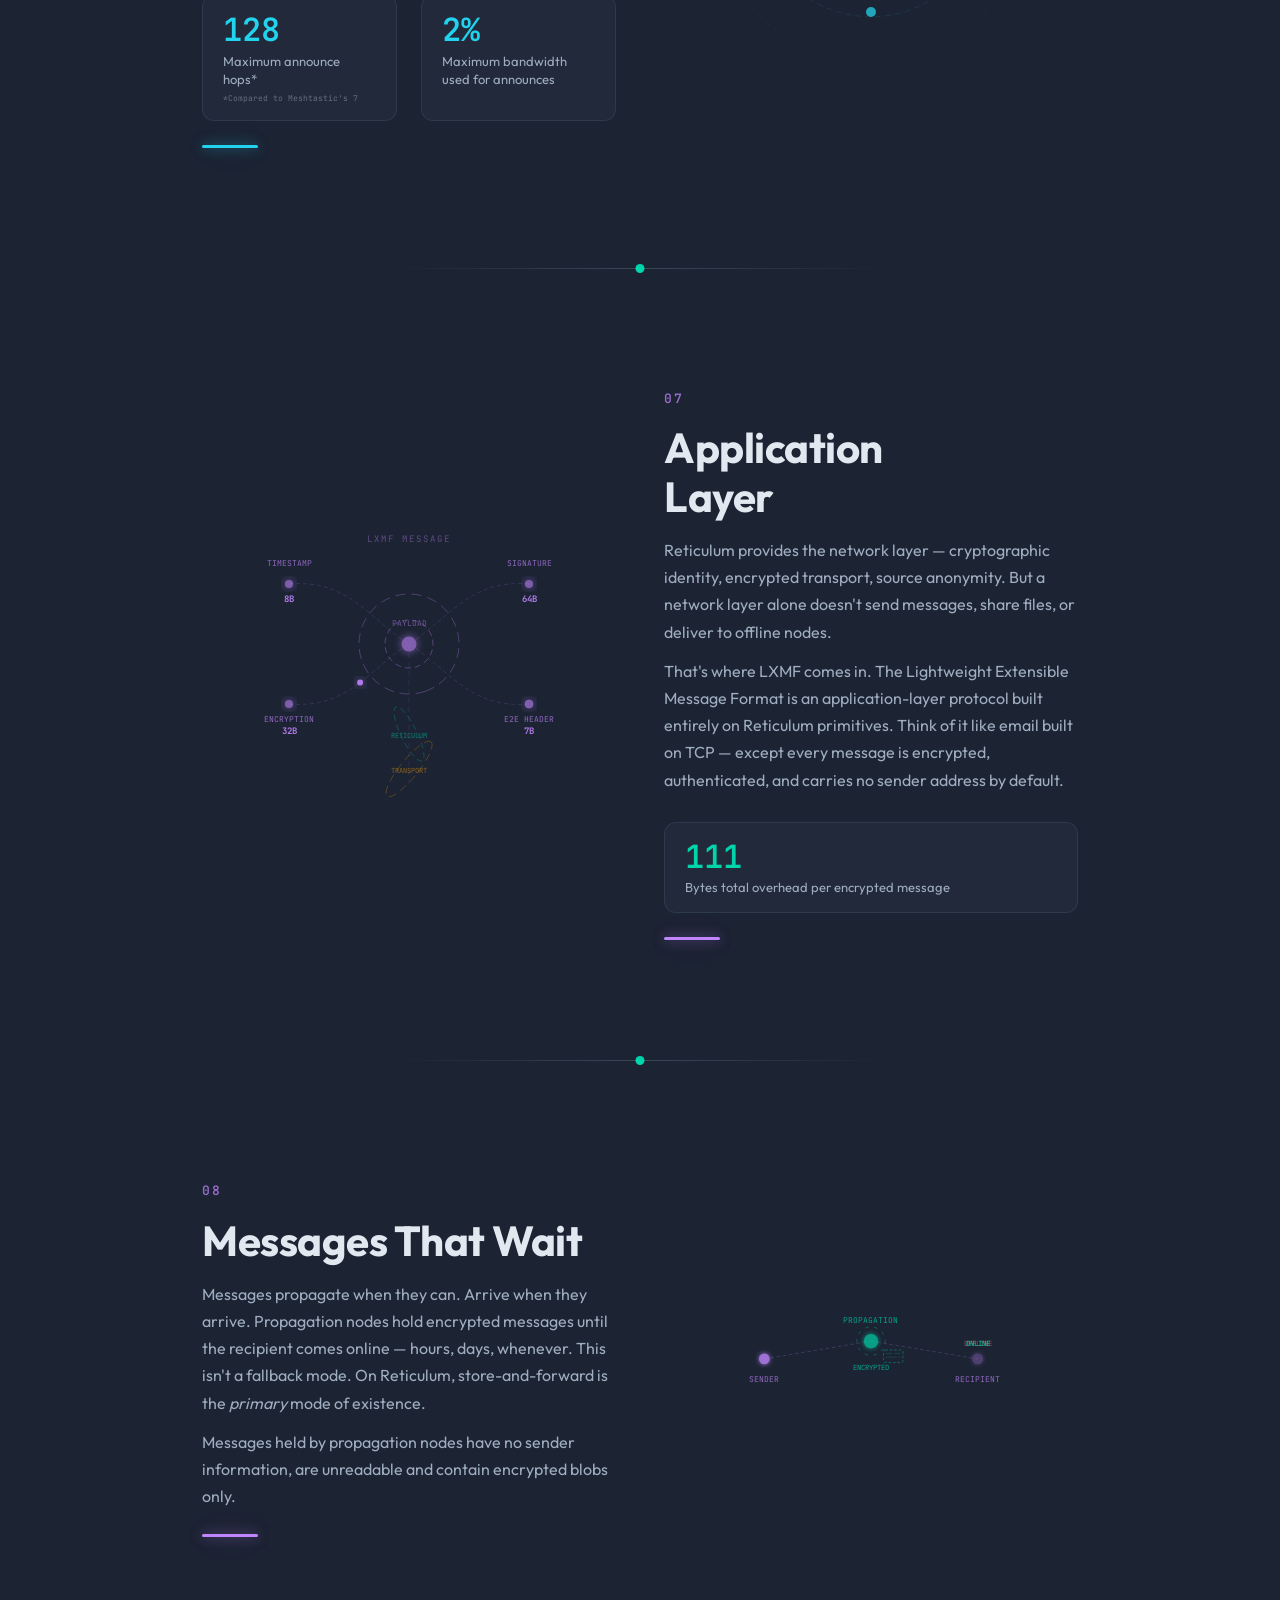
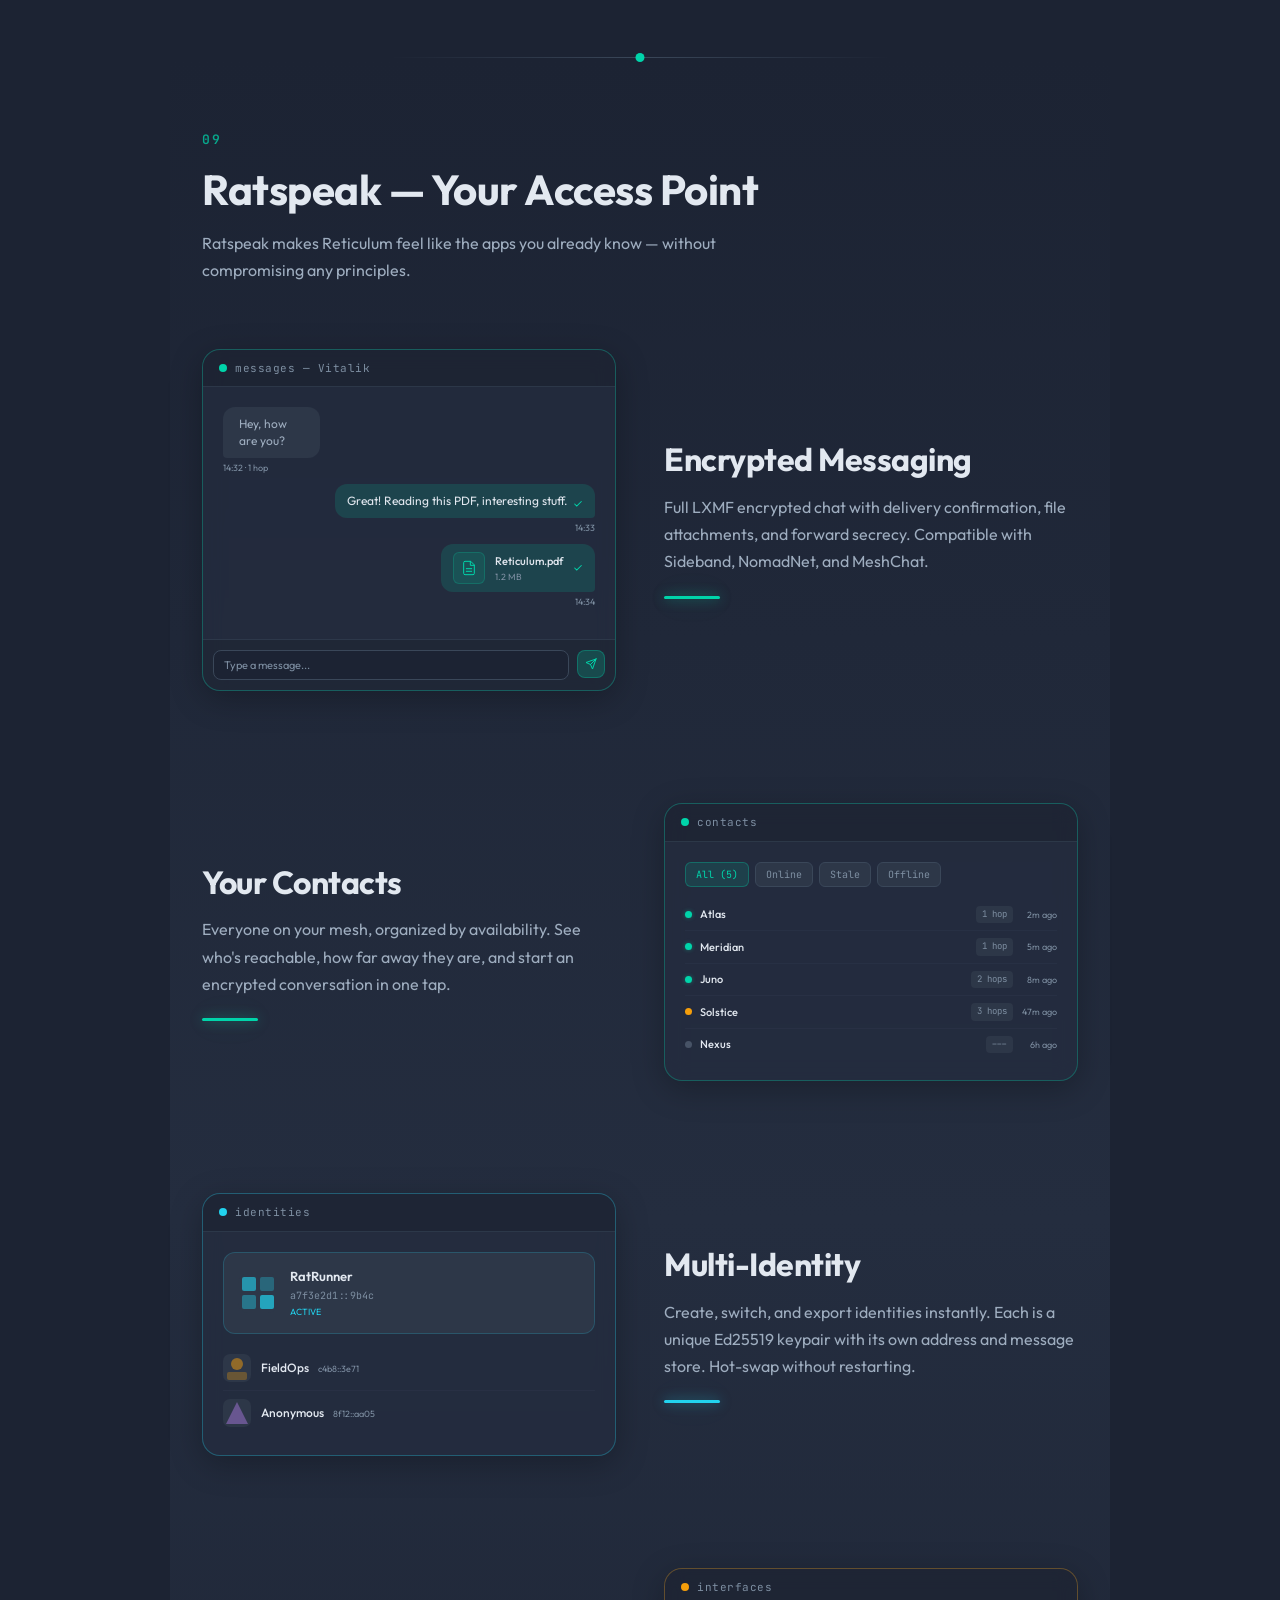
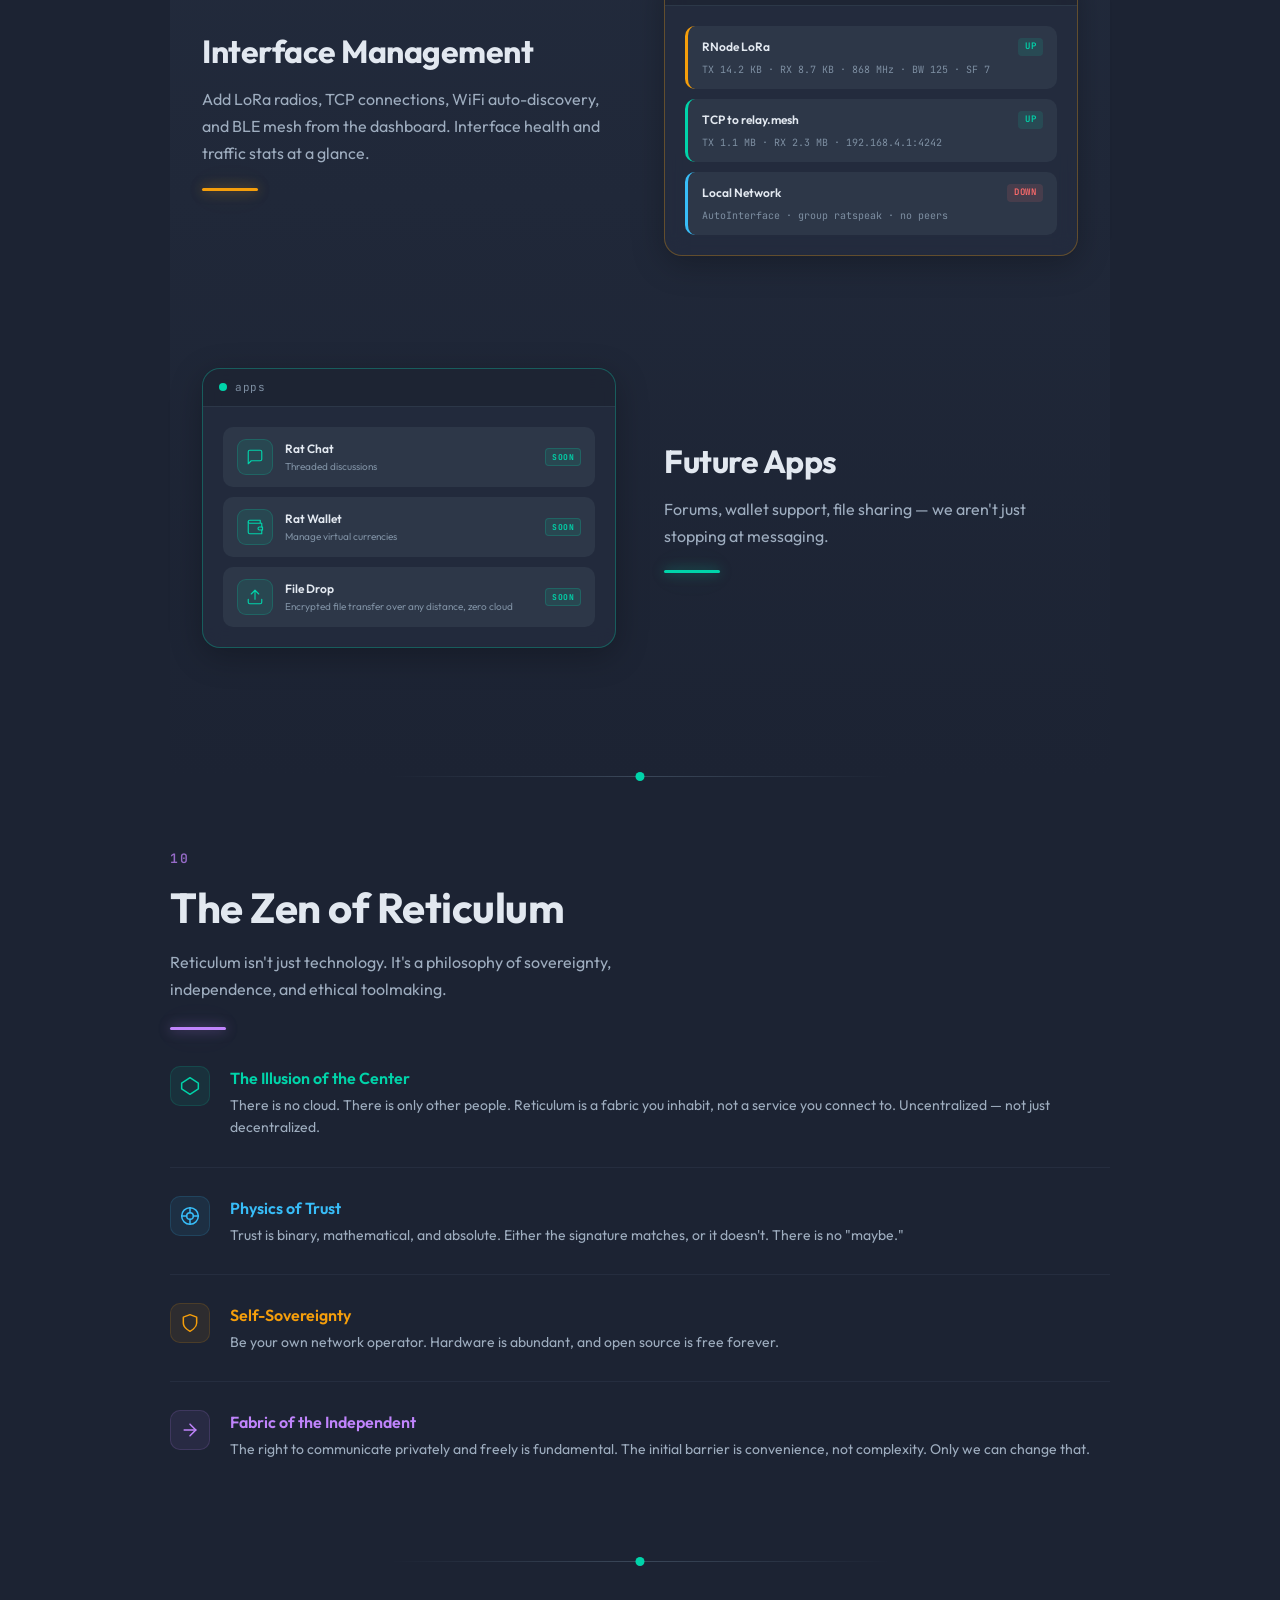
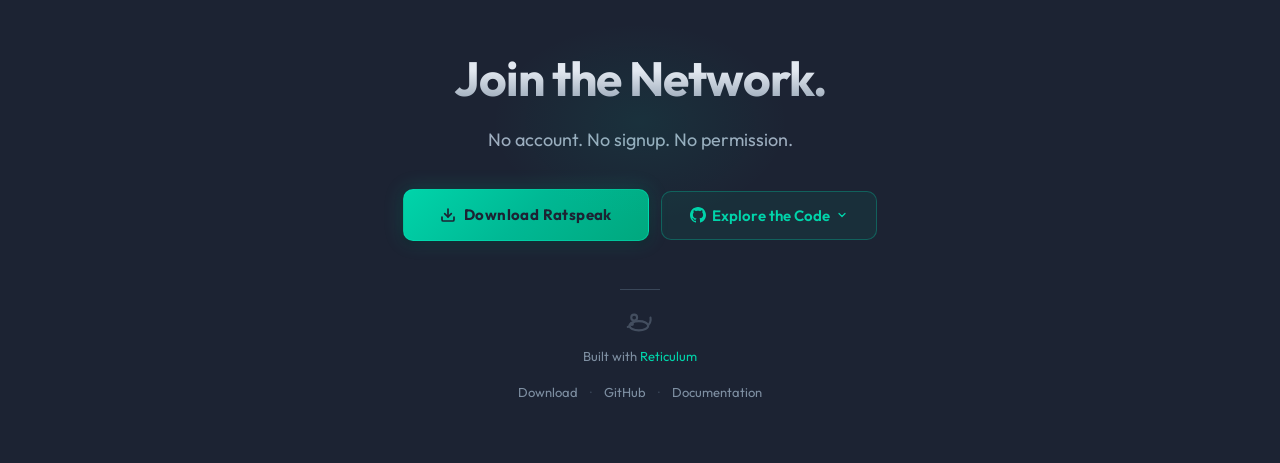
==== commit 65b877bb: "Reorder navbar, add responsive hamburger menu, link GitHub to ratspeak org" ====
--- a/about.html
+++ b/about.html
@@ -225,6 +225,82 @@
             color: var(--green);
         }
 
+        /* ── Hamburger Menu ───────────────────────────────── */
+
+        .navbar-hamburger {
+            display: none;
+            background: none;
+            border: none;
+            cursor: pointer;
+            padding: 6px;
+            color: var(--text-secondary);
+            transition: color 0.2s;
+        }
+
+        .navbar-hamburger:hover {
+            color: var(--text-primary);
+        }
+
+        .navbar-mobile-menu {
+            display: none;
+            position: fixed;
+            top: 56px;
+            left: 0;
+            right: 0;
+            background: linear-gradient(180deg, rgba(28, 35, 51, 0.98) 0%, rgba(36, 45, 63, 0.98) 100%);
+            backdrop-filter: blur(20px);
+            border-bottom: 1px solid var(--border);
+            padding: 12px 20px 16px;
+            flex-direction: column;
+            gap: 4px;
+            z-index: 99;
+            box-shadow: 0 8px 32px rgba(0, 0, 0, 0.4);
+            opacity: 0;
+            transform: translateY(-8px);
+            transition: opacity 0.25s ease, transform 0.25s ease;
+            pointer-events: none;
+        }
+
+        .navbar-mobile-menu.open {
+            opacity: 1;
+            transform: translateY(0);
+            pointer-events: auto;
+        }
+
+        .navbar-mobile-menu a {
+            display: flex;
+            align-items: center;
+            gap: 8px;
+            padding: 12px 14px;
+            color: var(--text-secondary);
+            text-decoration: none;
+            font-size: 14px;
+            font-weight: 500;
+            border-radius: 8px;
+            transition: background 0.15s, color 0.15s;
+        }
+
+        .navbar-mobile-menu a:hover {
+            background: rgba(255, 255, 255, 0.04);
+            color: var(--text-primary);
+        }
+
+        .navbar-mobile-menu a.mobile-active {
+            color: var(--green);
+        }
+
+        .navbar-mobile-menu .mobile-divider {
+            height: 1px;
+            background: var(--border);
+            margin: 4px 0;
+        }
+
+        @media (max-width: 640px) {
+            .navbar-right { display: none; }
+            .navbar-hamburger { display: block; }
+            .navbar-mobile-menu { display: flex; }
+        }
+
         .nr-btn {
             background: rgba(0, 160, 128, 0.1);
             color: var(--green);
@@ -1146,15 +1222,28 @@
         </a>
     </div>
     <div class="navbar-right">
+        <a href="download.html" class="navbar-link">Download</a>
         <a href="about.html" class="navbar-link navbar-link--active">About</a>
         <a href="docs.html" class="navbar-link">Docs</a>
-        <a href="download.html" class="navbar-link">Download</a>
-        <a href="#" class="nr-btn" target="_blank" rel="noopener noreferrer">
+        <a href="https://github.com/ratspeak" class="nr-btn" target="_blank" rel="noopener noreferrer">
             GitHub
             <svg width="12" height="12" viewBox="0 0 24 24" fill="none" stroke="currentColor" stroke-width="2.5" stroke-linecap="round" stroke-linejoin="round"><path d="M7 17l10-10"/><path d="M7 7h10v10"/></svg>
         </a>
     </div>
+    <button class="navbar-hamburger" id="navHamburger" aria-label="Menu">
+        <svg width="22" height="22" viewBox="0 0 24 24" fill="none" stroke="currentColor" stroke-width="2" stroke-linecap="round"><line x1="4" y1="6" x2="20" y2="6"/><line x1="4" y1="12" x2="20" y2="12"/><line x1="4" y1="18" x2="20" y2="18"/></svg>
+    </button>
 </nav>
+<div class="navbar-mobile-menu" id="navMobileMenu">
+    <a href="download.html">Download</a>
+    <a href="about.html" class="mobile-active">About</a>
+    <a href="docs.html">Docs</a>
+    <div class="mobile-divider"></div>
+    <a href="https://github.com/ratspeak" target="_blank" rel="noopener noreferrer">
+        GitHub
+        <svg width="12" height="12" viewBox="0 0 24 24" fill="none" stroke="currentColor" stroke-width="2.5" stroke-linecap="round" stroke-linejoin="round"><path d="M7 17l10-10"/><path d="M7 7h10v10"/></svg>
+    </a>
+</div>
 
 <section class="hero-banner" id="top">
     <canvas id="meshCanvas"></canvas>
@@ -2836,5 +2925,25 @@
 })();
 </script>
 
+<script>
+(function() {
+    var btn = document.getElementById('navHamburger');
+    var menu = document.getElementById('navMobileMenu');
+    if (!btn || !menu) return;
+    btn.addEventListener('click', function() {
+        var open = menu.classList.toggle('open');
+        btn.innerHTML = open
+            ? '<svg width="22" height="22" viewBox="0 0 24 24" fill="none" stroke="currentColor" stroke-width="2" stroke-linecap="round"><line x1="6" y1="6" x2="18" y2="18"/><line x1="6" y1="18" x2="18" y2="6"/></svg>'
+            : '<svg width="22" height="22" viewBox="0 0 24 24" fill="none" stroke="currentColor" stroke-width="2" stroke-linecap="round"><line x1="4" y1="6" x2="20" y2="6"/><line x1="4" y1="12" x2="20" y2="12"/><line x1="4" y1="18" x2="20" y2="18"/></svg>';
+    });
+    menu.addEventListener('click', function(e) {
+        if (e.target.closest('a')) {
+            menu.classList.remove('open');
+            btn.innerHTML = '<svg width="22" height="22" viewBox="0 0 24 24" fill="none" stroke="currentColor" stroke-width="2" stroke-linecap="round"><line x1="4" y1="6" x2="20" y2="6"/><line x1="4" y1="12" x2="20" y2="12"/><line x1="4" y1="18" x2="20" y2="18"/></svg>';
+        }
+    });
+})();
+</script>
+
 </body>
 </html>
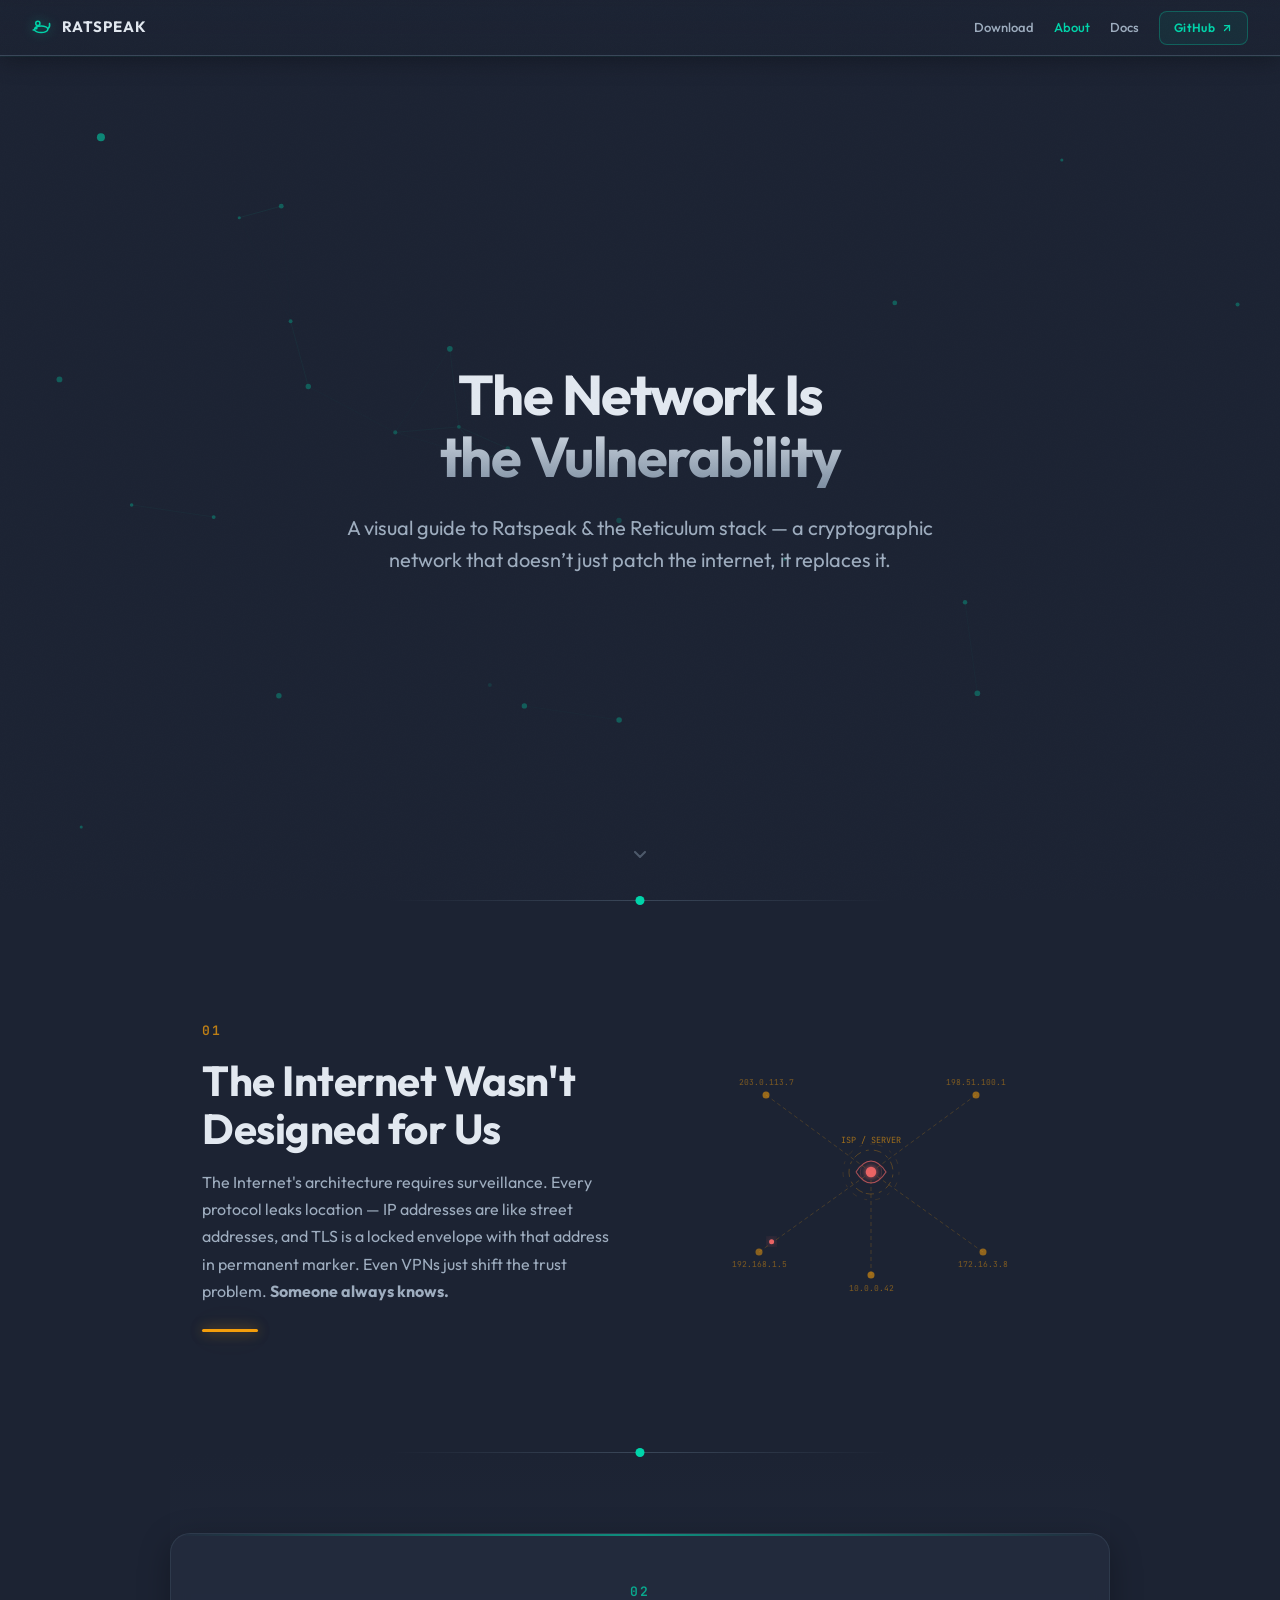
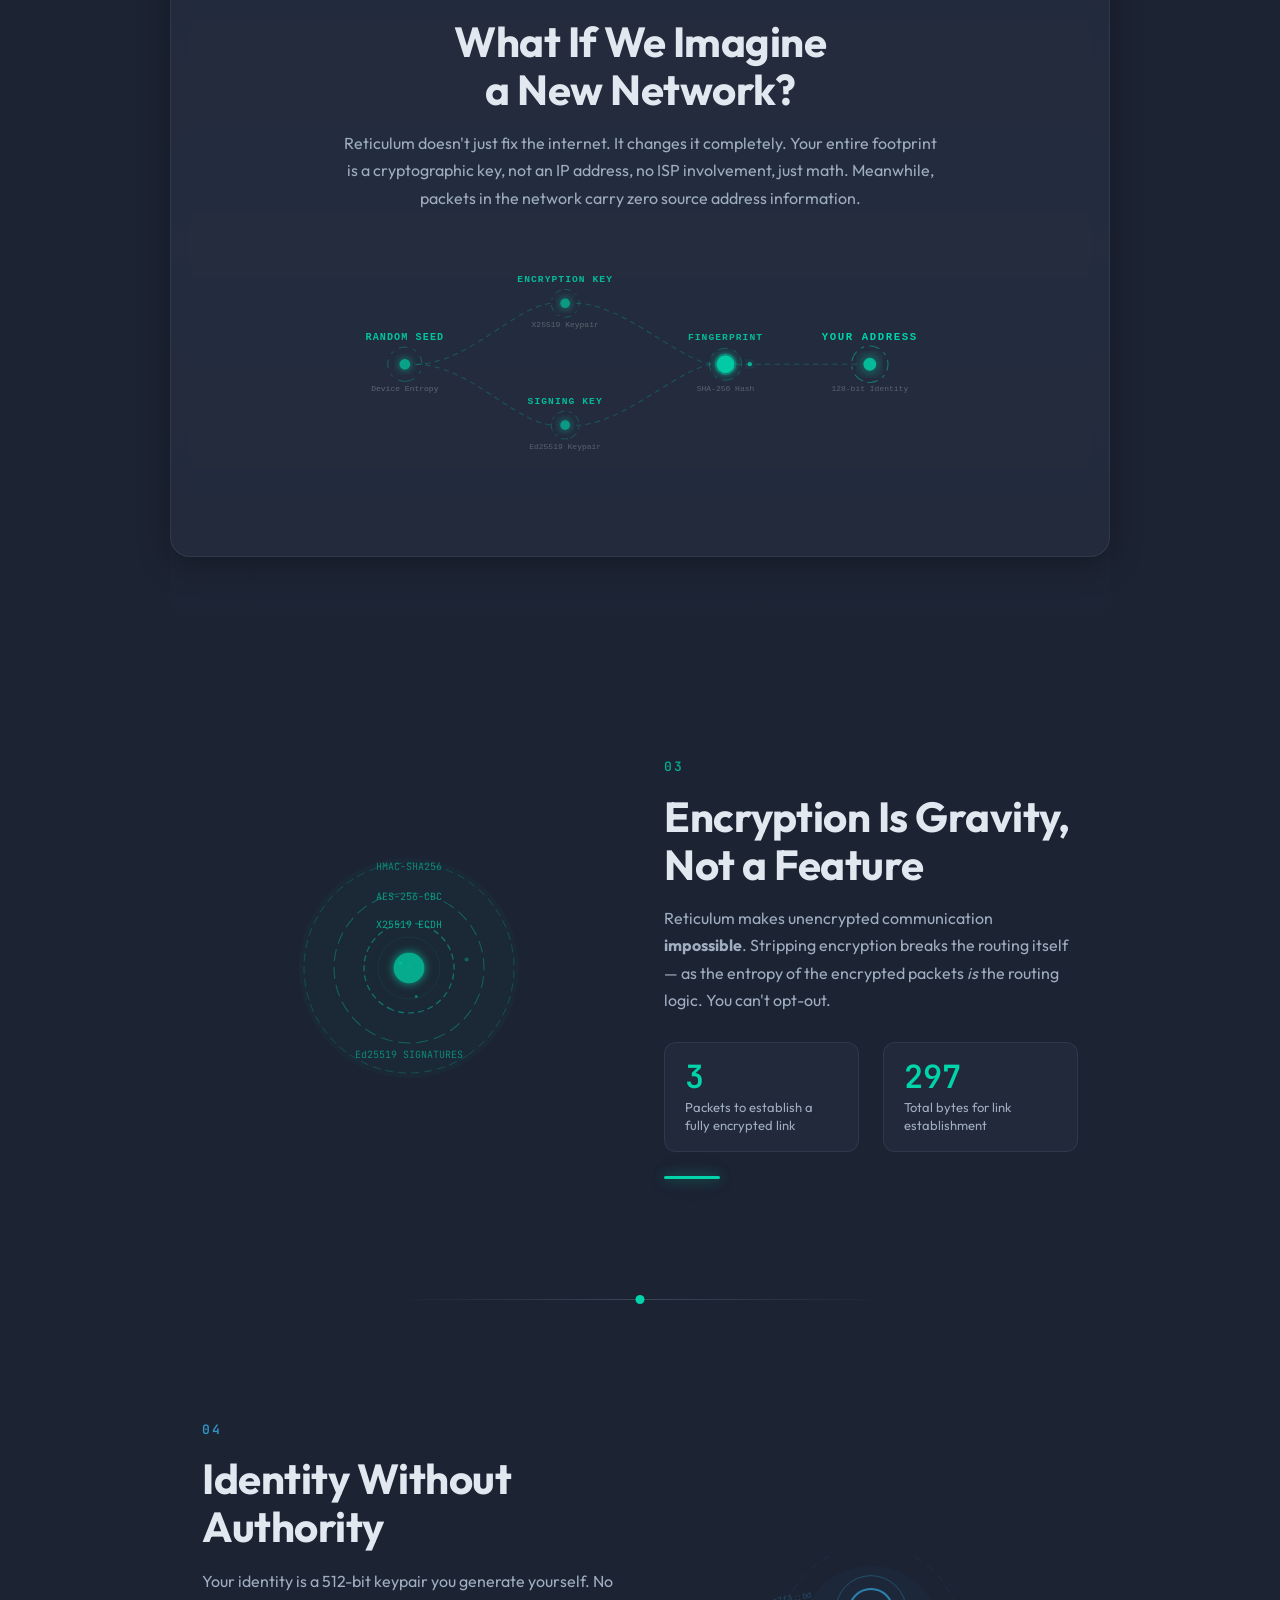
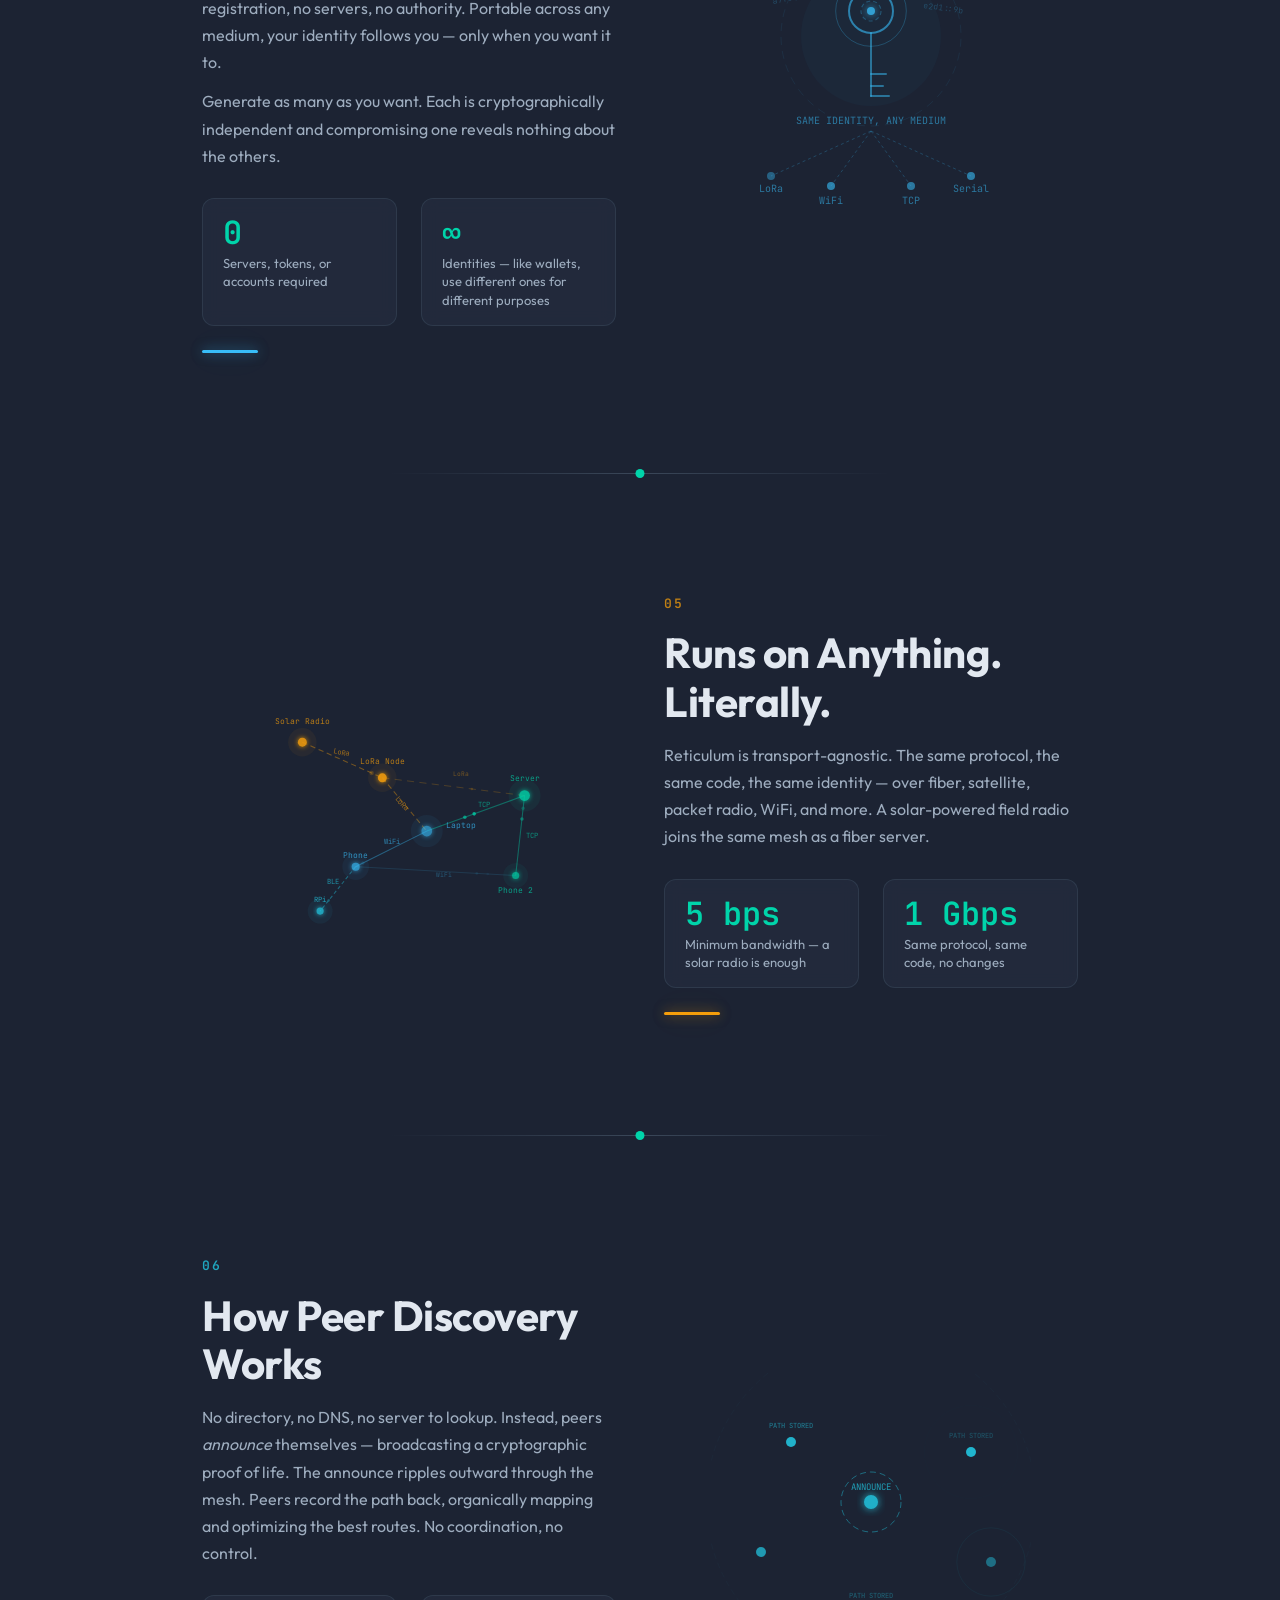
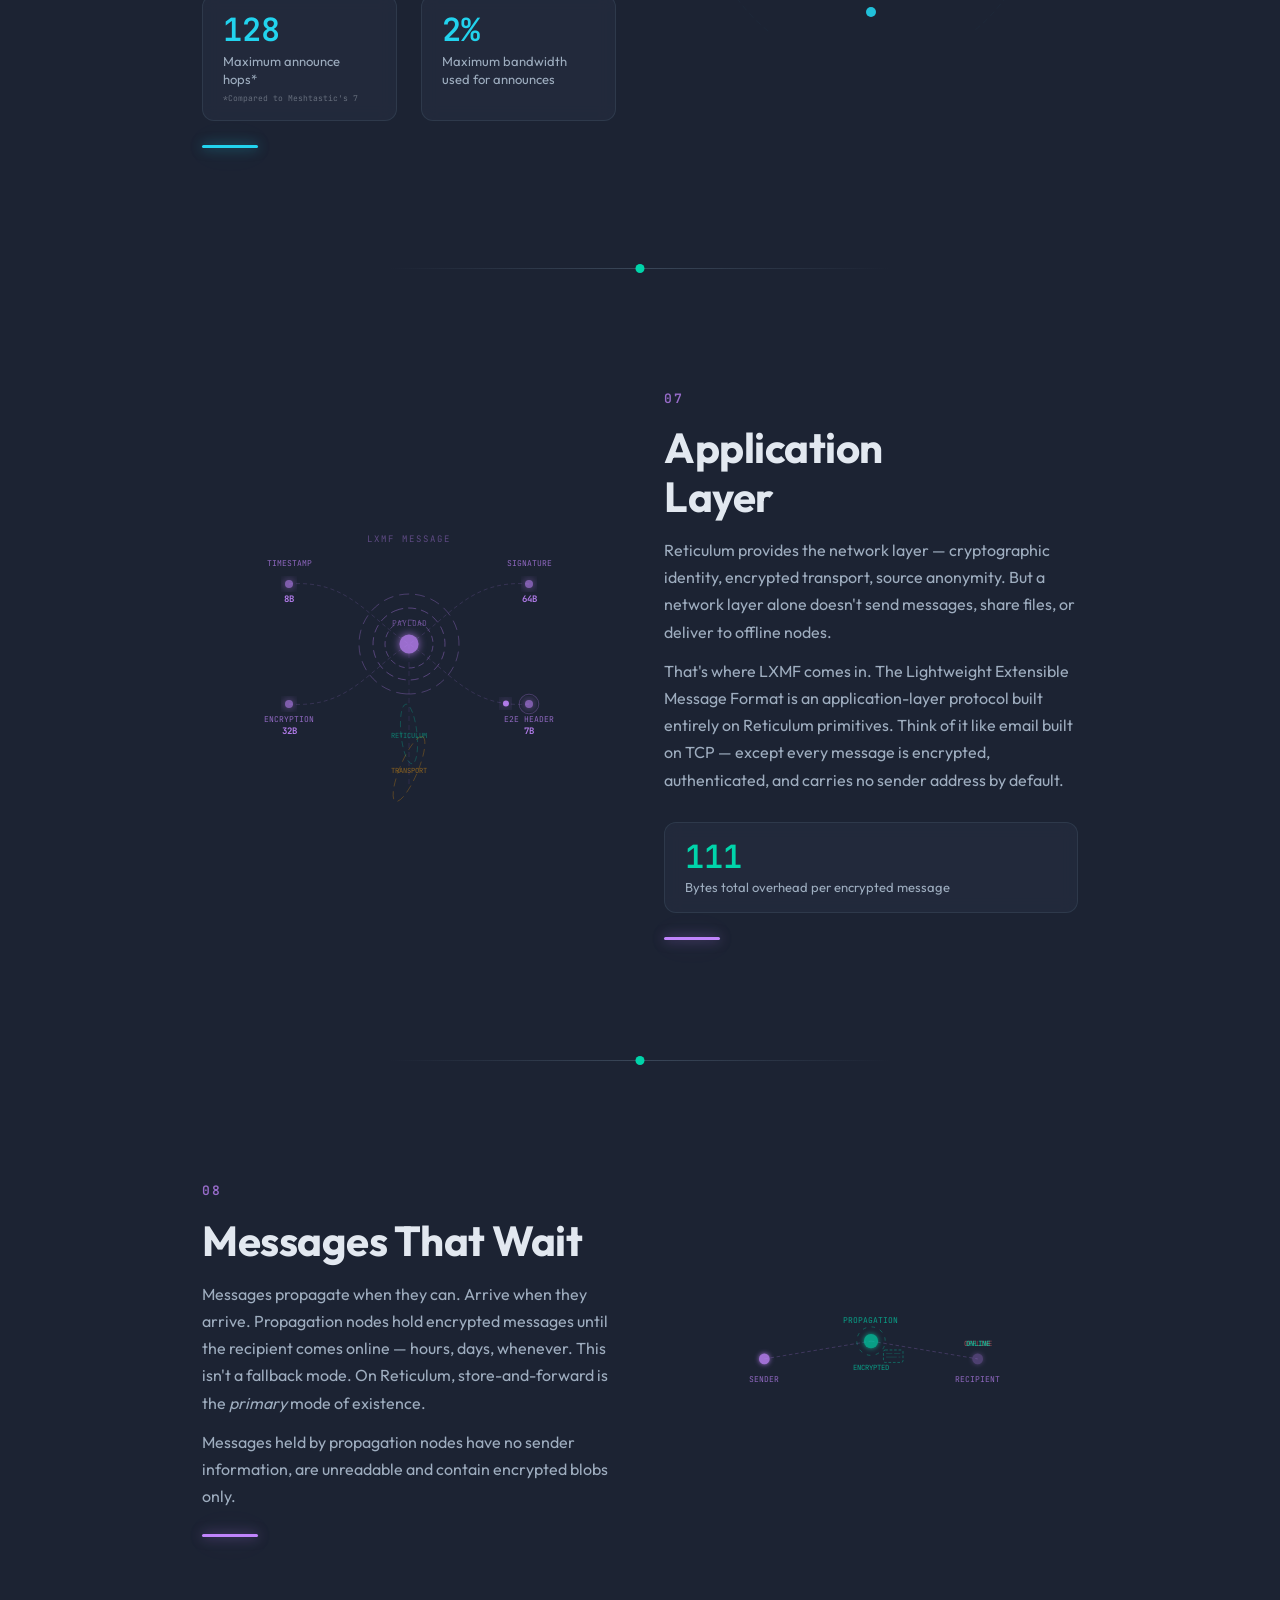
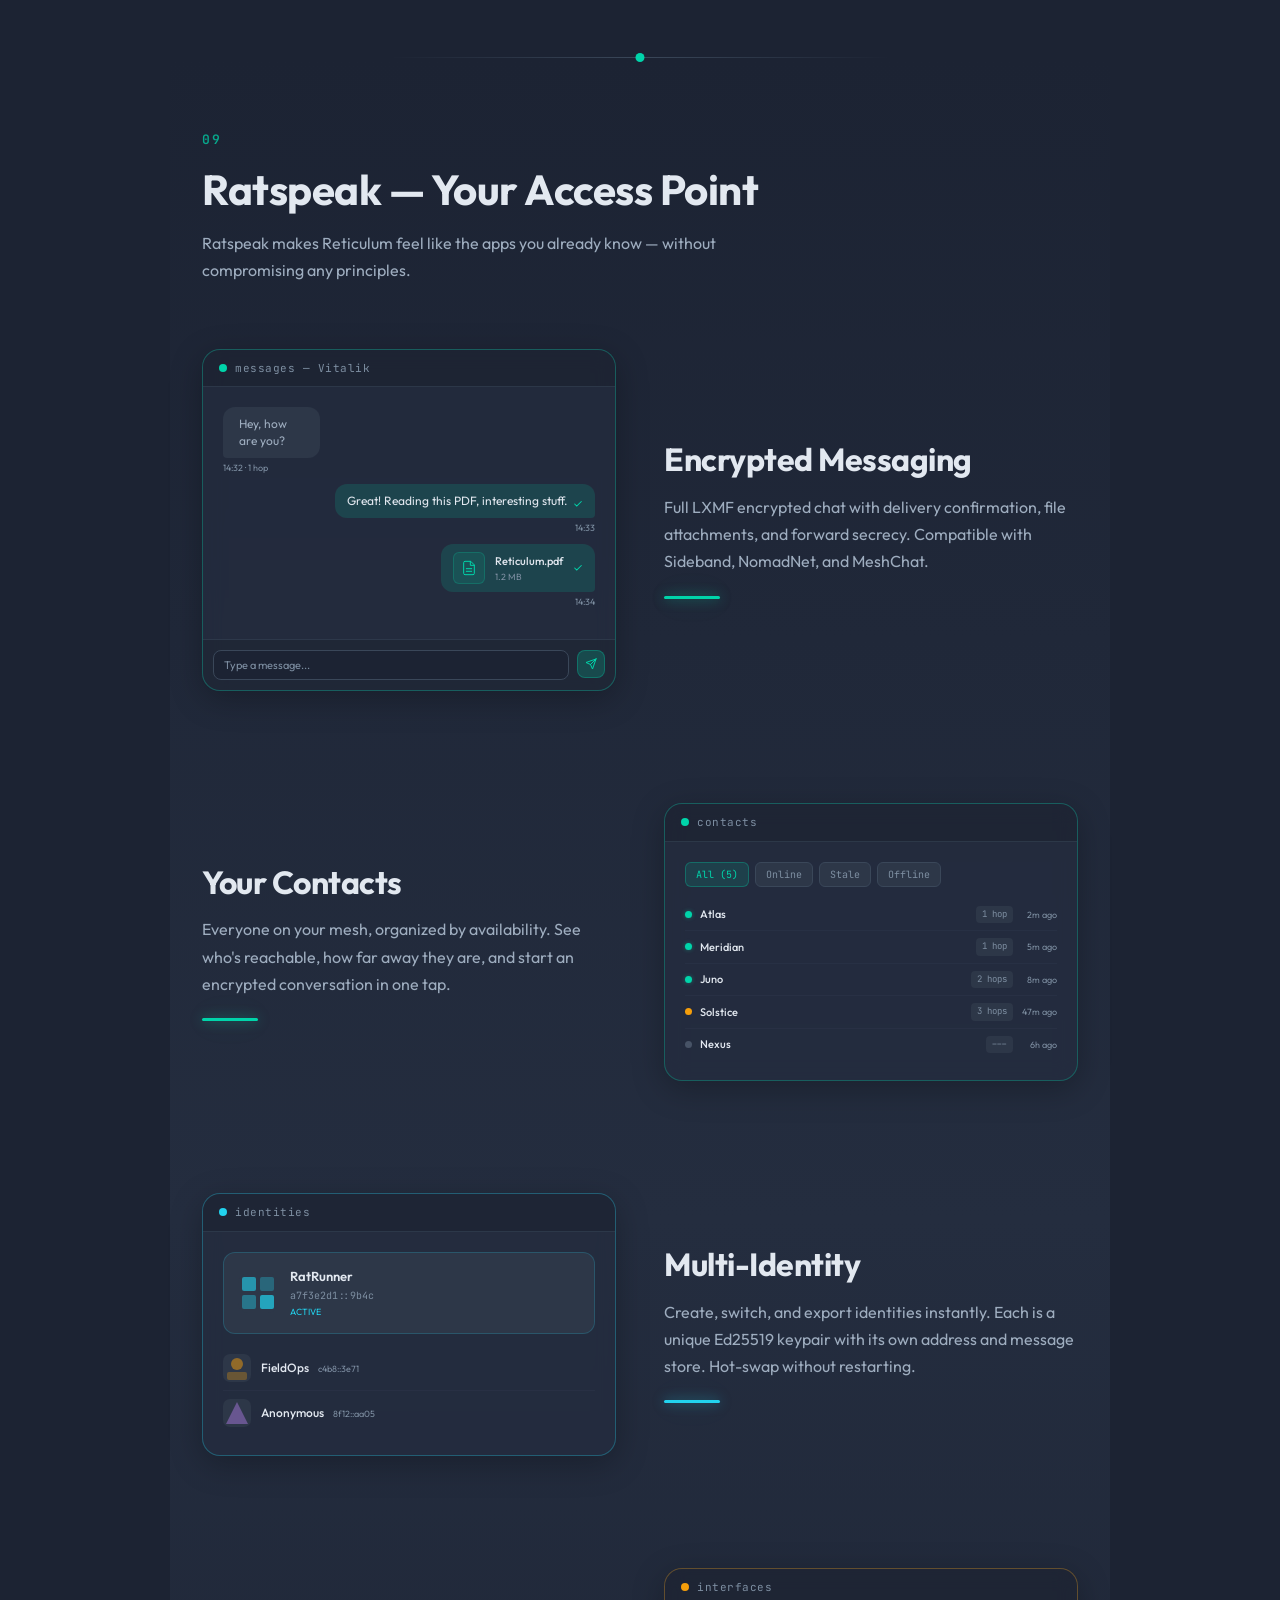
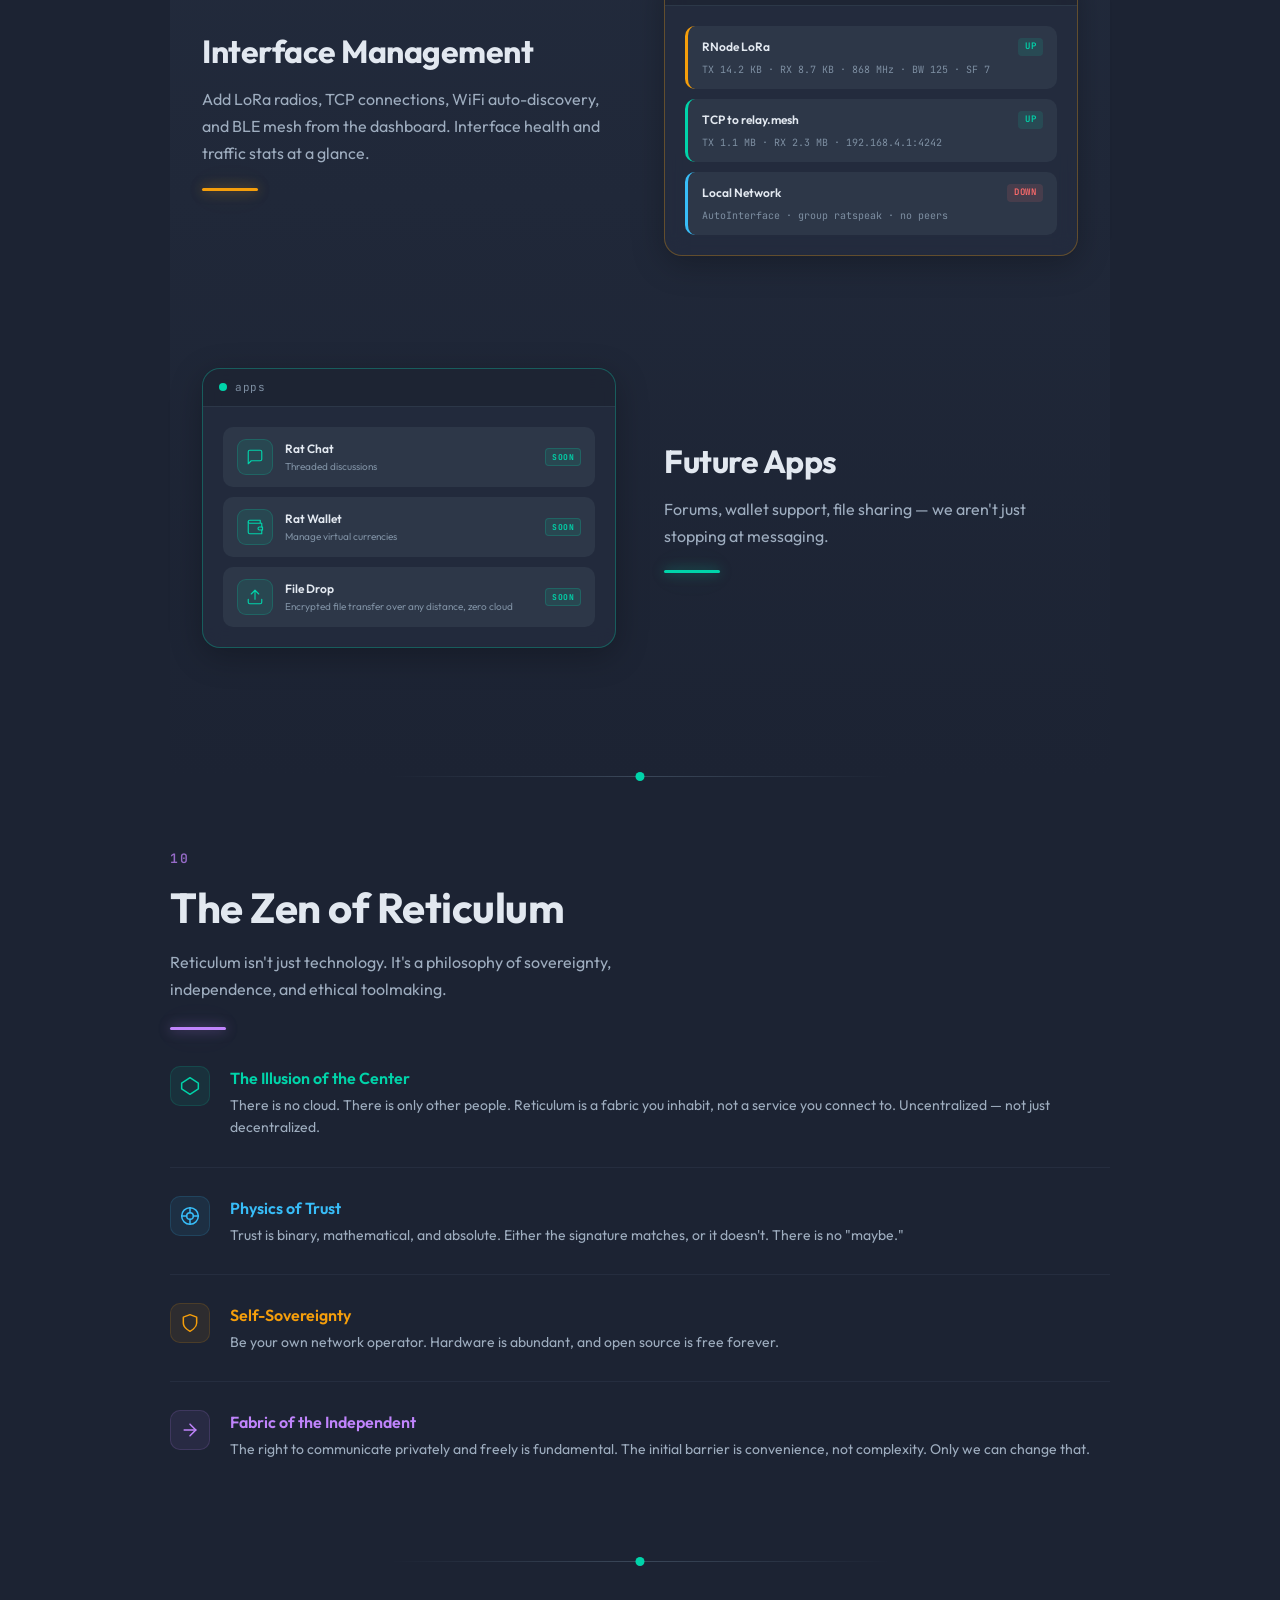
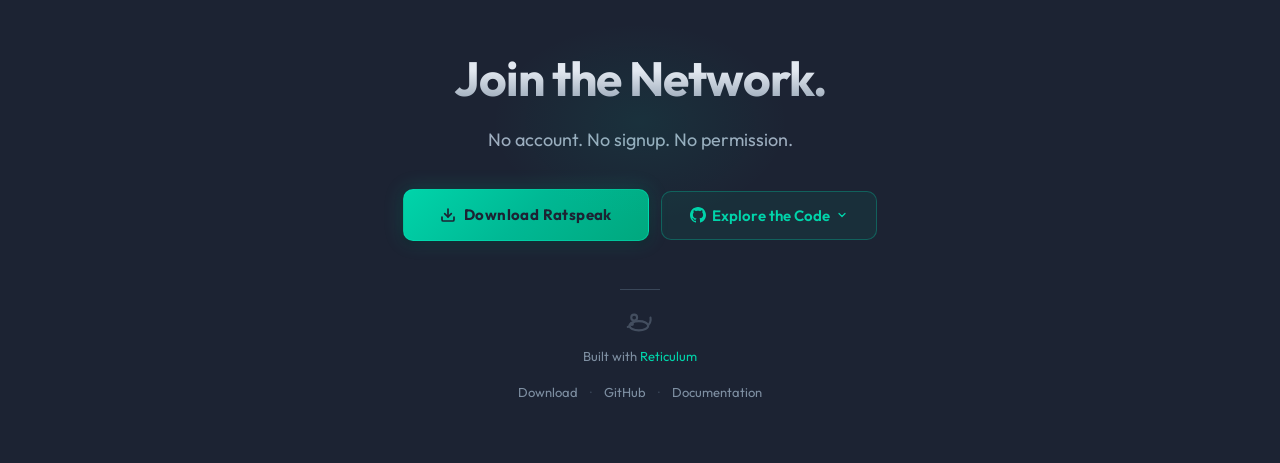
==== commit 984cb2f7: "Update all GitHub references to ratspeak org, fix footer links" ====
--- a/about.html
+++ b/about.html
@@ -2741,9 +2741,9 @@
     </svg>
     <span class="footer-built">Built with <a href="https://reticulum.network" target="_blank" rel="noopener noreferrer">Reticulum</a></span>
     <div class="footer-links">
-        <a href="#">Download</a>
+        <a href="download.html">Download</a>
         <span class="dot-sep">&middot;</span>
-        <a href="#" target="_blank" rel="noopener noreferrer">GitHub</a>
+        <a href="https://github.com/ratspeak" target="_blank" rel="noopener noreferrer">GitHub</a>
         <span class="dot-sep">&middot;</span>
         <a href="docs.html">Documentation</a>
     </div>
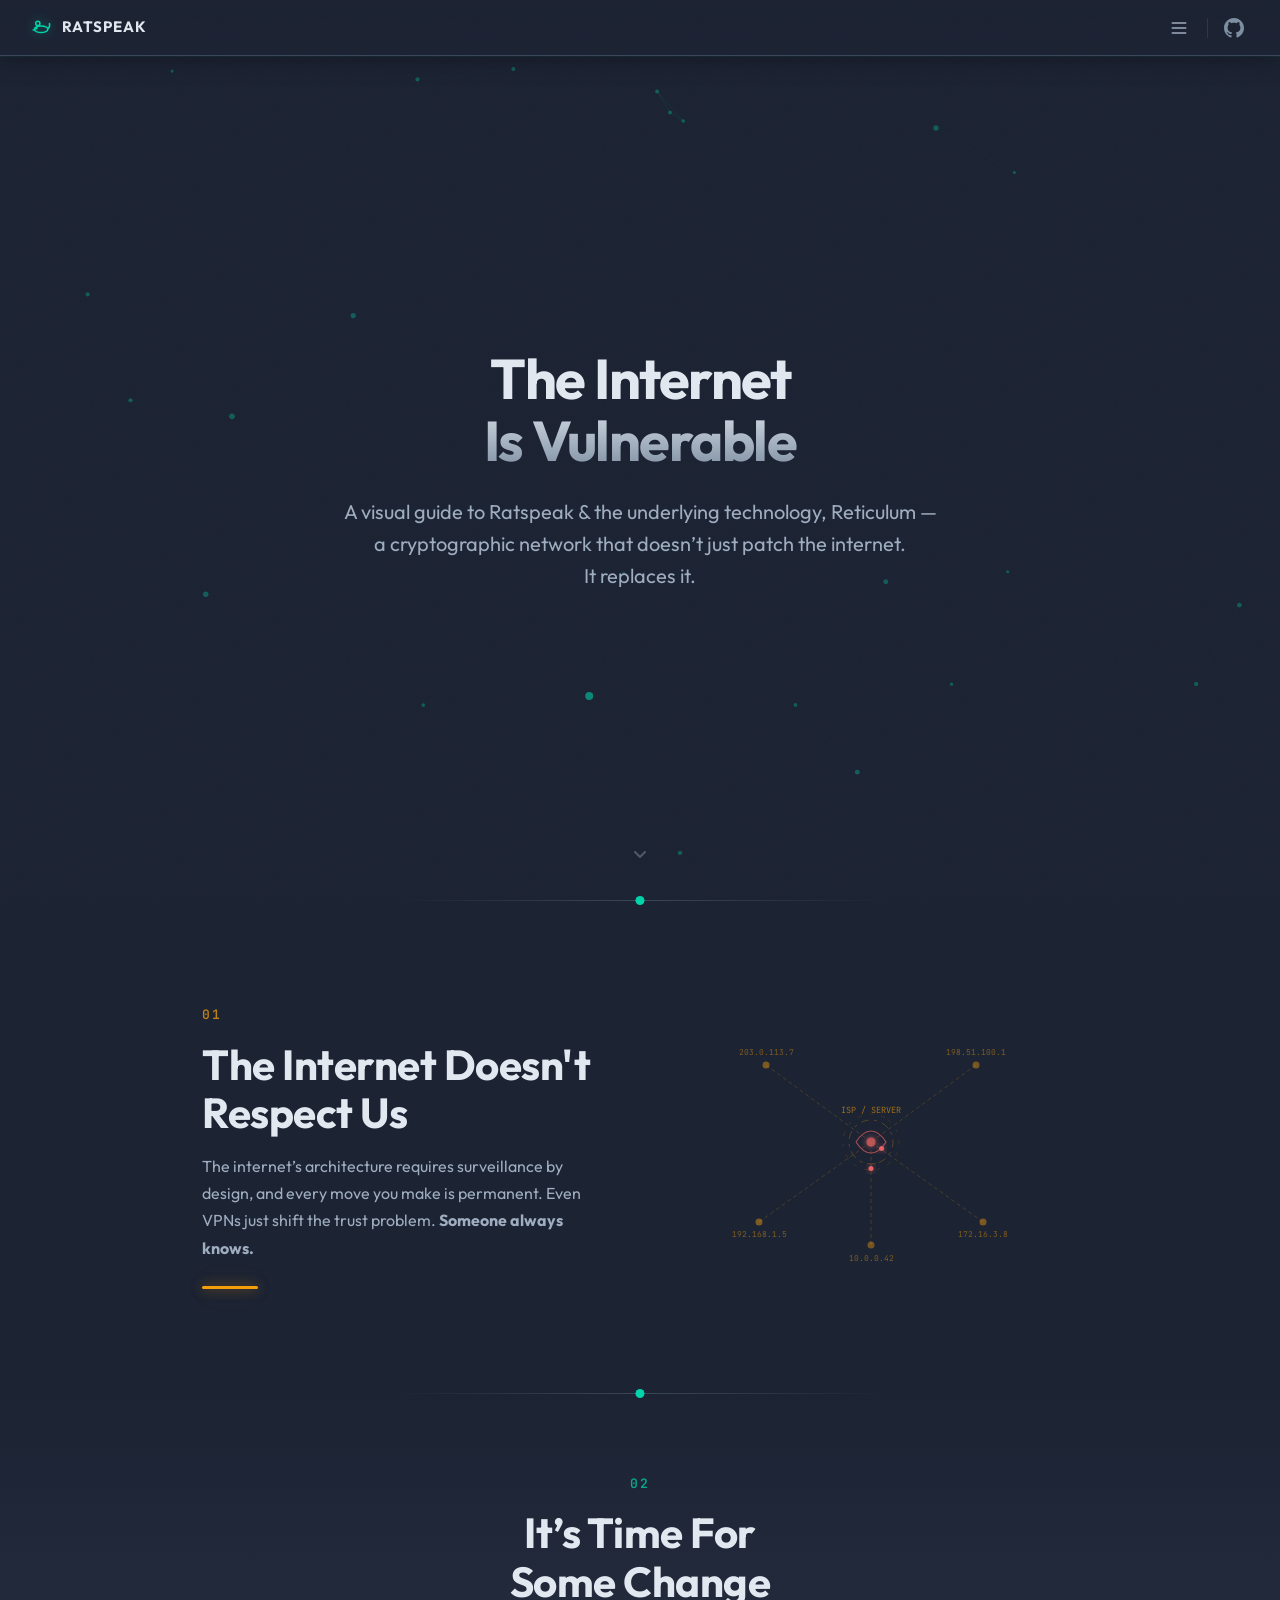
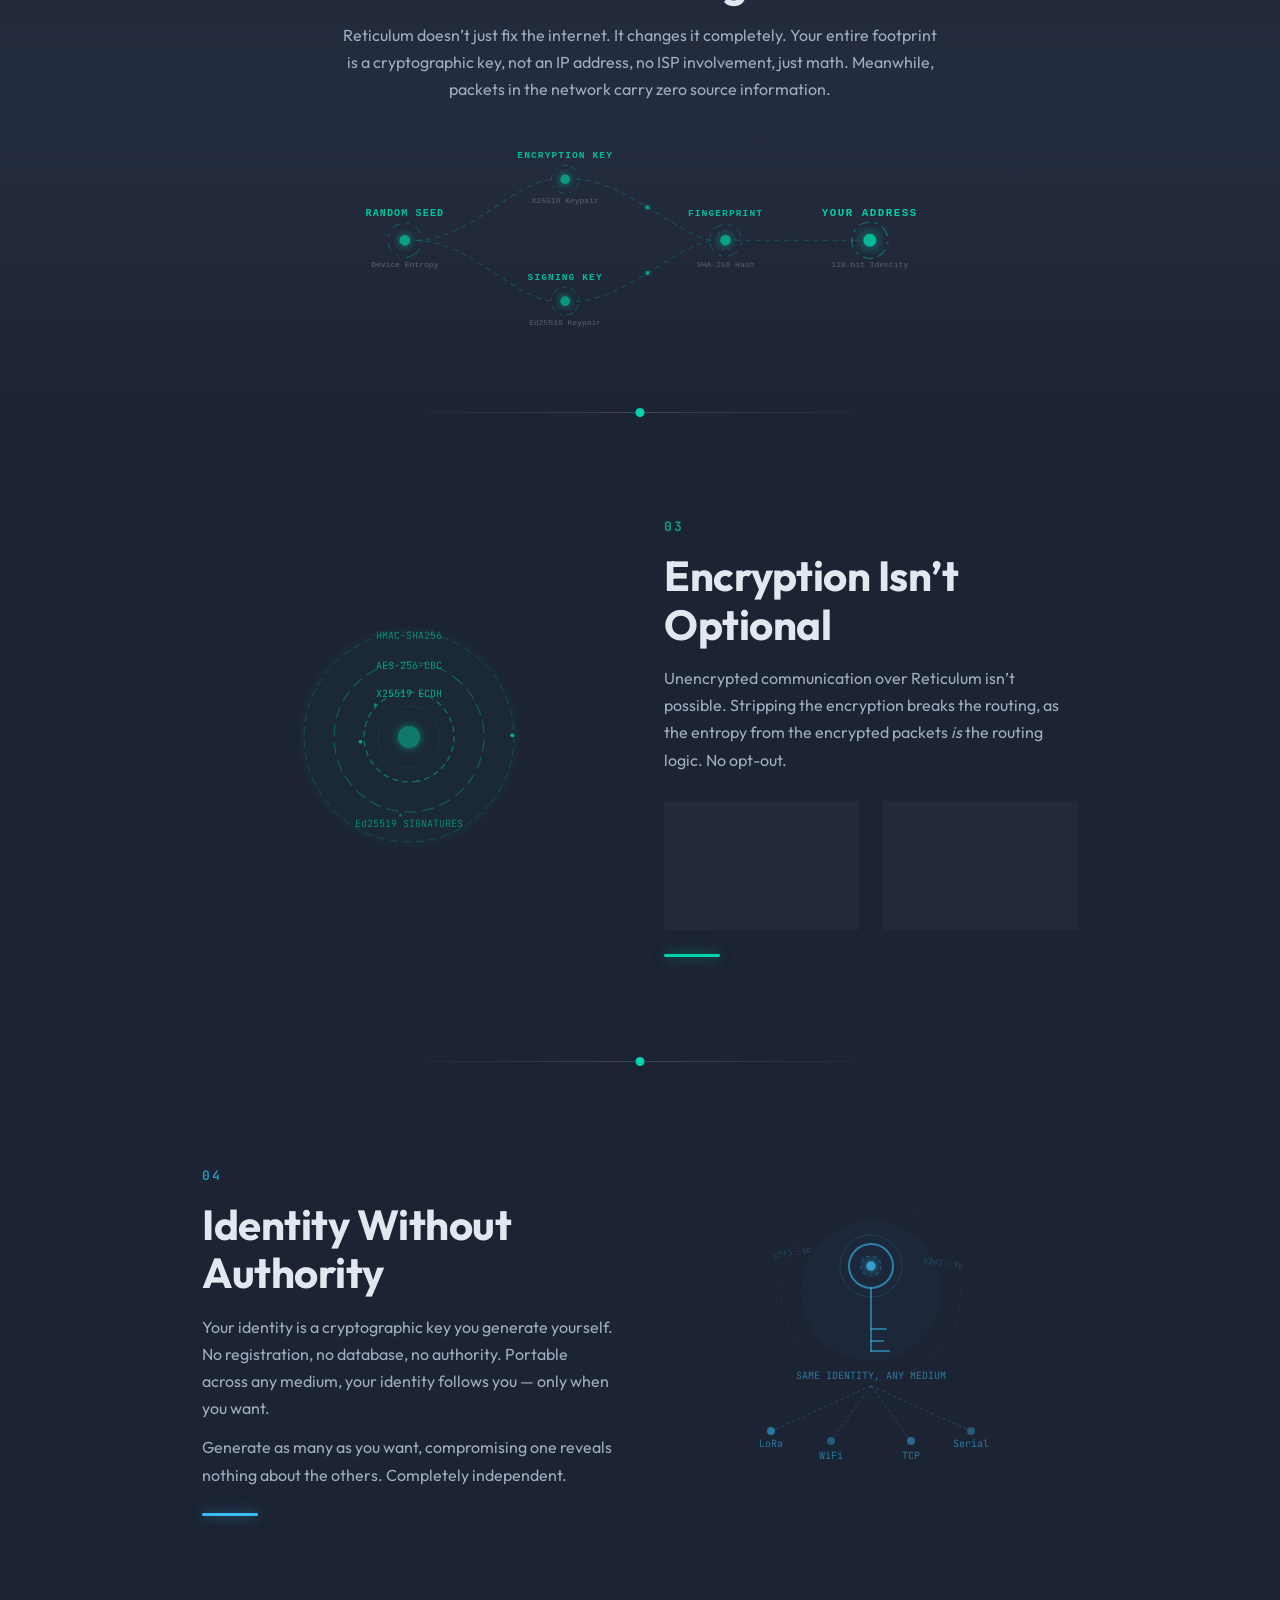
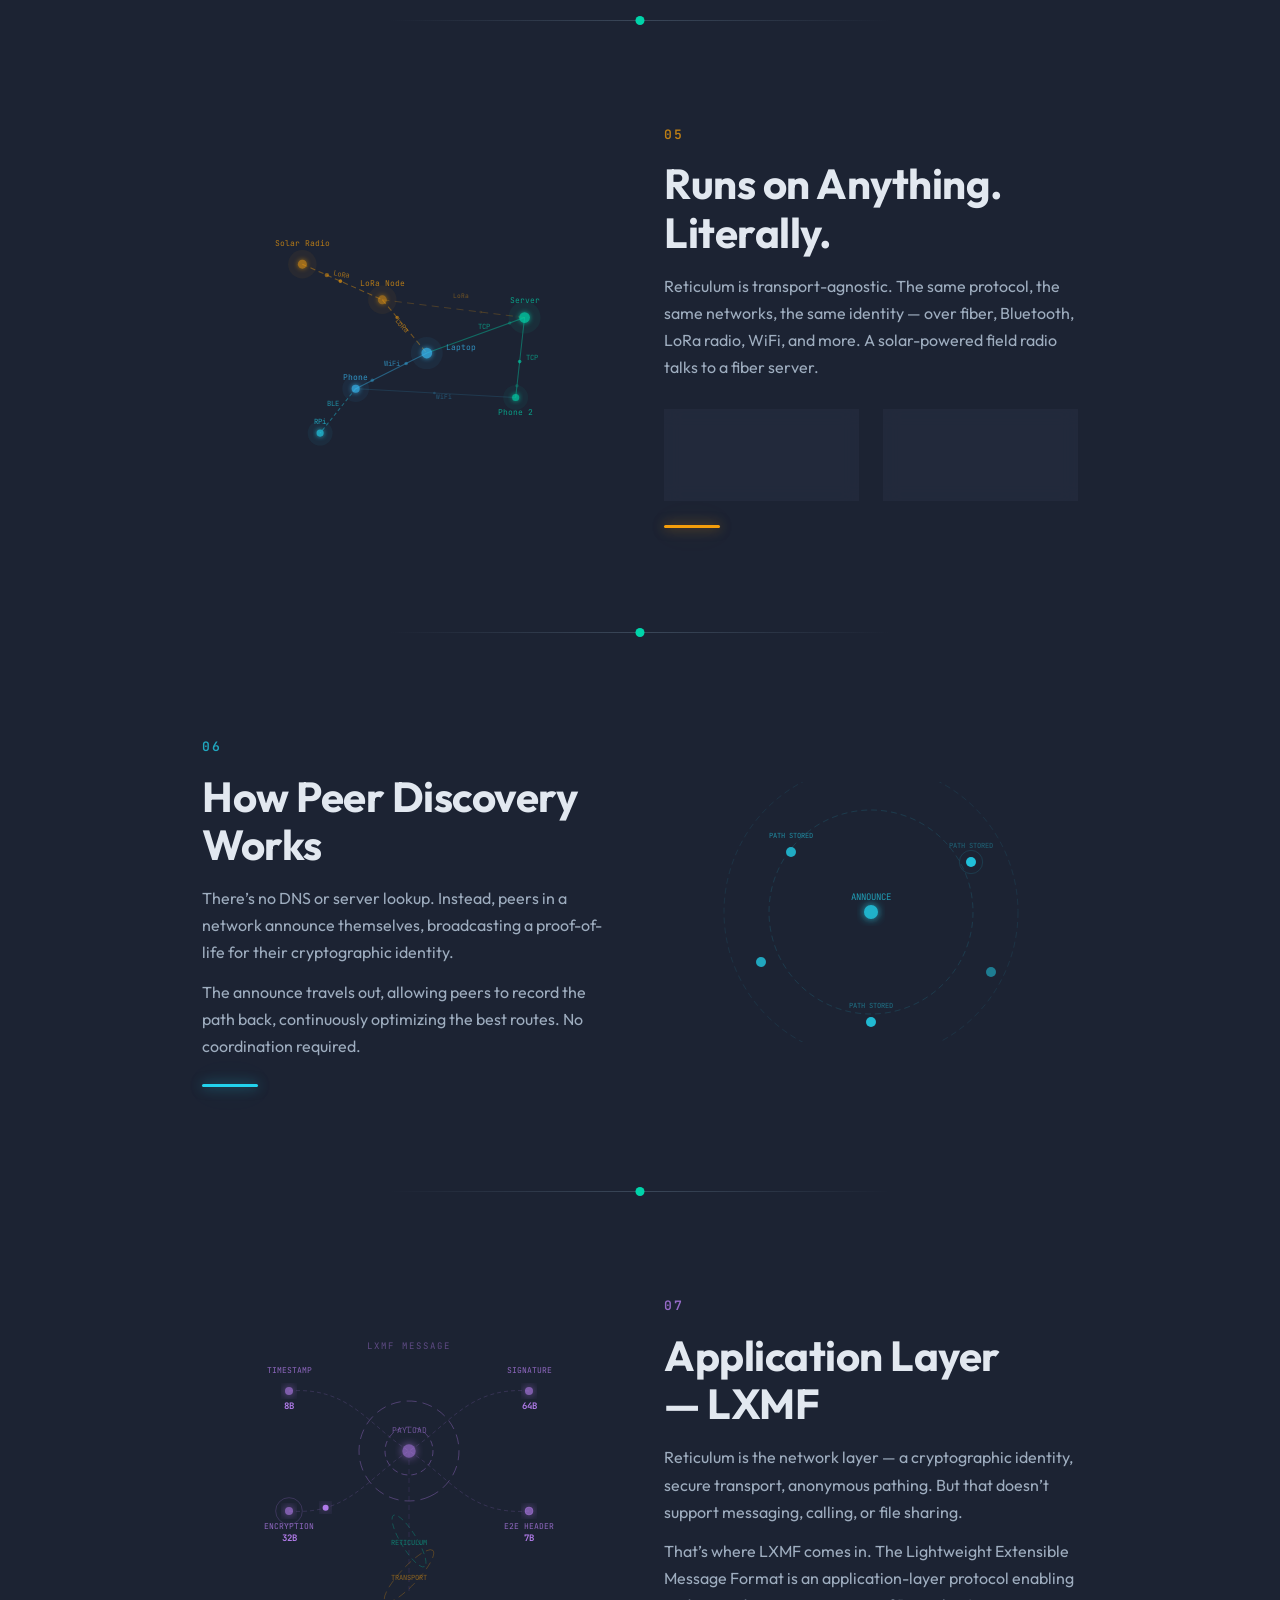
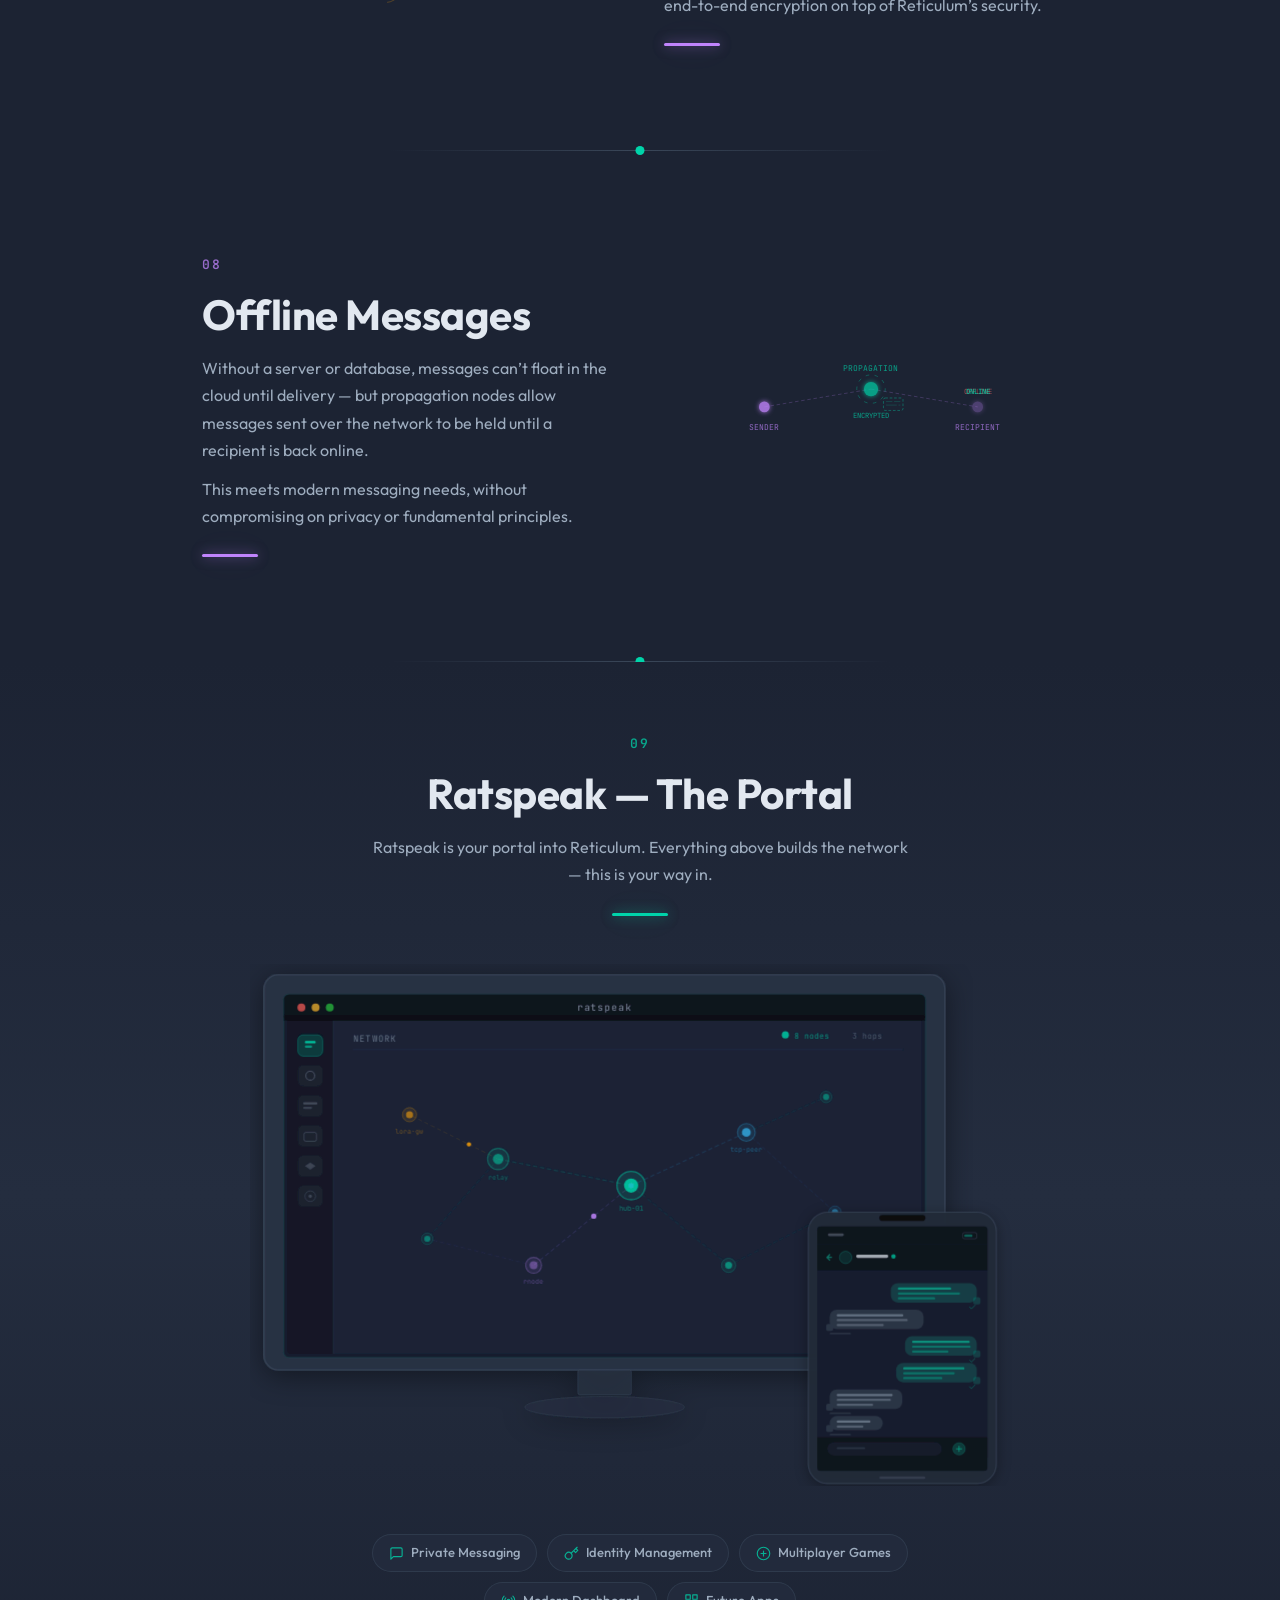
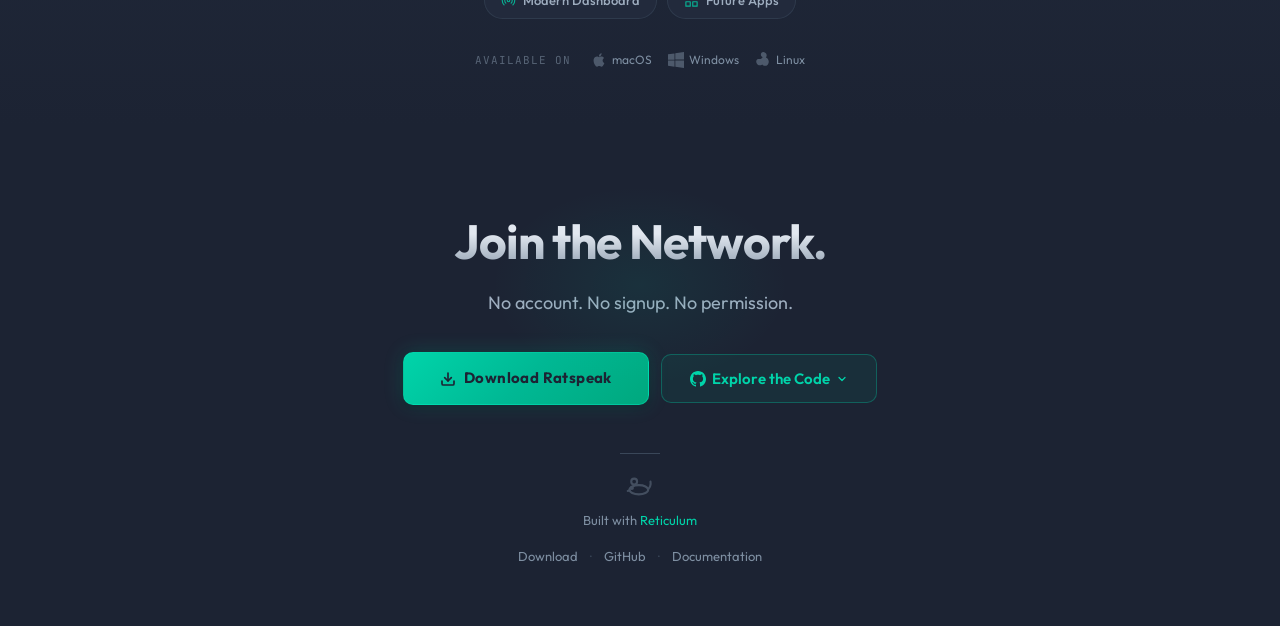
==== commit 5db7af3a: "Redesign about page portal section, update site pages - Replace verbose 5-row showcase (old section " ====
--- a/about.html
+++ b/about.html
@@ -206,72 +206,80 @@
         .navbar-right {
             display: flex;
             align-items: center;
-            gap: 20px;
-        }
-
-        .navbar-link {
-            color: var(--text-secondary);
-            text-decoration: none;
-            font-size: 13px;
-            font-weight: 500;
+            gap: 12px;
+        }
+
+        .navbar-sep {
+            width: 1px;
+            height: 20px;
+            background: var(--border);
+            opacity: 0.6;
+        }
+
+        .navbar-gh {
+            display: flex;
+            align-items: center;
+            color: var(--text-muted);
             transition: color 0.2s;
-        }
-
-        .navbar-link:hover {
+            padding: 4px;
+        }
+
+        .navbar-gh:hover {
             color: var(--text-primary);
         }
 
-        .navbar-link--active {
-            color: var(--green);
-        }
-
         /* ── Hamburger Menu ───────────────────────────────── */
 
         .navbar-hamburger {
-            display: none;
+            display: flex;
+            align-items: center;
+            justify-content: center;
             background: none;
             border: none;
             cursor: pointer;
             padding: 6px;
             color: var(--text-secondary);
             transition: color 0.2s;
+            border-radius: 6px;
         }
 
         .navbar-hamburger:hover {
             color: var(--text-primary);
-        }
-
-        .navbar-mobile-menu {
-            display: none;
+            background: rgba(255, 255, 255, 0.04);
+        }
+
+        .navbar-menu {
+            display: flex;
             position: fixed;
             top: 56px;
-            left: 0;
-            right: 0;
+            right: 16px;
+            min-width: 160px;
             background: linear-gradient(180deg, rgba(28, 35, 51, 0.98) 0%, rgba(36, 45, 63, 0.98) 100%);
             backdrop-filter: blur(20px);
-            border-bottom: 1px solid var(--border);
-            padding: 12px 20px 16px;
+            border: 1px solid var(--border);
+            border-radius: 12px;
+            padding: 8px;
             flex-direction: column;
-            gap: 4px;
+            gap: 2px;
             z-index: 99;
             box-shadow: 0 8px 32px rgba(0, 0, 0, 0.4);
             opacity: 0;
             transform: translateY(-8px);
-            transition: opacity 0.25s ease, transform 0.25s ease;
+            transition: opacity 0.2s ease, transform 0.2s ease;
             pointer-events: none;
         }
 
-        .navbar-mobile-menu.open {
+        .navbar-menu.open {
             opacity: 1;
             transform: translateY(0);
             pointer-events: auto;
         }
 
-        .navbar-mobile-menu a {
+        .navbar-menu a {
             display: flex;
             align-items: center;
             gap: 8px;
-            padding: 12px 14px;
+            padding: 10px 14px;
             color: var(--text-secondary);
             text-decoration: none;
             font-size: 14px;
@@ -280,25 +288,13 @@
             transition: background 0.15s, color 0.15s;
         }
 
-        .navbar-mobile-menu a:hover {
-            background: rgba(255, 255, 255, 0.04);
+        .navbar-menu a:hover {
+            background: rgba(255, 255, 255, 0.06);
             color: var(--text-primary);
         }
 
-        .navbar-mobile-menu a.mobile-active {
+        .navbar-menu a.menu-active {
             color: var(--green);
-        }
-
-        .navbar-mobile-menu .mobile-divider {
-            height: 1px;
-            background: var(--border);
-            margin: 4px 0;
-        }
-
-        @media (max-width: 640px) {
-            .navbar-right { display: none; }
-            .navbar-hamburger { display: block; }
-            .navbar-mobile-menu { display: flex; }
         }
 
         .nr-btn {
@@ -306,8 +302,8 @@
             color: var(--green);
             border: 1px solid rgba(0, 212, 170, 0.3);
             border-radius: 8px;
-            padding: 7px 14px;
-            font-size: 12px;
+            padding: 8px 18px;
+            font-size: 13px;
             font-weight: 600;
             cursor: pointer;
             font-family: var(--font-sans);
@@ -439,29 +435,21 @@
 
         /* ── Centerpiece Diamond ────────────────────── */
         .centerpiece {
-            padding: 80px 0;
+            padding: 40px 0;
         }
         .centerpiece-inner {
-            background: var(--glass-bg);
-            border: 1px solid var(--glass-border);
-            border-radius: 20px;
-            padding: 48px;
-            backdrop-filter: blur(8px);
+            padding: 40px 32px 20px;
             position: relative;
             overflow: hidden;
-            box-shadow: 0 8px 32px rgba(0, 0, 0, 0.3);
-        }
-        .centerpiece-inner::before {
-            content: '';
-            position: absolute;
-            top: -1px; left: 0; right: 0;
-            height: 3px;
-            background: linear-gradient(90deg, transparent, var(--green), transparent);
-            opacity: 0.6;
         }
         .centerpiece-header {
             text-align: center;
-            margin-bottom: 40px;
+            margin-bottom: 24px;
+        }
+        .cp-center {
+            text-align: center;
+            margin-left: auto;
+            margin-right: auto;
         }
         .centerpiece-flow {
             display: flex;
@@ -469,7 +457,7 @@
             justify-content: center;
             gap: 16px;
             flex-wrap: nowrap;
-            margin: 32px 0;
+            margin: 16px 0 0;
         }
         .centerpiece-stats {
             display: flex;
@@ -650,51 +638,6 @@
             line-height: 1.5;
         }
 
-        /* ── Zen Pillars ────────────────────────────── */
-        .zen-section {
-            padding: 72px 0;
-        }
-        .zen-pillar {
-            display: flex;
-            align-items: flex-start;
-            gap: 20px;
-            padding: 28px 0;
-            border-bottom: 1px solid rgba(58, 71, 89, 0.3);
-        }
-        .zen-pillar:last-child { border-bottom: none; }
-        .zen-pillar__icon {
-            flex-shrink: 0;
-            width: 40px;
-            height: 40px;
-            display: flex;
-            align-items: center;
-            justify-content: center;
-            border-radius: 10px;
-            background: rgba(0, 212, 170, 0.08);
-            border: 1px solid rgba(0, 212, 170, 0.15);
-            color: var(--green);
-        }
-        .zen-pillar__icon svg { width: 20px; height: 20px; }
-        /* Zen pillar color differentiation */
-        .zen-pillar--green .zen-pillar__icon { background: rgba(0, 212, 170, 0.08); border-color: rgba(0, 212, 170, 0.15); color: var(--green); }
-        .zen-pillar--green .zen-pillar__title { color: var(--green); }
-        .zen-pillar--blue .zen-pillar__icon { background: rgba(56, 189, 248, 0.08); border-color: rgba(56, 189, 248, 0.15); color: var(--blue); }
-        .zen-pillar--blue .zen-pillar__title { color: var(--blue); }
-        .zen-pillar--orange .zen-pillar__icon { background: rgba(245, 158, 11, 0.08); border-color: rgba(245, 158, 11, 0.15); color: var(--orange); }
-        .zen-pillar--orange .zen-pillar__title { color: var(--orange); }
-        .zen-pillar--purple .zen-pillar__icon { background: rgba(192, 132, 252, 0.08); border-color: rgba(192, 132, 252, 0.15); color: var(--purple); }
-        .zen-pillar--purple .zen-pillar__title { color: var(--purple); }
-        .zen-pillar__title {
-            font-weight: 600;
-            font-size: 16px;
-            color: var(--green);
-            margin-bottom: 4px;
-        }
-        .zen-pillar__desc {
-            font-size: 14px;
-            color: var(--text-secondary);
-            line-height: 1.6;
-        }
 
         /* ── CTA Footer ─────────────────────────────── */
         .cta-footer {
@@ -878,286 +821,136 @@
         }
 
         /* ── Staggered Fade-in ─────────────────────── */
-        .fade-in-stagger .fcard,
-        .fade-in-stagger .zen-pillar {
+        .fade-in-stagger .fcard {
             opacity: 0;
             transform: translateY(24px);
             transition: opacity 0.7s cubic-bezier(0.16, 1, 0.3, 1),
                         transform 0.7s cubic-bezier(0.16, 1, 0.3, 1);
             transition-delay: calc(var(--step-index, 0) * 0.08s);
         }
-        .fade-in-stagger.visible .fcard,
-        .fade-in-stagger.visible .zen-pillar {
+        .fade-in-stagger.visible .fcard {
             opacity: 1;
             transform: translateY(0);
         }
 
-        /* ── Showcase Segments ──────────────────────── */
-        .showcase-row {
-            display: grid;
-            grid-template-columns: 1fr 1fr;
-            gap: 48px;
+        /* ── Portal Section ────────────────────────── */
+        .portal-section {
+            padding: 72px 0 0;
+            position: relative;
+            overflow: hidden;
+            background: linear-gradient(180deg, var(--bg-primary) 0%, var(--bg-secondary) 50%, var(--bg-primary) 100%);
+        }
+        .portal-header {
+            text-align: center;
+            max-width: 600px;
+            margin: 0 auto 48px;
+        }
+        .portal-header .section-body {
+            max-width: 540px;
+            margin: 0 auto;
+        }
+        .portal-header .accent-line {
+            margin: 24px auto 0;
+        }
+
+        /* Hero monitor */
+        .portal-hero {
+            position: relative;
+            max-width: 780px;
+            margin: 0 auto 48px;
+        }
+        .portal-glow {
+            position: absolute;
+            top: 50%; left: 50%;
+            transform: translate(-50%, -50%);
+            width: 500px; height: 350px;
+            background: radial-gradient(ellipse, rgba(0,212,170,0.06) 0%, transparent 70%);
+            pointer-events: none;
+            z-index: 0;
+        }
+        .portal-monitor-svg {
+            width: 100%;
+            height: auto;
+            display: block;
+            position: relative;
+            z-index: 1;
+        }
+
+        /* Feature pills */
+        .portal-features {
+            display: flex;
+            flex-wrap: wrap;
+            justify-content: center;
+            gap: 10px;
+            max-width: 660px;
+            margin: 0 auto 32px;
+        }
+        .portal-pill {
+            display: inline-flex;
             align-items: center;
-            padding: 56px 0;
-        }
-        .showcase-row--reverse .showcase-frame { order: -1; }
-
-        .showcase-frame {
+            gap: 7px;
+            padding: 8px 16px;
             background: var(--glass-bg);
             border: 1px solid var(--glass-border);
-            border-radius: 18px;
-            backdrop-filter: blur(10px);
-            overflow: hidden;
-            box-shadow: 0 8px 32px rgba(0, 0, 0, 0.25);
-        }
-        .showcase-frame--green  { border-color: rgba(0, 212, 170, 0.3); }
-        .showcase-frame--purple { border-color: rgba(192, 132, 252, 0.3); }
-        .showcase-frame--blue   { border-color: rgba(56, 189, 248, 0.3); }
-        .showcase-frame--cyan   { border-color: rgba(34, 211, 238, 0.3); }
-        .showcase-frame--orange { border-color: rgba(245, 158, 11, 0.3); }
-
-        .showcase-titlebar {
+            border-radius: 20px;
+            backdrop-filter: blur(8px);
+            font-size: 13px;
+            font-weight: 500;
+            color: var(--text-secondary);
+            opacity: 0;
+            transform: translateY(12px);
+            transition: border-color 0.3s, color 0.3s, transform 0.3s, opacity 0.5s;
+            transition-delay: calc(var(--pill-i, 0) * 0.06s);
+        }
+        .portal-features.visible .portal-pill {
+            opacity: 1;
+            transform: translateY(0);
+        }
+        .portal-pill:hover {
+            border-color: rgba(0,212,170,0.3);
+            color: var(--text-primary);
+            transform: translateY(-2px);
+        }
+        .portal-pill svg {
+            width: 15px; height: 15px;
+            color: var(--green);
+            flex-shrink: 0;
+            opacity: 0.8;
+        }
+
+        /* Platform row */
+        .portal-platforms {
             display: flex;
             align-items: center;
-            gap: 8px;
-            padding: 10px 16px;
-            border-bottom: 1px solid var(--glass-border);
-            background: rgba(0, 0, 0, 0.15);
-        }
-        .showcase-titlebar__dot {
-            width: 8px; height: 8px;
-            border-radius: 50%;
-        }
-        .showcase-titlebar__title {
+            justify-content: center;
+            gap: 20px;
+            margin-bottom: 0;
+            padding-bottom: 56px;
+        }
+        .portal-platforms__label {
             font-family: var(--font-mono);
             font-size: 11px;
             color: var(--text-muted);
-            letter-spacing: 0.5px;
-        }
-        .showcase-body {
-            padding: 20px;
-        }
-
-        /* Mock chat messages */
-        .mock-msg {
+            letter-spacing: 1px;
+            text-transform: uppercase;
+            opacity: 0.6;
+        }
+        .portal-platforms__icons {
             display: flex;
-            gap: 8px;
-            margin-bottom: 10px;
-            align-items: flex-end;
-        }
-        .mock-msg--out { justify-content: flex-end; }
-        .mock-msg__bubble {
-            padding: 8px 12px;
-            border-radius: 12px;
-            font-size: 12px;
-            line-height: 1.45;
-            max-width: 75%;
-        }
-        .mock-msg--in .mock-msg__bubble {
-            background: var(--bg-tertiary);
-            color: var(--text-secondary);
-            border-bottom-left-radius: 4px;
-        }
-        .mock-msg--out .mock-msg__bubble {
-            background: rgba(0, 212, 170, 0.15);
-            color: var(--text-primary);
-            border-bottom-right-radius: 4px;
-        }
-        .mock-msg__meta {
-            font-size: 9px;
-            color: var(--text-muted);
-            margin-top: 3px;
+            gap: 16px;
+            align-items: center;
+        }
+        .portal-platform {
             display: flex;
             align-items: center;
-            gap: 4px;
-        }
-        .mock-input-bar {
-            display: flex;
-            gap: 8px;
-            padding: 10px;
-            border-top: 1px solid var(--glass-border);
-            background: rgba(0, 0, 0, 0.1);
-        }
-        .mock-input-field {
-            flex: 1;
-            background: var(--bg-primary);
-            border: 1px solid var(--border);
-            border-radius: 8px;
-            padding: 6px 10px;
-            font-size: 11px;
+            gap: 5px;
+            font-size: 12px;
             color: var(--text-muted);
         }
-        .mock-send-btn {
-            width: 28px; height: 28px;
-            border-radius: 8px;
-            background: rgba(0, 212, 170, 0.2);
-            border: 1px solid rgba(0, 212, 170, 0.3);
-            display: flex;
-            align-items: center;
-            justify-content: center;
-        }
-
-        /* Mock connection rows */
-        .mock-filter-bar {
-            display: flex;
-            gap: 6px;
-            margin-bottom: 12px;
-        }
-        .mock-filter-pill {
-            padding: 4px 10px;
-            border-radius: 6px;
-            font-size: 10px;
-            font-family: var(--font-mono);
-            background: var(--bg-tertiary);
-            color: var(--text-muted);
-            border: 1px solid var(--border);
-        }
-        .mock-filter-pill--active {
-            background: rgba(0, 212, 170, 0.12);
-            color: var(--green);
-            border-color: rgba(0, 212, 170, 0.3);
-        }
-        .mock-conn-row {
-            display: flex;
-            align-items: center;
-            gap: 8px;
-            padding: 7px 0;
-            border-bottom: 1px solid rgba(58, 71, 89, 0.2);
-            font-size: 11px;
-        }
-        .mock-conn-row:last-child { border-bottom: none; }
-        .mock-conn-dot {
-            width: 7px; height: 7px;
-            border-radius: 50%;
-            flex-shrink: 0;
-        }
-        .mock-conn-dot--online  { background: var(--green); box-shadow: 0 0 4px rgba(0,212,170,0.4); }
-        .mock-conn-dot--stale   { background: var(--orange); }
-        .mock-conn-dot--offline { background: var(--text-muted); opacity: 0.4; }
-        .mock-conn-name {
-            flex: 1;
-            color: var(--text-secondary);
-            font-family: var(--font-mono);
-            font-size: 11px;
-        }
-        .mock-conn-hops {
-            font-size: 9px;
-            padding: 2px 6px;
-            border-radius: 4px;
-            background: var(--bg-tertiary);
-            color: var(--text-muted);
-            font-family: var(--font-mono);
-        }
-        .mock-conn-time {
-            font-size: 9px;
-            color: var(--text-muted);
-            min-width: 36px;
-            text-align: right;
-        }
-
-        /* Mock identity cards */
-        .mock-identity-card {
-            display: flex;
-            align-items: center;
-            gap: 12px;
-            padding: 14px;
-            background: var(--bg-tertiary);
-            border-radius: 12px;
-            margin-bottom: 12px;
-            border: 1px solid rgba(34, 211, 238, 0.2);
-        }
-        .mock-identity-avatar {
-            width: 40px; height: 40px;
-            border-radius: 10px;
-            flex-shrink: 0;
-            overflow: hidden;
-        }
-        .mock-identity-name {
-            font-weight: 600;
-            font-size: 13px;
-            color: var(--text-primary);
-        }
-        .mock-identity-hash {
-            font-family: var(--font-mono);
-            font-size: 10px;
-            color: var(--text-muted);
-            margin-top: 2px;
-        }
-        .mock-identity-list-item {
-            display: flex;
-            align-items: center;
-            gap: 10px;
-            padding: 8px 0;
-            border-bottom: 1px solid rgba(58, 71, 89, 0.2);
-            font-size: 12px;
-        }
-        .mock-identity-list-item:last-child { border-bottom: none; }
-        .mock-identity-list-avatar {
-            width: 28px; height: 28px;
-            border-radius: 7px;
-            flex-shrink: 0;
-            overflow: hidden;
-        }
-
-        /* Mock interface cards */
-        .mock-iface-card {
-            background: var(--bg-tertiary);
-            border-radius: 10px;
-            padding: 12px 14px;
-            margin-bottom: 10px;
-            border-left: 3px solid var(--border);
-        }
-        .mock-iface-card:last-child { margin-bottom: 0; }
-        .mock-iface-card--lora  { border-left-color: var(--orange); }
-        .mock-iface-card--tcp   { border-left-color: var(--green); }
-        .mock-iface-card--auto  { border-left-color: var(--blue); }
-        .mock-iface-header {
-            display: flex;
-            align-items: center;
-            justify-content: space-between;
-            margin-bottom: 6px;
-        }
-        .mock-iface-name {
-            font-weight: 600;
-            font-size: 12px;
-            color: var(--text-primary);
-        }
-        .mock-iface-status {
-            font-size: 9px;
-            padding: 2px 7px;
-            border-radius: 4px;
-            font-weight: 600;
-            font-family: var(--font-mono);
-            letter-spacing: 0.5px;
-        }
-        .mock-iface-status--up {
-            background: rgba(0, 212, 170, 0.12);
-            color: var(--green);
-        }
-        .mock-iface-status--down {
-            background: rgba(255, 107, 107, 0.12);
-            color: var(--red);
-        }
-        .mock-iface-stats {
-            font-size: 10px;
-            color: var(--text-muted);
-            font-family: var(--font-mono);
-        }
-
-        /* ── Sparklines (Network Health) ───────────── */
-        .mock-sparkline {
-            width: 48px;
-            height: 16px;
-            flex-shrink: 0;
-        }
-
-        /* ── App Cards (Future Apps) ──────────────── */
-        .mock-app-card { display: flex; align-items: center; gap: 12px; padding: 12px 14px; background: var(--bg-tertiary); border-radius: 10px; margin-bottom: 10px; }
-        .mock-app-card__icon { width: 36px; height: 36px; border-radius: 9px; border: 1px solid; display: flex; align-items: center; justify-content: center; flex-shrink: 0; }
-        .mock-app-card__info { flex: 1; }
-        .mock-app-card__name { font-weight: 600; font-size: 12px; color: var(--text-primary); margin-bottom: 2px; }
-        .mock-app-card__desc { font-size: 10px; color: var(--text-muted); line-height: 1.4; }
-        .mock-app-card__badge { font-family: var(--font-mono); font-size: 8px; font-weight: 700; letter-spacing: 0.5px; color: var(--green); background: rgba(0, 212, 170, 0.1); border: 1px solid rgba(0, 212, 170, 0.2); border-radius: 4px; padding: 2px 6px; flex-shrink: 0; }
+        .portal-platform svg {
+            width: 16px; height: 16px;
+            opacity: 0.5;
+        }
 
         /* ── Announce Visual ───────────────────────── */
         .announce-visual svg {
@@ -1175,20 +968,22 @@
             .feature-row--reverse .feature-visual { order: 0; }
             .feature-visual { order: -1 !important; }
             .feature-visual svg { max-width: 240px; }
-            .centerpiece-inner { padding: 28px 20px; }
+            .centerpiece-inner { padding: 28px 20px 16px; }
+            .gradient-band { background: none; }
+            .centerpiece-header { text-align: left; }
+            .cp-center { text-align: left; margin-left: 0; margin-right: 0; }
             .feature-grid {
                 grid-template-columns: 1fr;
             }
             .stat-row { flex-direction: column; }
             .stat-card { min-width: unset; }
             .comparison-table { font-size: 12px; }
-            .showcase-row {
-                grid-template-columns: 1fr;
-                gap: 28px;
-                padding: 40px 0;
-            }
-            .showcase-row--reverse .showcase-frame { order: 0; }
-            .showcase-frame { order: -1 !important; }
+
+            .portal-section { padding: 56px 0 0; }
+            .portal-hero { margin-bottom: 36px; }
+            .portal-features { gap: 8px; margin-bottom: 24px; }
+            .portal-pill { padding: 6px 12px; font-size: 12px; }
+            .portal-platforms { flex-direction: column; gap: 10px; padding-bottom: 40px; }
 
             .hero-title { letter-spacing: -0.5px; }
         }
@@ -1222,34 +1017,26 @@
         </a>
     </div>
     <div class="navbar-right">
-        <a href="download.html" class="navbar-link">Download</a>
-        <a href="about.html" class="navbar-link navbar-link--active">About</a>
-        <a href="docs.html" class="navbar-link">Docs</a>
-        <a href="https://github.com/ratspeak" class="nr-btn" target="_blank" rel="noopener noreferrer">
-            GitHub
-            <svg width="12" height="12" viewBox="0 0 24 24" fill="none" stroke="currentColor" stroke-width="2.5" stroke-linecap="round" stroke-linejoin="round"><path d="M7 17l10-10"/><path d="M7 7h10v10"/></svg>
+        <button class="navbar-hamburger" id="navHamburger" aria-label="Menu">
+            <svg width="20" height="20" viewBox="0 0 24 24" fill="none" stroke="currentColor" stroke-width="2" stroke-linecap="round"><line x1="4" y1="6" x2="20" y2="6"/><line x1="4" y1="12" x2="20" y2="12"/><line x1="4" y1="18" x2="20" y2="18"/></svg>
+        </button>
+        <div class="navbar-sep"></div>
+        <a href="https://github.com/ratspeak" class="navbar-gh" target="_blank" rel="noopener noreferrer" aria-label="GitHub">
+            <svg width="20" height="20" viewBox="0 0 24 24" fill="currentColor"><path d="M12 0c-6.626 0-12 5.373-12 12 0 5.302 3.438 9.8 8.207 11.387.599.111.793-.261.793-.577v-2.234c-3.338.726-4.033-1.416-4.033-1.416-.546-1.387-1.333-1.756-1.333-1.756-1.089-.745.083-.729.083-.729 1.205.084 1.839 1.237 1.839 1.237 1.07 1.834 2.807 1.304 3.492.997.107-.775.418-1.305.762-1.604-2.665-.305-5.467-1.334-5.467-5.931 0-1.311.469-2.381 1.236-3.221-.124-.303-.535-1.524.117-3.176 0 0 1.008-.322 3.301 1.23.957-.266 1.983-.399 3.003-.404 1.02.005 2.047.138 3.006.404 2.291-1.552 3.297-1.23 3.297-1.23.653 1.653.242 2.874.118 3.176.77.84 1.235 1.911 1.235 3.221 0 4.609-2.807 5.624-5.479 5.921.43.372.823 1.102.823 2.222v3.293c0 .319.192.694.801.576 4.765-1.589 8.199-6.086 8.199-11.386 0-6.627-5.373-12-12-12z"/></svg>
         </a>
     </div>
-    <button class="navbar-hamburger" id="navHamburger" aria-label="Menu">
-        <svg width="22" height="22" viewBox="0 0 24 24" fill="none" stroke="currentColor" stroke-width="2" stroke-linecap="round"><line x1="4" y1="6" x2="20" y2="6"/><line x1="4" y1="12" x2="20" y2="12"/><line x1="4" y1="18" x2="20" y2="18"/></svg>
-    </button>
 </nav>
-<div class="navbar-mobile-menu" id="navMobileMenu">
+<div class="navbar-menu" id="navMenu">
     <a href="download.html">Download</a>
-    <a href="about.html" class="mobile-active">About</a>
+    <a href="about.html" class="menu-active">About</a>
     <a href="docs.html">Docs</a>
-    <div class="mobile-divider"></div>
-    <a href="https://github.com/ratspeak" target="_blank" rel="noopener noreferrer">
-        GitHub
-        <svg width="12" height="12" viewBox="0 0 24 24" fill="none" stroke="currentColor" stroke-width="2.5" stroke-linecap="round" stroke-linejoin="round"><path d="M7 17l10-10"/><path d="M7 7h10v10"/></svg>
-    </a>
 </div>
 
 <section class="hero-banner" id="top">
     <canvas id="meshCanvas"></canvas>
     <div class="hero-content">
-        <h1 class="hero-title">The Network Is<br>the Vulnerability</h1>
-        <p class="hero-subtitle">A visual guide to Ratspeak &amp; the Reticulum stack &mdash; a cryptographic network that doesn&rsquo;t just patch the internet, it replaces it.</p>
+        <h1 class="hero-title">The Internet<br>Is Vulnerable</h1>
+        <p class="hero-subtitle">A visual guide to Ratspeak &amp; the underlying technology, Reticulum &mdash; a cryptographic network that doesn&rsquo;t just patch the internet.<br>It replaces it.</p>
     </div>
     <div class="scroll-hint">
         <svg viewBox="0 0 24 24" fill="none" stroke="currentColor" stroke-width="2" stroke-linecap="round" stroke-linejoin="round"><path d="M7 10l5 5 5-5"/></svg>
@@ -1261,12 +1048,12 @@
 <!-- ══════════════════════════════════════════════════════
      SECTION 1: THE INTERNET WAS NEVER DESIGNED FOR YOU
      ══════════════════════════════════════════════════════ -->
-<section class="container" style="padding-top: 48px; padding-bottom: 48px;">
+<section class="container" style="padding-top: 32px; padding-bottom: 32px;">
     <div class="feature-row fade-in">
         <div>
             <span class="section-num section-num--orange">01</span>
-            <h2 class="section-title">The Internet Wasn't<br>Designed for Us</h2>
-            <p class="section-body">The Internet's architecture requires surveillance. Every protocol leaks location &mdash; IP addresses are like street addresses, and TLS is a locked envelope with that address in permanent marker. Even VPNs just shift the trust problem. <strong>Someone always knows.</strong></p>
+            <h2 class="section-title">The Internet Doesn't<br>Respect Us</h2>
+            <p class="section-body">The internet&rsquo;s architecture requires surveillance by design, and every move you make is permanent. Even VPNs just shift the trust problem. <strong>Someone always knows.</strong></p>
             <div class="accent-line accent-line--orange"></div>
         </div>
         <div class="feature-visual">
@@ -1400,12 +1187,12 @@
 <!-- ══════════════════════════════════════════════════════
      SECTION 2: WHAT IF THE NETWORK WAS DIFFERENT?
      ══════════════════════════════════════════════════════ -->
-<section class="container centerpiece gradient-band">
-    <div class="centerpiece-inner fade-in">
+<section class="centerpiece gradient-band">
+    <div class="centerpiece-inner container fade-in">
         <div class="centerpiece-header">
             <span class="section-num section-num--green">02</span>
-            <h2 class="section-title" style="text-align: center;">What If We Imagine<br>a New Network?</h2>
-            <p class="section-body" style="text-align: center; max-width: 600px; margin: 0 auto;">Reticulum doesn't just fix the internet. It changes it completely. Your entire footprint is a cryptographic key, not an IP address, no ISP involvement, just math. Meanwhile, packets in the network carry zero source address information.</p>
+            <h2 class="section-title cp-center">It&rsquo;s Time For<br>Some Change</h2>
+            <p class="section-body cp-center" style="max-width: 600px;">Reticulum doesn&rsquo;t just fix the internet. It changes it completely. Your entire footprint is a cryptographic key, not an IP address, no ISP involvement, just math. Meanwhile, packets in the network carry zero source information.</p>
         </div>
 
         <!-- Identity Forge: horizontal diamond-flow SVG animation
@@ -1594,23 +1381,25 @@
     </div>
 </section>
 
+<div class="section-divider"></div>
+
 <!-- ══════════════════════════════════════════════════════
      SECTION 3: ENCRYPTION IS GRAVITY
      ══════════════════════════════════════════════════════ -->
-<section class="container" style="padding-top: 48px; padding-bottom: 48px;">
+<section class="container" style="padding-top: 32px; padding-bottom: 32px;">
     <div class="feature-row feature-row--reverse fade-in">
         <div>
             <span class="section-num section-num--green">03</span>
-            <h2 class="section-title">Encryption Is Gravity,<br>Not a Feature</h2>
-            <p class="section-body">Reticulum makes unencrypted communication <strong>impossible</strong>. Stripping encryption breaks the routing itself &mdash; as the entropy of the encrypted packets <em>is</em> the routing logic. You can't opt-out.</p>
+            <h2 class="section-title">Encryption Isn&rsquo;t<br>Optional</h2>
+            <p class="section-body">Unencrypted communication over Reticulum isn&rsquo;t possible. Stripping the encryption breaks the routing, as the entropy from the encrypted packets <em>is</em> the routing logic. No opt-out.</p>
             <div class="stat-row">
                 <div class="stat-card">
-                    <div class="stat-card__num">3</div>
-                    <div class="stat-card__label">Packets to establish a fully encrypted link</div>
+                    <div class="stat-card__num">X25519</div>
+                    <div class="stat-card__label">Elliptic-curve key exchange for forward secrecy</div>
                 </div>
                 <div class="stat-card">
-                    <div class="stat-card__num">297</div>
-                    <div class="stat-card__label">Total bytes for link establishment</div>
+                    <div class="stat-card__num">AES-256</div>
+                    <div class="stat-card__label">Symmetric encryption on all traffic, no exceptions</div>
                 </div>
             </div>
             <div class="accent-line accent-line--green"></div>
@@ -1679,23 +1468,13 @@
 <!-- ══════════════════════════════════════════════════════
      SECTION 4: IDENTITY WITHOUT AUTHORITY
      ══════════════════════════════════════════════════════ -->
-<section class="container" style="padding-top: 48px; padding-bottom: 48px;">
+<section class="container" style="padding-top: 32px; padding-bottom: 32px;">
     <div class="feature-row fade-in">
         <div>
             <span class="section-num section-num--blue">04</span>
             <h2 class="section-title">Identity Without Authority</h2>
-            <p class="section-body">Your identity is a 512-bit keypair you generate yourself. No registration, no servers, no authority. Portable across any medium, your identity follows you &mdash; only when you want it to.</p>
-            <p class="section-body" style="margin-top: 12px;">Generate as many as you want. Each is cryptographically independent and compromising one reveals nothing about the others.</p>
-            <div class="stat-row">
-                <div class="stat-card">
-                    <div class="stat-card__num">0</div>
-                    <div class="stat-card__label">Servers, tokens, or accounts required</div>
-                </div>
-                <div class="stat-card">
-                    <div class="stat-card__num">&infin;</div>
-                    <div class="stat-card__label">Identities &mdash; like wallets, use different ones for different purposes</div>
-                </div>
-            </div>
+            <p class="section-body">Your identity is a cryptographic key you generate yourself. No registration, no database, no authority. Portable across any medium, your identity follows you &mdash; only when you want.</p>
+            <p class="section-body" style="margin-top: 12px;">Generate as many as you want, compromising one reveals nothing about the others. Completely independent.</p>
             <div class="accent-line accent-line--blue"></div>
         </div>
         <div class="feature-visual">
@@ -1764,20 +1543,20 @@
 <!-- ══════════════════════════════════════════════════════
      SECTION 5: RUNS ON ANYTHING
      ══════════════════════════════════════════════════════ -->
-<section class="container" style="padding-top: 48px; padding-bottom: 48px;">
+<section class="container" style="padding-top: 32px; padding-bottom: 32px;">
     <div class="feature-row feature-row--reverse fade-in">
         <div>
             <span class="section-num section-num--orange">05</span>
             <h2 class="section-title">Runs on Anything.<br>Literally.</h2>
-            <p class="section-body">Reticulum is transport-agnostic. The same protocol, the same code, the same identity &mdash; over fiber, satellite, packet radio, WiFi, and more. A solar-powered field radio joins the same mesh as a fiber server.</p>
+            <p class="section-body">Reticulum is transport-agnostic. The same protocol, the same networks, the same identity &mdash; over fiber, Bluetooth, LoRa radio, WiFi, and more. A solar-powered field radio talks to a fiber server.</p>
             <div class="stat-row">
                 <div class="stat-card">
                     <div class="stat-card__num">5 bps</div>
-                    <div class="stat-card__label">Minimum bandwidth &mdash; a solar radio is enough</div>
+                    <div class="stat-card__label">Minimum bandwidth</div>
                 </div>
                 <div class="stat-card">
-                    <div class="stat-card__num">1 Gbps</div>
-                    <div class="stat-card__label">Same protocol, same code, no changes</div>
+                    <div class="stat-card__num">1 Gbps+</div>
+                    <div class="stat-card__label">Supported bandwidth</div>
                 </div>
             </div>
             <div class="accent-line accent-line--orange"></div>
@@ -1949,23 +1728,13 @@
 <!-- ══════════════════════════════════════════════════════
      SECTION 6: HOW NODES FIND EACH OTHER
      ══════════════════════════════════════════════════════ -->
-<section class="container" style="padding-top: 48px; padding-bottom: 48px;">
+<section class="container" style="padding-top: 32px; padding-bottom: 32px;">
     <div class="feature-row fade-in">
         <div>
             <span class="section-num section-num--cyan">06</span>
             <h2 class="section-title">How Peer Discovery Works</h2>
-            <p class="section-body">No directory, no DNS, no server to lookup. Instead, peers <em>announce</em> themselves &mdash; broadcasting a cryptographic proof of life. The announce ripples outward through the mesh. Peers record the path back, organically mapping and optimizing the best routes. No coordination, no control.</p>
-            <div class="stat-row">
-                <div class="stat-card">
-                    <div class="stat-card__num" style="color: var(--cyan);">128</div>
-                    <div class="stat-card__label">Maximum announce hops*</div>
-                    <div style="font-size: 8px; opacity: 0.35; margin-top: 4px; font-family: var(--font-mono);">*Compared to Meshtastic's 7</div>
-                </div>
-                <div class="stat-card">
-                    <div class="stat-card__num" style="color: var(--cyan);">2%</div>
-                    <div class="stat-card__label">Maximum bandwidth used for announces</div>
-                </div>
-            </div>
+            <p class="section-body">There&rsquo;s no DNS or server lookup. Instead, peers in a network announce themselves, broadcasting a proof-of-life for their cryptographic identity.</p>
+            <p class="section-body" style="margin-top: 12px;">The announce travels out, allowing peers to record the path back, continuously optimizing the best routes. No coordination required.</p>
             <div class="accent-line accent-line--cyan"></div>
         </div>
         <div class="feature-visual announce-visual">
@@ -2052,19 +1821,13 @@
 <!-- ══════════════════════════════════════════════════════
      SECTION 7: FROM NETWORK TO APPLICATION (LXMF BRIDGE)
      ══════════════════════════════════════════════════════ -->
-<section class="container" style="padding-top: 48px; padding-bottom: 48px;">
+<section class="container" style="padding-top: 32px; padding-bottom: 32px;">
     <div class="feature-row feature-row--reverse fade-in">
         <div>
             <span class="section-num section-num--purple">07</span>
-            <h2 class="section-title">Application<br>Layer</h2>
-            <p class="section-body">Reticulum provides the network layer &mdash; cryptographic identity, encrypted transport, source anonymity. But a network layer alone doesn't send messages, share files, or deliver to offline nodes.</p>
-            <p class="section-body" style="margin-top: 12px;">That's where LXMF comes in. The Lightweight Extensible Message Format is an application-layer protocol built entirely on Reticulum primitives. Think of it like email built on TCP &mdash; except every message is encrypted, authenticated, and carries no sender address by default.</p>
-            <div class="stat-row">
-                <div class="stat-card">
-                    <div class="stat-card__num">111</div>
-                    <div class="stat-card__label">Bytes total overhead per encrypted message</div>
-                </div>
-            </div>
+            <h2 class="section-title">Application Layer<br>&mdash; LXMF</h2>
+            <p class="section-body">Reticulum is the network layer &mdash; a cryptographic identity, secure transport, anonymous pathing. But that doesn&rsquo;t support messaging, calling, or file sharing.</p>
+            <p class="section-body" style="margin-top: 12px;">That&rsquo;s where LXMF comes in. The Lightweight Extensible Message Format is an application-layer protocol enabling end-to-end encryption on top of Reticulum&rsquo;s security.</p>
             <div class="accent-line accent-line--purple"></div>
         </div>
         <div class="feature-visual">
@@ -2255,13 +2018,13 @@
 <!-- ══════════════════════════════════════════════════════
      SECTION 8: MESSAGES THAT WAIT
      ══════════════════════════════════════════════════════ -->
-<section class="container" style="padding-top: 48px; padding-bottom: 48px;">
+<section class="container" style="padding-top: 32px; padding-bottom: 32px;">
     <div class="feature-row fade-in">
         <div>
             <span class="section-num section-num--purple">08</span>
-            <h2 class="section-title">Messages That Wait</h2>
-            <p class="section-body">Messages propagate when they can. Arrive when they arrive. Propagation nodes hold encrypted messages until the recipient comes online &mdash; hours, days, whenever. This isn't a fallback mode. On Reticulum, store-and-forward is the <em>primary</em> mode of existence.</p>
-            <p class="section-body" style="margin-top: 12px;">Messages held by propagation nodes have no sender information, are unreadable and contain encrypted blobs only.</p>
+            <h2 class="section-title">Offline Messages</h2>
+            <p class="section-body">Without a server or database, messages can&rsquo;t float in the cloud until delivery &mdash; but propagation nodes allow messages sent over the network to be held until a recipient is back online.</p>
+            <p class="section-body" style="margin-top: 12px;">This meets modern messaging needs, without compromising on privacy or fundamental principles.</p>
             <div class="accent-line accent-line--purple"></div>
         </div>
         <div class="feature-visual">
@@ -2358,357 +2121,323 @@
 <div class="section-divider"></div>
 
 <!-- ══════════════════════════════════════════════════════
-     SECTION 9: RATSPEAK UI SHOWCASE
+     SECTION 09: RATSPEAK -- THE PORTAL
      ══════════════════════════════════════════════════════ -->
-<section class="container gradient-band" style="padding-top: 72px; padding-bottom: 72px;">
-    <div class="fade-in">
+<section class="portal-section" id="the-portal">
+  <div class="container">
+
+    <!-- Header -->
+    <div class="portal-header fade-in">
         <span class="section-num section-num--green">09</span>
-        <h2 class="section-title">Ratspeak &mdash; Your Access Point</h2>
-        <p class="section-body" style="margin-bottom: 8px;">Ratspeak makes Reticulum feel like the apps you already know &mdash; without compromising any principles.</p>
+        <h2 class="section-title">Ratspeak &mdash; The Portal</h2>
+        <p class="section-body">Ratspeak is your portal into Reticulum. Everything above builds the network &mdash; this is your way in.</p>
+        <div class="accent-line accent-line--green"></div>
     </div>
 
-    <!-- ── Showcase 1: Encrypted Messaging ── -->
-    <div class="showcase-row showcase-row--reverse fade-in">
-        <div>
-            <h3 class="section-title" style="font-size: clamp(22px, 3vw, 32px);">Encrypted Messaging</h3>
-            <p class="section-body">Full LXMF encrypted chat with delivery confirmation, file attachments, and forward secrecy. Compatible with Sideband, NomadNet, and MeshChat.</p>
-            <div class="accent-line accent-line--green" style="margin-top: 20px;"></div>
+    <!-- Hero monitor mockup -->
+    <div class="portal-hero fade-in">
+        <div class="portal-glow"></div>
+        <svg class="portal-monitor-svg" viewBox="0 0 880 590" fill="none" xmlns="http://www.w3.org/2000/svg">
+            <defs>
+                <clipPath id="screenClip"><rect x="42" y="38" width="716" height="402" rx="4"/></clipPath>
+                <clipPath id="phoneClip"><rect x="640" y="296" width="192" height="276" rx="4"/></clipPath>
+                <clipPath id="chatClip"><rect x="640" y="348" width="192" height="186"/></clipPath>
+                <filter id="monitorShadow" x="-4%" y="-4%" width="108%" height="112%">
+                    <feDropShadow dx="0" dy="6" stdDeviation="16" flood-color="rgba(0,0,0,0.45)"/>
+                </filter>
+                <filter id="phoneShadow" x="600" y="250" width="290" height="380" filterUnits="userSpaceOnUse">
+                    <feDropShadow dx="0" dy="3" stdDeviation="8" flood-color="rgba(0,0,0,0.35)"/>
+                </filter>
+            </defs>
+
+            <!-- ── Desktop Monitor ── -->
+            <g filter="url(#monitorShadow)">
+
+            <!-- Monitor body -->
+            <rect x="16" y="12" width="768" height="446" rx="16" fill="rgba(40,50,68,0.95)" stroke="rgba(70,85,105,0.6)" stroke-width="1.5"/>
+
+            <!-- Screen bezel -->
+            <rect x="38" y="34" width="724" height="410" rx="6" fill="#161d2e" stroke="rgba(0,212,170,0.15)" stroke-width="1"/>
+
+            <!-- Titlebar -->
+            <rect x="38" y="34" width="724" height="30" rx="6" fill="rgba(0,0,0,0.35)"/>
+            <rect x="38" y="58" width="724" height="6" fill="rgba(0,0,0,0.35)"/>
+            <!-- Window dots -->
+            <circle cx="58" cy="49" r="4.5" fill="#FF5F57" opacity="0.7"/>
+            <circle cx="74" cy="49" r="4.5" fill="#FFBD2E" opacity="0.7"/>
+            <circle cx="90" cy="49" r="4.5" fill="#28C840" opacity="0.7"/>
+            <!-- Title text -->
+            <text x="400" y="53" text-anchor="middle" font-family="'JetBrains Mono', monospace" font-size="11" fill="rgba(158,173,191,0.8)" letter-spacing="1">ratspeak</text>
+
+            <!-- Dashboard content (clipped to screen) -->
+            <g clip-path="url(#screenClip)">
+                <!-- Screen background -->
+                <rect x="42" y="64" width="716" height="376" fill="#1a2236"/>
+
+                <!-- Left sidebar -->
+                <rect x="42" y="64" width="52" height="376" fill="rgba(0,0,0,0.3)"/>
+                <line x1="94" y1="64" x2="94" y2="440" stroke="rgba(70,85,105,0.35)" stroke-width="1"/>
+
+                <!-- Sidebar icons -->
+                <rect x="54" y="80" width="28" height="24" rx="6" fill="rgba(0,212,170,0.18)" stroke="rgba(0,212,170,0.4)" stroke-width="0.8"/>
+                <rect x="62" y="87" width="12" height="2.5" rx="1" fill="#00D4AA" opacity="0.9"/>
+                <rect x="62" y="92" width="8" height="2.5" rx="1" fill="#00D4AA" opacity="0.6"/>
+
+                <rect x="54" y="114" width="28" height="24" rx="6" fill="rgba(255,255,255,0.04)"/>
+                <circle cx="68" cy="126" r="5" fill="none" stroke="rgba(158,173,191,0.35)" stroke-width="1.2"/>
+
+                <rect x="54" y="148" width="28" height="24" rx="6" fill="rgba(255,255,255,0.04)"/>
+                <rect x="60" y="156" width="16" height="2.5" rx="1" fill="rgba(158,173,191,0.3)"/>
+                <rect x="60" y="161" width="10" height="2.5" rx="1" fill="rgba(158,173,191,0.22)"/>
+
+                <rect x="54" y="182" width="28" height="24" rx="6" fill="rgba(255,255,255,0.04)"/>
+                <rect x="61" y="190" width="14" height="10" rx="2" fill="none" stroke="rgba(158,173,191,0.3)" stroke-width="1"/>
+
+                <rect x="54" y="216" width="28" height="24" rx="6" fill="rgba(255,255,255,0.04)"/>
+                <path d="M62,228 L68,224 L74,228 L68,232 Z" fill="rgba(158,173,191,0.25)"/>
+
+                <rect x="54" y="250" width="28" height="24" rx="6" fill="rgba(255,255,255,0.04)"/>
+                <circle cx="68" cy="262" r="6" fill="none" stroke="rgba(158,173,191,0.22)" stroke-width="1"/>
+                <circle cx="68" cy="262" r="2" fill="rgba(158,173,191,0.25)"/>
+
+                <!-- Main content area header -->
+                <text x="116" y="88" font-family="'JetBrains Mono', monospace" font-size="10" fill="rgba(158,173,191,0.6)" letter-spacing="1.5">NETWORK</text>
+                <rect x="116" y="96" width="620" height="1" fill="rgba(70,85,105,0.25)"/>
+
+                <!-- Status bar -->
+                <circle cx="604" cy="80" r="4" fill="#00D4AA" opacity="0.8"/>
+                <text x="614" y="84" font-family="'JetBrains Mono', monospace" font-size="9" fill="rgba(0,212,170,0.6)">8 nodes</text>
+                <text x="680" y="84" font-family="'JetBrains Mono', monospace" font-size="9" fill="rgba(158,173,191,0.4)">3 hops</text>
+
+                <!-- ── Network Graph Visualization ── -->
+
+                <!-- Connection lines (bolder dashed) -->
+                <line x1="280" y1="220" x2="430" y2="250" stroke="rgba(0,212,170,0.18)" stroke-width="1.2" stroke-dasharray="5 3"/>
+                <line x1="430" y1="250" x2="560" y2="190" stroke="rgba(56,189,248,0.15)" stroke-width="1.2" stroke-dasharray="5 3"/>
+                <line x1="430" y1="250" x2="320" y2="340" stroke="rgba(192,132,252,0.14)" stroke-width="1.2" stroke-dasharray="5 3"/>
+                <line x1="430" y1="250" x2="540" y2="340" stroke="rgba(0,212,170,0.12)" stroke-width="1" stroke-dasharray="5 3"/>
+                <line x1="280" y1="220" x2="180" y2="170" stroke="rgba(245,158,11,0.15)" stroke-width="1" stroke-dasharray="5 3"/>
+                <line x1="280" y1="220" x2="200" y2="310" stroke="rgba(0,212,170,0.1)" stroke-width="1" stroke-dasharray="5 3"/>
+                <line x1="560" y1="190" x2="650" y2="150" stroke="rgba(0,212,170,0.1)" stroke-width="1" stroke-dasharray="5 3"/>
+                <line x1="560" y1="190" x2="660" y2="280" stroke="rgba(56,189,248,0.1)" stroke-width="1" stroke-dasharray="5 3"/>
+                <line x1="320" y1="340" x2="200" y2="310" stroke="rgba(192,132,252,0.08)" stroke-width="1" stroke-dasharray="5 3"/>
+                <line x1="540" y1="340" x2="660" y2="280" stroke="rgba(0,212,170,0.08)" stroke-width="1" stroke-dasharray="5 3"/>
+
+                <!-- Node: Hub (center, largest, green) -->
+                <circle cx="430" cy="250" r="16" fill="rgba(0,212,170,0.12)" stroke="rgba(0,212,170,0.5)" stroke-width="1.5"/>
+                <circle cx="430" cy="250" r="8" fill="#00D4AA" opacity="0.9">
+                    <animate attributeName="opacity" values="0.9;0.6;0.9" dur="3s" repeatCount="indefinite"/>
+                </circle>
+
+                <!-- Node: Left relay (green) -->
+                <circle cx="280" cy="220" r="12" fill="rgba(0,212,170,0.1)" stroke="rgba(0,212,170,0.35)" stroke-width="1.2"/>
+                <circle cx="280" cy="220" r="6" fill="#00D4AA" opacity="0.7">
+                    <animate attributeName="opacity" values="0.7;0.4;0.7" dur="4s" begin="0.5s" repeatCount="indefinite"/>
+                </circle>
+
+                <!-- Node: Right (blue) -->
+                <circle cx="560" cy="190" r="10" fill="rgba(56,189,248,0.1)" stroke="rgba(56,189,248,0.3)" stroke-width="1.2"/>
+                <circle cx="560" cy="190" r="5" fill="#38BDF8" opacity="0.7"/>
+
+                <!-- Node: Bottom-left (purple) -->
+                <circle cx="320" cy="340" r="9" fill="rgba(192,132,252,0.1)" stroke="rgba(192,132,252,0.3)" stroke-width="1.2"/>
+                <circle cx="320" cy="340" r="4.5" fill="#C084FC" opacity="0.65">
+                    <animate attributeName="opacity" values="0.65;0.35;0.65" dur="5s" begin="1s" repeatCount="indefinite"/>
+                </circle>
+
+                <!-- Node: Bottom-right (green) -->
+                <circle cx="540" cy="340" r="8" fill="rgba(0,212,170,0.08)" stroke="rgba(0,212,170,0.25)" stroke-width="1"/>
+                <circle cx="540" cy="340" r="4" fill="#00D4AA" opacity="0.55"/>
+
+                <!-- Node: Far left (orange) -->
+                <circle cx="180" cy="170" r="8" fill="rgba(245,158,11,0.1)" stroke="rgba(245,158,11,0.3)" stroke-width="1"/>
+                <circle cx="180" cy="170" r="4" fill="#F59E0B" opacity="0.6"/>
+
+                <!-- Node: Left-bottom (green, small) -->
+                <circle cx="200" cy="310" r="6.5" fill="rgba(0,212,170,0.06)" stroke="rgba(0,212,170,0.2)" stroke-width="1"/>
+                <circle cx="200" cy="310" r="3.5" fill="#00D4AA" opacity="0.45"/>
+
+                <!-- Node: Far right top (green, small) -->
+                <circle cx="650" cy="150" r="6.5" fill="rgba(0,212,170,0.06)" stroke="rgba(0,212,170,0.2)" stroke-width="1"/>
+                <circle cx="650" cy="150" r="3.5" fill="#00D4AA" opacity="0.45"/>
+
+                <!-- Node: Far right bottom (blue, small) -->
+                <circle cx="660" cy="280" r="7" fill="rgba(56,189,248,0.08)" stroke="rgba(56,189,248,0.22)" stroke-width="1"/>
+                <circle cx="660" cy="280" r="3.5" fill="#38BDF8" opacity="0.5"/>
+
+                <!-- Animated packets across all routes -->
+                <!-- Route 1: relay -> hub (green) -->
+                <circle r="3" fill="#00D4AA" opacity="0">
+                    <animateMotion dur="8s" begin="0s" repeatCount="indefinite" keyPoints="0;0;1;1" keyTimes="0;0.05;0.25;1" calcMode="linear" path="M280,220 L430,250"/>
+                    <animate attributeName="opacity" values="0;0.9;0.9;0;0" keyTimes="0;0.05;0.22;0.25;1" dur="8s" begin="0s" repeatCount="indefinite"/>
+                </circle>
+                <!-- Route 5: lora-gw -> relay (orange) -->
+                <circle r="2.5" fill="#F59E0B" opacity="0">
+                    <animateMotion dur="11s" begin="1.5s" repeatCount="indefinite" keyPoints="0;0;1;1" keyTimes="0;0.04;0.22;1" calcMode="linear" path="M180,170 L280,220"/>
+                    <animate attributeName="opacity" values="0;0.85;0.85;0;0" keyTimes="0;0.04;0.2;0.22;1" dur="11s" begin="1.5s" repeatCount="indefinite"/>
+                </circle>
+                <!-- Route 2: hub -> tcp-peer (blue) -->
+                <circle r="3" fill="#38BDF8" opacity="0">
+                    <animateMotion dur="9.5s" begin="3s" repeatCount="indefinite" keyPoints="0;0;1;1" keyTimes="0;0.06;0.26;1" calcMode="linear" path="M430,250 L560,190"/>
+                    <animate attributeName="opacity" values="0;0.85;0.85;0;0" keyTimes="0;0.06;0.24;0.26;1" dur="9.5s" begin="3s" repeatCount="indefinite"/>
+                </circle>
+                <!-- Route 7: tcp-peer -> far-right-top (green) -->
+                <circle r="2.5" fill="#00D4AA" opacity="0">
+                    <animateMotion dur="12s" begin="5.2s" repeatCount="indefinite" keyPoints="0;0;1;1" keyTimes="0;0.03;0.18;1" calcMode="linear" path="M560,190 L650,150"/>
+                    <animate attributeName="opacity" values="0;0.8;0.8;0;0" keyTimes="0;0.03;0.16;0.18;1" dur="12s" begin="5.2s" repeatCount="indefinite"/>
+                </circle>
+                <!-- Route 3: hub -> rnode (purple) -->
+                <circle r="3" fill="#C084FC" opacity="0">
+                    <animateMotion dur="10s" begin="2s" repeatCount="indefinite" keyPoints="0;0;1;1" keyTimes="0;0.05;0.25;1" calcMode="linear" path="M430,250 L320,340"/>
+                    <animate attributeName="opacity" values="0;0.85;0.85;0;0" keyTimes="0;0.05;0.23;0.25;1" dur="10s" begin="2s" repeatCount="indefinite"/>
+                </circle>
+                <!-- Route 9: rnode -> left-bottom (purple) -->
+                <circle r="2.5" fill="#C084FC" opacity="0">
+                    <animateMotion dur="13s" begin="6.8s" repeatCount="indefinite" keyPoints="0;0;1;1" keyTimes="0;0.04;0.2;1" calcMode="linear" path="M320,340 L200,310"/>
+                    <animate attributeName="opacity" values="0;0.75;0.75;0;0" keyTimes="0;0.04;0.18;0.2;1" dur="13s" begin="6.8s" repeatCount="indefinite"/>
+                </circle>
+                <!-- Route 8: far-right-bottom -> tcp-peer (blue) -->
+                <circle r="2.5" fill="#38BDF8" opacity="0">
+                    <animateMotion dur="11.5s" begin="4.3s" repeatCount="indefinite" keyPoints="0;0;1;1" keyTimes="0;0.04;0.2;1" calcMode="linear" path="M660,280 L560,190"/>
+                    <animate attributeName="opacity" values="0;0.8;0.8;0;0" keyTimes="0;0.04;0.18;0.2;1" dur="11.5s" begin="4.3s" repeatCount="indefinite"/>
+                </circle>
+                <!-- Route 4: hub -> bottom-right (green) -->
+                <circle r="2.5" fill="#00D4AA" opacity="0">
+                    <animateMotion dur="10.5s" begin="7.5s" repeatCount="indefinite" keyPoints="0;0;1;1" keyTimes="0;0.05;0.22;1" calcMode="linear" path="M430,250 L540,340"/>
+                    <animate attributeName="opacity" values="0;0.8;0.8;0;0" keyTimes="0;0.05;0.2;0.22;1" dur="10.5s" begin="7.5s" repeatCount="indefinite"/>
+                </circle>
+                <!-- Route 10: bottom-right -> far-right-bottom (green) -->
+                <circle r="2.5" fill="#00D4AA" opacity="0">
+                    <animateMotion dur="14s" begin="9s" repeatCount="indefinite" keyPoints="0;0;1;1" keyTimes="0;0.03;0.16;1" calcMode="linear" path="M540,340 L660,280"/>
+                    <animate attributeName="opacity" values="0;0.75;0.75;0;0" keyTimes="0;0.03;0.14;0.16;1" dur="14s" begin="9s" repeatCount="indefinite"/>
+                </circle>
+                <!-- Route 6: left-bottom -> relay (green) -->
+                <circle r="2.5" fill="#00D4AA" opacity="0">
+                    <animateMotion dur="12.5s" begin="3.8s" repeatCount="indefinite" keyPoints="0;0;1;1" keyTimes="0;0.04;0.2;1" calcMode="linear" path="M200,310 L280,220"/>
+                    <animate attributeName="opacity" values="0;0.75;0.75;0;0" keyTimes="0;0.04;0.18;0.2;1" dur="12.5s" begin="3.8s" repeatCount="indefinite"/>
+                </circle>
+
+                <!-- Node labels -->
+                <text x="430" y="278" text-anchor="middle" font-family="'JetBrains Mono', monospace" font-size="8" fill="rgba(0,212,170,0.5)">hub-01</text>
+                <text x="280" y="243" text-anchor="middle" font-family="'JetBrains Mono', monospace" font-size="7.5" fill="rgba(0,212,170,0.4)">relay</text>
+                <text x="560" y="212" text-anchor="middle" font-family="'JetBrains Mono', monospace" font-size="7.5" fill="rgba(56,189,248,0.4)">tcp-peer</text>
+                <text x="320" y="361" text-anchor="middle" font-family="'JetBrains Mono', monospace" font-size="7.5" fill="rgba(192,132,252,0.4)">rnode</text>
+                <text x="180" y="192" text-anchor="middle" font-family="'JetBrains Mono', monospace" font-size="7.5" fill="rgba(245,158,11,0.4)">lora-gw</text>
+            </g>
+
+            <!-- Monitor stand -->
+            <rect x="370" y="458" width="60" height="28" rx="2" fill="rgba(40,50,68,0.7)" stroke="rgba(70,85,105,0.35)" stroke-width="1"/>
+            <ellipse cx="400" cy="500" rx="90" ry="12" fill="rgba(40,50,68,0.55)" stroke="rgba(70,85,105,0.3)" stroke-width="1"/>
+
+            </g><!-- end monitorShadow -->
+
+            <!-- ── Mobile Device (bottom-right overlap) ── -->
+            <g filter="url(#phoneShadow)">
+                <!-- Phone body -->
+                <rect x="630" y="280" width="212" height="306" rx="22" fill="rgba(34,42,58,0.98)" stroke="rgba(70,85,105,0.5)" stroke-width="1.2"/>
+
+                <!-- Screen area -->
+                <rect x="640" y="296" width="192" height="264" rx="4" fill="#161d2e"/>
+
+                <!-- Clipped screen content -->
+                <g clip-path="url(#phoneClip)">
+                    <!-- Screen bg (full) -->
+                    <rect x="640" y="296" width="192" height="276" fill="#161d2e"/>
+
+                    <!-- Chat bubbles layer (clipped to chat area, rendered first so chrome covers it) -->
+                    <g id="phoneChatArea" clip-path="url(#chatClip)">
+                        <!-- JS will append animated bubbles here -->
+                    </g>
+
+                    <!-- ── Static chrome (drawn on top) ── -->
+
+                    <!-- Status bar -->
+                    <rect x="640" y="296" width="192" height="20" fill="rgba(14,19,30,0.95)"/>
+                    <rect x="652" y="304" width="18" height="3" rx="1.5" fill="rgba(158,173,191,0.35)"/>
+                    <rect x="804" y="303" width="16" height="7" rx="2" fill="none" stroke="rgba(158,173,191,0.25)" stroke-width="0.8"/>
+                    <rect x="806" y="305" width="9" height="3" rx="1" fill="rgba(0,212,170,0.4)"/>
+
+                    <!-- App header bar -->
+                    <rect x="640" y="316" width="192" height="30" fill="rgba(14,19,30,0.95)"/>
+                    <line x1="640" y1="346" x2="832" y2="346" stroke="rgba(70,85,105,0.2)" stroke-width="0.5"/>
+                    <path d="M656,331 L651,331 M651,331 L654,328 M651,331 L654,334" stroke="rgba(0,212,170,0.5)" stroke-width="1.5" stroke-linecap="round" stroke-linejoin="round" fill="none"/>
+                    <circle cx="672" cy="331" r="7" fill="rgba(0,212,170,0.12)" stroke="rgba(0,212,170,0.3)" stroke-width="0.8"/>
+                    <rect x="684" y="328" width="36" height="3.5" rx="1.5" fill="rgba(226,232,240,0.7)"/>
+                    <circle cx="726" cy="330" r="2.5" fill="#00D4AA" opacity="0.7"/>
+
+                    <!-- Input bar -->
+                    <rect x="640" y="534" width="192" height="38" fill="rgba(14,19,30,0.95)"/>
+                    <rect x="652" y="540" width="128" height="14" rx="7" fill="rgba(22,29,46,0.8)" stroke="rgba(70,85,105,0.35)" stroke-width="0.5"/>
+                    <rect x="662" y="545" width="32" height="2.5" rx="1" fill="rgba(126,143,162,0.2)"/>
+                    <circle cx="800" cy="547" r="7" fill="rgba(0,212,170,0.2)" stroke="rgba(0,212,170,0.35)" stroke-width="0.6"/>
+                    <path d="M797,547 L803,547 M800,544 L800,550" stroke="rgba(0,212,170,0.6)" stroke-width="1" stroke-linecap="round"/>
+                </g>
+
+                <!-- Dynamic island -->
+                <rect x="710" y="283" width="52" height="7" rx="3.5" fill="rgba(0,0,0,0.7)"/>
+
+                <!-- Home indicator -->
+                <rect x="710" y="578" width="52" height="3" rx="1.5" fill="rgba(158,173,191,0.15)"/>
+            </g>
+        </svg>
+    </div>
+
+    <!-- Feature pills -->
+    <div class="portal-features fade-in">
+        <div class="portal-pill" style="--pill-i:0">
+            <svg viewBox="0 0 24 24" fill="none" stroke="currentColor" stroke-width="1.8" stroke-linecap="round" stroke-linejoin="round"><path d="M21 15a2 2 0 01-2 2H7l-4 4V5a2 2 0 012-2h14a2 2 0 012 2z"/></svg>
+            <span>Private Messaging</span>
         </div>
-        <div class="showcase-frame showcase-frame--green">
-            <div class="showcase-titlebar">
-                <div class="showcase-titlebar__dot" style="background: var(--green);"></div>
-                <span class="showcase-titlebar__title">messages &mdash; Vitalik</span>
+        <div class="portal-pill" style="--pill-i:1">
+            <svg viewBox="0 0 24 24" fill="none" stroke="currentColor" stroke-width="1.8" stroke-linecap="round" stroke-linejoin="round"><path d="M21 2l-2 2m-7.61 7.61a5.5 5.5 0 11-7.778 7.778 5.5 5.5 0 017.777-7.777zm0 0L15.5 7.5m0 0l3 3L22 7l-3-3m-3.5 3.5L19 4"/></svg>
+            <span>Identity Management</span>
+        </div>
+        <div class="portal-pill" style="--pill-i:2">
+            <svg viewBox="0 0 24 24" fill="none" stroke="currentColor" stroke-width="1.8" stroke-linecap="round" stroke-linejoin="round"><circle cx="12" cy="12" r="10"/><path d="M8 12h8M12 8v8"/></svg>
+            <span>Multiplayer Games</span>
+        </div>
+        <div class="portal-pill" style="--pill-i:3">
+            <svg viewBox="0 0 24 24" fill="none" stroke="currentColor" stroke-width="1.8" stroke-linecap="round" stroke-linejoin="round"><circle cx="12" cy="12" r="2"/><path d="M16.24 7.76a6 6 0 010 8.49m-8.48-.01a6 6 0 010-8.49m11.31-2.82a10 10 0 010 14.14m-14.14 0a10 10 0 010-14.14"/></svg>
+            <span>Modern Dashboard</span>
+        </div>
+        <div class="portal-pill" style="--pill-i:4">
+            <svg viewBox="0 0 24 24" fill="none" stroke="currentColor" stroke-width="1.8" stroke-linecap="round" stroke-linejoin="round"><rect x="3" y="3" width="7" height="7"/><rect x="14" y="3" width="7" height="7"/><rect x="14" y="14" width="7" height="7"/><rect x="3" y="14" width="7" height="7"/></svg>
+            <span>Future Apps</span>
+        </div>
+    </div>
+
+    <!-- Platforms -->
+    <div class="portal-platforms fade-in">
+        <span class="portal-platforms__label">Available on</span>
+        <div class="portal-platforms__icons">
+            <div class="portal-platform">
+                <svg viewBox="0 0 24 24" fill="currentColor"><path d="M18.71 19.5c-.83 1.24-1.71 2.45-3.05 2.47-1.34.03-1.77-.79-3.29-.79-1.53 0-2 .77-3.27.82-1.31.05-2.3-1.32-3.14-2.53C4.25 17 2.94 12.45 4.7 9.39c.87-1.52 2.43-2.48 4.12-2.51 1.28-.02 2.5.87 3.29.87.78 0 2.26-1.07 3.8-.91.65.03 2.47.26 3.64 1.98-.09.06-2.17 1.28-2.15 3.81.03 3.02 2.65 4.03 2.68 4.04-.03.07-.42 1.44-1.38 2.83M13 3.5c.73-.83 1.94-1.46 2.94-1.5.13 1.17-.34 2.35-1.04 3.19-.69.85-1.83 1.51-2.95 1.42-.15-1.15.41-2.35 1.05-3.11z"/></svg>
+                <span>macOS</span>
             </div>
-            <div class="showcase-body">
-                <!-- Chat mockup -->
-                <div class="mock-msg mock-msg--in">
-                    <div>
-                        <div class="mock-msg__bubble" style="padding: 8px 16px;">Hey, how are you?</div>
-                        <div class="mock-msg__meta">14:32 &middot; 1 hop</div>
-                    </div>
-                </div>
-                <div class="mock-msg mock-msg--out" style="display: flex; justify-content: flex-end;">
-                    <div style="max-width: 75%;">
-                        <div class="mock-msg__bubble" style="max-width: 100%; display: inline-flex; align-items: flex-end; gap: 6px;">
-                            <span>Great! Reading this PDF, interesting stuff.</span>
-                            <svg width="10" height="10" viewBox="0 0 24 24" fill="none" stroke="var(--green)" stroke-width="2.5" stroke-linecap="round" style="flex-shrink: 0; position: relative; top: -1px;"><path d="M20 6L9 17l-5-5"/></svg>
-                        </div>
-                        <div class="mock-msg__meta" style="justify-content: flex-end;">14:33</div>
-                    </div>
-                </div>
-                <div class="mock-msg mock-msg--out">
-                    <div>
-                        <div class="mock-msg__bubble" style="max-width: 100%; display: inline-block;">
-                            <div style="display: flex; align-items: center; gap: 10px;">
-                                <div style="width: 32px; height: 32px; border-radius: 6px; background: rgba(0, 212, 170, 0.1); border: 1px solid rgba(0, 212, 170, 0.2); display: flex; align-items: center; justify-content: center; flex-shrink: 0;">
-                                    <svg width="16" height="16" viewBox="0 0 24 24" fill="none" stroke="var(--green)" stroke-width="1.5" stroke-linecap="round" stroke-linejoin="round"><path d="M14 2H6a2 2 0 0 0-2 2v16a2 2 0 0 0 2 2h12a2 2 0 0 0 2-2V8z"/><polyline points="14 2 14 8 20 8"/><line x1="16" y1="13" x2="8" y2="13"/><line x1="16" y1="17" x2="8" y2="17"/></svg>
-                                </div>
-                                <div style="flex: 1; min-width: 0;">
-                                    <div style="font-size: 11px; font-weight: 500; color: var(--text-primary);">Reticulum.pdf</div>
-                                    <div style="font-size: 9px; color: var(--text-muted);">1.2 MB</div>
-                                </div>
-                                <svg width="10" height="10" viewBox="0 0 24 24" fill="none" stroke="var(--green)" stroke-width="2.5" stroke-linecap="round" style="flex-shrink: 0;"><path d="M20 6L9 17l-5-5"/></svg>
-                            </div>
-                        </div>
-                        <div class="mock-msg__meta" style="justify-content: flex-end;">14:34</div>
-                    </div>
-                </div>
+            <div class="portal-platform">
+                <svg viewBox="0 0 24 24" fill="currentColor"><path d="M0 3.449L9.75 2.1v9.451H0m10.949-9.602L24 0v11.4H10.949M0 12.6h9.75v9.451L0 20.699M10.949 12.6H24V24l-12.9-1.801"/></svg>
+                <span>Windows</span>
             </div>
-            <div class="mock-input-bar">
-                <div class="mock-input-field">Type a message...</div>
-                <div class="mock-send-btn">
-                    <svg width="12" height="12" viewBox="0 0 24 24" fill="none" stroke="var(--green)" stroke-width="2" stroke-linecap="round"><line x1="22" y1="2" x2="11" y2="13"/><polygon points="22 2 15 22 11 13 2 9 22 2"/></svg>
-                </div>
+            <div class="portal-platform">
+                <svg viewBox="0 0 24 24" fill="currentColor"><path d="M12.504 0c-.155 0-.311.002-.465.014-.653.052-1.27.304-1.787.711-.518.406-.924.966-1.17 1.612-.246.647-.326 1.356-.226 2.043.1.687.384 1.329.814 1.86l.015.018c.459.544 1.074.931 1.755 1.111-.127.471-.326.917-.593 1.321-.402.608-.964 1.108-1.634 1.433-.671.325-1.423.462-2.168.404a4.79 4.79 0 01-.757-.107c-.36-.081-.728-.107-1.094-.076a3.56 3.56 0 00-1.643.558A3.623 3.623 0 002.34 12.25a3.658 3.658 0 00-.458 1.757c-.012.314.01.63.065.94a5.91 5.91 0 00.575 1.833c.352.69.826 1.318 1.397 1.831.572.514 1.233.903 1.947 1.146.714.243 1.472.33 2.22.261a5.14 5.14 0 001.573-.443c.442-.21.845-.494 1.193-.836.289.391.63.743 1.015 1.041.543.422 1.168.719 1.83.87a5.44 5.44 0 002.073.107 5.12 5.12 0 001.97-.685 5.428 5.428 0 001.578-1.398 6.37 6.37 0 00.9-1.755 7.093 7.093 0 00.407-2.489c-.017-.764-.157-1.52-.413-2.24a6.386 6.386 0 00-1.127-1.985 5.985 5.985 0 00-1.755-1.456 5.183 5.183 0 00-1.1-.487c.396-.44.711-.949.925-1.5.282-.726.394-1.51.322-2.286a4.446 4.446 0 00-.887-2.252 4.345 4.345 0 00-1.898-1.44A4.378 4.378 0 0012.504 0z"/></svg>
+                <span>Linux</span>
             </div>
         </div>
     </div>
-
-    <!-- ── Showcase 2: Your Contacts ── -->
-    <div class="showcase-row fade-in">
-        <div>
-            <h3 class="section-title" style="font-size: clamp(22px, 3vw, 32px);">Your Contacts</h3>
-            <p class="section-body">Everyone on your mesh, organized by availability. See who's reachable, how far away they are, and start an encrypted conversation in one tap.</p>
-            <div class="accent-line accent-line--green" style="margin-top: 20px;"></div>
-        </div>
-        <div class="showcase-frame showcase-frame--green">
-            <div class="showcase-titlebar">
-                <div class="showcase-titlebar__dot" style="background: var(--green);"></div>
-                <span class="showcase-titlebar__title">contacts</span>
-            </div>
-            <div class="showcase-body">
-                <div class="mock-filter-bar">
-                    <span class="mock-filter-pill mock-filter-pill--active">All (5)</span>
-                    <span class="mock-filter-pill">Online</span>
-                    <span class="mock-filter-pill">Stale</span>
-                    <span class="mock-filter-pill">Offline</span>
-                </div>
-                <div class="mock-conn-row">
-                    <div class="mock-conn-dot mock-conn-dot--online"></div>
-                    <span class="mock-conn-name" style="font-family: var(--font-sans); font-weight: 500; color: var(--text-primary);">Atlas</span>
-                    <span class="mock-conn-hops">1 hop</span>
-                    <span class="mock-conn-time">2m ago</span>
-                </div>
-                <div class="mock-conn-row">
-                    <div class="mock-conn-dot mock-conn-dot--online"></div>
-                    <span class="mock-conn-name" style="font-family: var(--font-sans); font-weight: 500; color: var(--text-primary);">Meridian</span>
-                    <span class="mock-conn-hops">1 hop</span>
-                    <span class="mock-conn-time">5m ago</span>
-                </div>
-                <div class="mock-conn-row">
-                    <div class="mock-conn-dot mock-conn-dot--online"></div>
-                    <span class="mock-conn-name" style="font-family: var(--font-sans); font-weight: 500; color: var(--text-primary);">Juno</span>
-                    <span class="mock-conn-hops">2 hops</span>
-                    <span class="mock-conn-time">8m ago</span>
-                </div>
-                <div class="mock-conn-row">
-                    <div class="mock-conn-dot mock-conn-dot--stale"></div>
-                    <span class="mock-conn-name" style="font-family: var(--font-sans); font-weight: 500; color: var(--text-primary);">Solstice</span>
-                    <span class="mock-conn-hops">3 hops</span>
-                    <span class="mock-conn-time">47m ago</span>
-                </div>
-                <div class="mock-conn-row">
-                    <div class="mock-conn-dot mock-conn-dot--offline"></div>
-                    <span class="mock-conn-name" style="font-family: var(--font-sans); font-weight: 500; color: var(--text-primary);">Nexus</span>
-                    <span class="mock-conn-hops">---</span>
-                    <span class="mock-conn-time">6h ago</span>
-                </div>
-            </div>
-        </div>
-    </div>
-
-    <!-- ── Showcase 3: Multi-Identity ── -->
-    <div class="showcase-row showcase-row--reverse fade-in">
-        <div>
-            <h3 class="section-title" style="font-size: clamp(22px, 3vw, 32px);">Multi-Identity</h3>
-            <p class="section-body">Create, switch, and export identities instantly. Each is a unique Ed25519 keypair with its own address and message store. Hot-swap without restarting.</p>
-            <div class="accent-line accent-line--cyan" style="margin-top: 20px;"></div>
-        </div>
-        <div class="showcase-frame showcase-frame--cyan">
-            <div class="showcase-titlebar">
-                <div class="showcase-titlebar__dot" style="background: var(--cyan);"></div>
-                <span class="showcase-titlebar__title">identities</span>
-            </div>
-            <div class="showcase-body">
-                <!-- Active identity card -->
-                <div class="mock-identity-card">
-                    <div class="mock-identity-avatar">
-                        <svg viewBox="0 0 40 40" width="40" height="40" xmlns="http://www.w3.org/2000/svg">
-                            <rect width="40" height="40" fill="var(--bg-tertiary)"/>
-                            <rect x="4" y="4" width="14" height="14" rx="2" fill="var(--cyan)" opacity="0.6"/>
-                            <rect x="22" y="4" width="14" height="14" rx="2" fill="var(--cyan)" opacity="0.3"/>
-                            <rect x="4" y="22" width="14" height="14" rx="2" fill="var(--cyan)" opacity="0.4"/>
-                            <rect x="22" y="22" width="14" height="14" rx="2" fill="var(--cyan)" opacity="0.7"/>
-                        </svg>
-                    </div>
-                    <div>
-                        <div class="mock-identity-name">RatRunner</div>
-                        <div class="mock-identity-hash">a7f3e2d1::9b4c</div>
-                        <div style="font-size: 9px; color: var(--cyan); margin-top: 2px;">ACTIVE</div>
-                    </div>
-                </div>
-                <!-- Identity list -->
-                <div class="mock-identity-list-item">
-                    <div class="mock-identity-list-avatar">
-                        <svg viewBox="0 0 28 28" width="28" height="28" xmlns="http://www.w3.org/2000/svg">
-                            <rect width="28" height="28" fill="var(--bg-tertiary)"/>
-                            <circle cx="14" cy="10" r="6" fill="var(--orange)" opacity="0.5"/>
-                            <rect x="4" y="18" width="20" height="8" rx="2" fill="var(--orange)" opacity="0.3"/>
-                        </svg>
-                    </div>
-                    <div>
-                        <span style="font-size: 12px; color: var(--text-primary); font-weight: 500;">FieldOps</span>
-                        <span style="font-size: 9px; color: var(--text-muted); margin-left: 6px;">c4b8::3e71</span>
-                    </div>
-                </div>
-                <div class="mock-identity-list-item">
-                    <div class="mock-identity-list-avatar">
-                        <svg viewBox="0 0 28 28" width="28" height="28" xmlns="http://www.w3.org/2000/svg">
-                            <rect width="28" height="28" fill="var(--bg-tertiary)"/>
-                            <polygon points="14,3 25,25 3,25" fill="var(--purple)" opacity="0.4"/>
-                        </svg>
-                    </div>
-                    <div>
-                        <span style="font-size: 12px; color: var(--text-primary); font-weight: 500;">Anonymous</span>
-                        <span style="font-size: 9px; color: var(--text-muted); margin-left: 6px;">8f12::aa05</span>
-                    </div>
-                </div>
-            </div>
-        </div>
-    </div>
-
-    <!-- ── Showcase 4: Interface Management ── -->
-    <div class="showcase-row fade-in">
-        <div>
-            <h3 class="section-title" style="font-size: clamp(22px, 3vw, 32px);">Interface Management</h3>
-            <p class="section-body">Add LoRa radios, TCP connections, WiFi auto-discovery, and BLE mesh from the dashboard. Interface health and traffic stats at a glance.</p>
-            <div class="accent-line accent-line--orange" style="margin-top: 20px;"></div>
-        </div>
-        <div class="showcase-frame showcase-frame--orange">
-            <div class="showcase-titlebar">
-                <div class="showcase-titlebar__dot" style="background: var(--orange);"></div>
-                <span class="showcase-titlebar__title">interfaces</span>
-            </div>
-            <div class="showcase-body">
-                <div class="mock-iface-card mock-iface-card--lora">
-                    <div class="mock-iface-header">
-                        <span class="mock-iface-name">RNode LoRa</span>
-                        <span class="mock-iface-status mock-iface-status--up">UP</span>
-                    </div>
-                    <div class="mock-iface-stats">
-                        TX 14.2 KB &middot; RX 8.7 KB &middot; 868 MHz &middot; BW 125 &middot; SF 7
-                    </div>
-                </div>
-                <div class="mock-iface-card mock-iface-card--tcp">
-                    <div class="mock-iface-header">
-                        <span class="mock-iface-name">TCP to relay.mesh</span>
-                        <span class="mock-iface-status mock-iface-status--up">UP</span>
-                    </div>
-                    <div class="mock-iface-stats">
-                        TX 1.1 MB &middot; RX 2.3 MB &middot; 192.168.4.1:4242
-                    </div>
-                </div>
-                <div class="mock-iface-card mock-iface-card--auto">
-                    <div class="mock-iface-header">
-                        <span class="mock-iface-name">Local Network</span>
-                        <span class="mock-iface-status mock-iface-status--down">DOWN</span>
-                    </div>
-                    <div class="mock-iface-stats">
-                        AutoInterface &middot; group ratspeak &middot; no peers
-                    </div>
-                </div>
-            </div>
-        </div>
-    </div>
-
-    <!-- ── Showcase 5: Future Apps ── -->
-    <div class="showcase-row showcase-row--reverse fade-in">
-        <div>
-            <h3 class="section-title" style="font-size: clamp(22px, 3vw, 32px);">Future Apps</h3>
-            <p class="section-body">Forums, wallet support, file sharing &mdash; we aren't just stopping at messaging.</p>
-            <div class="accent-line accent-line--green" style="margin-top: 20px;"></div>
-        </div>
-        <div class="showcase-frame showcase-frame--green">
-            <div class="showcase-titlebar">
-                <div class="showcase-titlebar__dot" style="background: var(--green);"></div>
-                <span class="showcase-titlebar__title">apps</span>
-            </div>
-            <div class="showcase-body">
-                <div class="mock-app-card">
-                    <div class="mock-app-card__icon" style="background: rgba(0, 212, 170, 0.1); border-color: rgba(0, 212, 170, 0.2);">
-                        <svg width="18" height="18" viewBox="0 0 24 24" fill="none" stroke="var(--green)" stroke-width="1.5" stroke-linecap="round" stroke-linejoin="round"><path d="M21 15a2 2 0 0 1-2 2H7l-4 4V5a2 2 0 0 1 2-2h14a2 2 0 0 1 2 2z"/></svg>
-                    </div>
-                    <div class="mock-app-card__info">
-                        <div class="mock-app-card__name">Rat Chat</div>
-                        <div class="mock-app-card__desc">Threaded discussions</div>
-                    </div>
-                    <span class="mock-app-card__badge">SOON</span>
-                </div>
-                <div class="mock-app-card">
-                    <div class="mock-app-card__icon" style="background: rgba(0, 212, 170, 0.1); border-color: rgba(0, 212, 170, 0.2);">
-                        <svg width="18" height="18" viewBox="0 0 24 24" fill="none" stroke="var(--green)" stroke-width="1.5" stroke-linecap="round" stroke-linejoin="round"><path d="M21 12V7H5a2 2 0 0 1 0-4h14v4"/><path d="M3 5v14a2 2 0 0 0 2 2h16v-5"/><path d="M18 12a2 2 0 0 0 0 4h4v-4z"/></svg>
-                    </div>
-                    <div class="mock-app-card__info">
-                        <div class="mock-app-card__name">Rat Wallet</div>
-                        <div class="mock-app-card__desc">Manage virtual currencies</div>
-                    </div>
-                    <span class="mock-app-card__badge">SOON</span>
-                </div>
-                <div class="mock-app-card" style="margin-bottom: 0;">
-                    <div class="mock-app-card__icon" style="background: rgba(0, 212, 170, 0.1); border-color: rgba(0, 212, 170, 0.2);">
-                        <svg width="18" height="18" viewBox="0 0 24 24" fill="none" stroke="var(--green)" stroke-width="1.5" stroke-linecap="round" stroke-linejoin="round"><path d="M21 15v4a2 2 0 0 1-2 2H5a2 2 0 0 1-2-2v-4"/><polyline points="17 8 12 3 7 8"/><line x1="12" y1="3" x2="12" y2="15"/></svg>
-                    </div>
-                    <div class="mock-app-card__info">
-                        <div class="mock-app-card__name">File Drop</div>
-                        <div class="mock-app-card__desc">Encrypted file transfer over any distance, zero cloud</div>
-                    </div>
-                    <span class="mock-app-card__badge">SOON</span>
-                </div>
-            </div>
-        </div>
-    </div>
+  </div>
 </section>
 
-<div class="section-divider"></div>
+<!-- NO section-divider — flows directly into CTA -->
 
 <!-- ══════════════════════════════════════════════════════
-     SECTION 10: ZEN OF RETICULUM
-     ══════════════════════════════════════════════════════ -->
-<section class="container zen-section">
-    <div class="fade-in">
-        <span class="section-num section-num--purple">10</span>
-        <h2 class="section-title">The Zen of Reticulum</h2>
-        <p class="section-body" style="margin-bottom: 16px;">Reticulum isn't just technology. It's a philosophy of sovereignty, independence, and ethical toolmaking.</p>
-        <div class="accent-line accent-line--purple" style="margin-bottom: 8px;"></div>
-    </div>
-
-    <div class="fade-in fade-in-stagger">
-        <div class="zen-pillar zen-pillar--green" style="--step-index: 0;">
-            <div class="zen-pillar__icon">
-                <svg viewBox="0 0 24 24" fill="none" stroke="currentColor" stroke-width="1.8" stroke-linecap="round" stroke-linejoin="round">
-                    <polygon points="12 2 22 8.5 22 15.5 12 22 2 15.5 2 8.5 12 2"/>
-                </svg>
-            </div>
-            <div>
-                <div class="zen-pillar__title">The Illusion of the Center</div>
-                <div class="zen-pillar__desc">There is no cloud. There is only other people. Reticulum is a fabric you inhabit, not a service you connect to. Uncentralized &mdash; not just decentralized.</div>
-            </div>
-        </div>
-
-        <div class="zen-pillar zen-pillar--blue" style="--step-index: 1;">
-            <div class="zen-pillar__icon">
-                <svg viewBox="0 0 24 24" fill="none" stroke="currentColor" stroke-width="1.8" stroke-linecap="round" stroke-linejoin="round">
-                    <circle cx="12" cy="12" r="10"/>
-                    <circle cx="12" cy="12" r="4"/>
-                    <line x1="12" y1="2" x2="12" y2="8"/>
-                    <line x1="12" y1="16" x2="12" y2="22"/>
-                    <line x1="2" y1="12" x2="8" y2="12"/>
-                    <line x1="16" y1="12" x2="22" y2="12"/>
-                </svg>
-            </div>
-            <div>
-                <div class="zen-pillar__title">Physics of Trust</div>
-                <div class="zen-pillar__desc">Trust is binary, mathematical, and absolute. Either the signature matches, or it doesn't. There is no "maybe."</div>
-            </div>
-        </div>
-
-        <div class="zen-pillar zen-pillar--orange" style="--step-index: 2;">
-            <div class="zen-pillar__icon">
-                <svg viewBox="0 0 24 24" fill="none" stroke="currentColor" stroke-width="1.8" stroke-linecap="round" stroke-linejoin="round">
-                    <path d="M12 22s8-4 8-10V5l-8-3-8 3v7c0 6 8 10 8 10z"/>
-                </svg>
-            </div>
-            <div>
-                <div class="zen-pillar__title">Self-Sovereignty</div>
-                <div class="zen-pillar__desc">Be your own network operator. Hardware is abundant, and open source is free forever.</div>
-            </div>
-        </div>
-
-        <div class="zen-pillar zen-pillar--purple" style="--step-index: 3;">
-            <div class="zen-pillar__icon">
-                <svg viewBox="0 0 24 24" fill="none" stroke="currentColor" stroke-width="1.8" stroke-linecap="round" stroke-linejoin="round">
-                    <path d="M5 12h14"/>
-                    <path d="M12 5l7 7-7 7"/>
-                </svg>
-            </div>
-            <div>
-                <div class="zen-pillar__title">Fabric of the Independent</div>
-                <div class="zen-pillar__desc">The right to communicate privately and freely is fundamental. The initial barrier is convenience, not complexity. Only we can change that.</div>
-            </div>
-        </div>
-    </div>
-</section>
-
-<div class="section-divider"></div>
-
-<!-- ══════════════════════════════════════════════════════
-     SECTION 12: CTA FOOTER
+     CTA FOOTER
      ══════════════════════════════════════════════════════ -->
 <section class="cta-footer">
     <h2 class="cta-title">Join the Network.</h2>
     <p class="cta-subtitle">No account. No signup. No permission.</p>
 
     <div class="cta-buttons">
-        <a href="#" class="btn-primary">
+        <a href="download.html" class="btn-primary">
             <svg width="16" height="16" viewBox="0 0 24 24" fill="none" stroke="currentColor" stroke-width="2.5" stroke-linecap="round" stroke-linejoin="round"><path d="M21 15v4a2 2 0 0 1-2 2H5a2 2 0 0 1-2-2v-4"/><polyline points="7 10 12 15 17 10"/><line x1="12" y1="15" x2="12" y2="3"/></svg>
             Download Ratspeak
         </a>
@@ -2719,11 +2448,11 @@
                 <svg width="12" height="12" viewBox="0 0 24 24" fill="none" stroke="currentColor" stroke-width="2.5" stroke-linecap="round" stroke-linejoin="round"><polyline points="6 9 12 15 18 9"/></svg>
             </button>
             <div class="repo-dropdown__menu">
-                <a href="#" class="repo-dropdown__item">
+                <a href="https://github.com/markqvist/Reticulum" target="_blank" rel="noopener noreferrer" class="repo-dropdown__item">
                     <svg width="14" height="14" viewBox="0 0 24 24" fill="none" stroke="currentColor" stroke-width="1.8" stroke-linecap="round" stroke-linejoin="round"><path d="M4 19.5A2.5 2.5 0 0 1 6.5 17H20"/><path d="M6.5 2H20v20H6.5A2.5 2.5 0 0 1 4 19.5v-15A2.5 2.5 0 0 1 6.5 2z"/></svg>
                     Reticulum
                 </a>
-                <a href="#" class="repo-dropdown__item">
+                <a href="https://github.com/ratspeak" target="_blank" rel="noopener noreferrer" class="repo-dropdown__item">
                     <svg width="14" height="14" viewBox="0 0 24 24" fill="none" stroke="currentColor" stroke-width="1.8" stroke-linecap="round" stroke-linejoin="round"><path d="M4 19.5A2.5 2.5 0 0 1 6.5 17H20"/><path d="M6.5 2H20v20H6.5A2.5 2.5 0 0 1 4 19.5v-15A2.5 2.5 0 0 1 6.5 2z"/></svg>
                     Ratspeak
                 </a>
@@ -2752,6 +2481,193 @@
 <!-- ══════════════════════════════════════════════════════
      SCRIPTS
      ══════════════════════════════════════════════════════ -->
+
+<!-- Phone chat bubble animation -->
+<script>
+(function() {
+    var ns = 'http://www.w3.org/2000/svg';
+    var area = document.getElementById('phoneChatArea');
+    if (!area) return;
+
+    var outgoing = true;
+    var streak = 0;
+    var chatTop = 348;
+    var chatBot = 526;
+    var gap = 8;
+    var bubbles = [];
+    var running = false;
+
+    function rand(a, b) { return a + Math.random() * (b - a); }
+
+    function tick() {
+        var moving = false;
+        for (var i = 0; i < bubbles.length; i++) {
+            var b = bubbles[i];
+            var diff = b.ty - b.y;
+            if (Math.abs(diff) > 0.3) {
+                b.y += diff * 0.16;
+                moving = true;
+            } else {
+                b.y = b.ty;
+            }
+            b.el.setAttribute('transform', 'translate(0,' + (b.y | 0) + ')');
+        }
+        while (bubbles.length && bubbles[0].y + bubbles[0].h < chatTop - 10) {
+            area.removeChild(bubbles[0].el);
+            bubbles.shift();
+        }
+        if (moving) {
+            requestAnimationFrame(tick);
+        } else {
+            running = false;
+        }
+    }
+
+    function kick() {
+        if (!running) { running = true; requestAnimationFrame(tick); }
+    }
+
+    function buildBubble(out, lines, bW, bH, bX) {
+        var g = document.createElementNS(ns, 'g');
+
+        var bg = document.createElementNS(ns, 'rect');
+        bg.setAttribute('x', bX);
+        bg.setAttribute('y', '0');
+        bg.setAttribute('width', bW);
+        bg.setAttribute('height', bH);
+        bg.setAttribute('rx', '8');
+        bg.setAttribute('fill', out ? 'rgba(0,212,170,0.18)' : 'rgba(45,55,72,0.9)');
+        g.appendChild(bg);
+
+        var tail = document.createElementNS(ns, 'rect');
+        tail.setAttribute('x', out ? bX + bW - 4 : bX - 4);
+        tail.setAttribute('y', bH - 6);
+        tail.setAttribute('width', '8');
+        tail.setAttribute('height', '8');
+        tail.setAttribute('rx', '2');
+        tail.setAttribute('fill', out ? 'rgba(0,212,170,0.18)' : 'rgba(45,55,72,0.9)');
+        g.appendChild(tail);
+
+        for (var i = 0; i < lines; i++) {
+            var ln = document.createElementNS(ns, 'rect');
+            var lW = (i === lines - 1)
+                ? Math.round(bW * rand(0.35, 0.55))
+                : Math.round(bW * rand(0.6, 0.85));
+            ln.setAttribute('x', bX + 8);
+            ln.setAttribute('y', 5 + i * 5.5);
+            ln.setAttribute('width', lW);
+            ln.setAttribute('height', '2.5');
+            ln.setAttribute('rx', '1');
+            ln.setAttribute('fill', out
+                ? (i === 0 ? 'rgba(0,212,170,0.55)' : 'rgba(0,212,170,0.35)')
+                : (i === 0 ? 'rgba(158,173,191,0.5)' : 'rgba(158,173,191,0.35)'));
+            g.appendChild(ln);
+        }
+
+        if (out) {
+            var ck = document.createElementNS(ns, 'path');
+            var cx = bX + bW - 8;
+            ck.setAttribute('d', 'M' + cx + ',' + (bH + 5) + ' l2,2 l4,-4');
+            ck.setAttribute('stroke', 'rgba(0,212,170,0.35)');
+            ck.setAttribute('stroke-width', '1');
+            ck.setAttribute('stroke-linecap', 'round');
+            ck.setAttribute('stroke-linejoin', 'round');
+            ck.setAttribute('fill', 'none');
+            g.appendChild(ck);
+        } else {
+            var ts = document.createElementNS(ns, 'rect');
+            ts.setAttribute('x', bX);
+            ts.setAttribute('y', bH + 4);
+            ts.setAttribute('width', '24');
+            ts.setAttribute('height', '2');
+            ts.setAttribute('rx', '1');
+            ts.setAttribute('fill', 'rgba(126,143,162,0.18)');
+            g.appendChild(ts);
+        }
+        return g;
+    }
+
+    function addBubble(instant) {
+        // Allow same sender up to 2 in a row, force switch at 2
+        if (streak >= 2) {
+            outgoing = !outgoing;
+            streak = 1;
+        } else if (Math.random() < 0.45) {
+            outgoing = !outgoing;
+            streak = 1;
+        } else {
+            streak++;
+        }
+        var out = outgoing;
+        var lines = Math.random() > 0.45 ? 3 : 2;
+        var bW = lines === 3 ? Math.round(rand(80, 108)) : Math.round(rand(55, 85));
+        var bH = lines === 3 ? 22 : 16;
+        var bX = out ? (820 - bW) : 654;
+        var shift = bH + gap;
+
+        for (var i = 0; i < bubbles.length; i++) {
+            bubbles[i].ty -= shift;
+            if (instant) bubbles[i].y = bubbles[i].ty;
+        }
+
+        var g = buildBubble(out, lines, bW, bH, bX);
+        var y = chatBot - bH;
+        g.setAttribute('transform', 'translate(0,' + y + ')');
+        area.appendChild(g);
+        bubbles.push({ el: g, y: y, ty: y, h: bH });
+
+        if (!instant) kick();
+
+        if (instant) {
+            while (bubbles.length && bubbles[0].y + bubbles[0].h < chatTop - 10) {
+                area.removeChild(bubbles[0].el);
+                bubbles.shift();
+            }
+        }
+    }
+
+    function scheduleNext() {
+        setTimeout(function() {
+            addBubble(false);
+            scheduleNext();
+        }, rand(5000, 9000));
+    }
+
+    // Seed: stack bubbles upward from the bottom
+    var seedCount = 6;
+    var seedInfo = [];
+    var seedOut = true;
+    var seedStreak = 0;
+    for (var s = 0; s < seedCount; s++) {
+        if (seedStreak >= 2) { seedOut = !seedOut; seedStreak = 1; }
+        else if (s > 0 && Math.random() < 0.45) { seedOut = !seedOut; seedStreak = 1; }
+        else { seedStreak++; }
+        var sl = Math.random() > 0.45 ? 3 : 2;
+        var sh = sl === 3 ? 22 : 16;
+        seedInfo.push({ out: seedOut, lines: sl, h: sh });
+    }
+    // Calculate positions bottom-up, then add in top-down order
+    var positions = [];
+    var cursor = chatBot;
+    for (var s = seedCount - 1; s >= 0; s--) {
+        cursor -= seedInfo[s].h;
+        positions[s] = cursor;
+        cursor -= gap;
+    }
+    for (var s = 0; s < seedCount; s++) {
+        var sd = seedInfo[s];
+        var sW = sd.lines === 3 ? Math.round(rand(80, 108)) : Math.round(rand(55, 85));
+        var sX = sd.out ? (820 - sW) : 654;
+        var g = buildBubble(sd.out, sd.lines, sW, sd.h, sX);
+        g.setAttribute('transform', 'translate(0,' + positions[s] + ')');
+        area.appendChild(g);
+        bubbles.push({ el: g, y: positions[s], ty: positions[s], h: sd.h });
+    }
+    outgoing = seedCount % 2 === 0;
+    scheduleNext();
+})();
+</script>
+
 <script>
 (function() {
     'use strict';
@@ -2928,22 +2844,33 @@
 <script>
 (function() {
     var btn = document.getElementById('navHamburger');
-    var menu = document.getElementById('navMobileMenu');
+    var menu = document.getElementById('navMenu');
     if (!btn || !menu) return;
-    btn.addEventListener('click', function() {
-        var open = menu.classList.toggle('open');
-        btn.innerHTML = open
-            ? '<svg width="22" height="22" viewBox="0 0 24 24" fill="none" stroke="currentColor" stroke-width="2" stroke-linecap="round"><line x1="6" y1="6" x2="18" y2="18"/><line x1="6" y1="18" x2="18" y2="6"/></svg>'
-            : '<svg width="22" height="22" viewBox="0 0 24 24" fill="none" stroke="currentColor" stroke-width="2" stroke-linecap="round"><line x1="4" y1="6" x2="20" y2="6"/><line x1="4" y1="12" x2="20" y2="12"/><line x1="4" y1="18" x2="20" y2="18"/></svg>';
+    var iconOpen = '<svg width="20" height="20" viewBox="0 0 24 24" fill="none" stroke="currentColor" stroke-width="2" stroke-linecap="round"><line x1="6" y1="6" x2="18" y2="18"/><line x1="6" y1="18" x2="18" y2="6"/></svg>';
+    var iconClosed = '<svg width="20" height="20" viewBox="0 0 24 24" fill="none" stroke="currentColor" stroke-width="2" stroke-linecap="round"><line x1="4" y1="6" x2="20" y2="6"/><line x1="4" y1="12" x2="20" y2="12"/><line x1="4" y1="18" x2="20" y2="18"/></svg>';
+    function close() {
+        menu.classList.remove('open');
+        btn.innerHTML = iconClosed;
+    }
+    btn.addEventListener('click', function(e) {
+        e.stopPropagation();
+        var isOpen = menu.classList.toggle('open');
+        btn.innerHTML = isOpen ? iconOpen : iconClosed;
     });
     menu.addEventListener('click', function(e) {
-        if (e.target.closest('a')) {
-            menu.classList.remove('open');
-            btn.innerHTML = '<svg width="22" height="22" viewBox="0 0 24 24" fill="none" stroke="currentColor" stroke-width="2" stroke-linecap="round"><line x1="4" y1="6" x2="20" y2="6"/><line x1="4" y1="12" x2="20" y2="12"/><line x1="4" y1="18" x2="20" y2="18"/></svg>';
-        }
+        if (e.target.closest('a')) close();
+    });
+    document.addEventListener('click', function(e) {
+        if (!btn.contains(e.target) && !menu.contains(e.target)) close();
     });
 })();
 </script>
 
+<!-- Vercel Web Analytics -->
+<script>
+  window.va = window.va || function () { (window.vaq = window.vaq || []).push(arguments); };
+</script>
+<script defer src="/_vercel/insights/script.js"></script>
+
 </body>
 </html>
